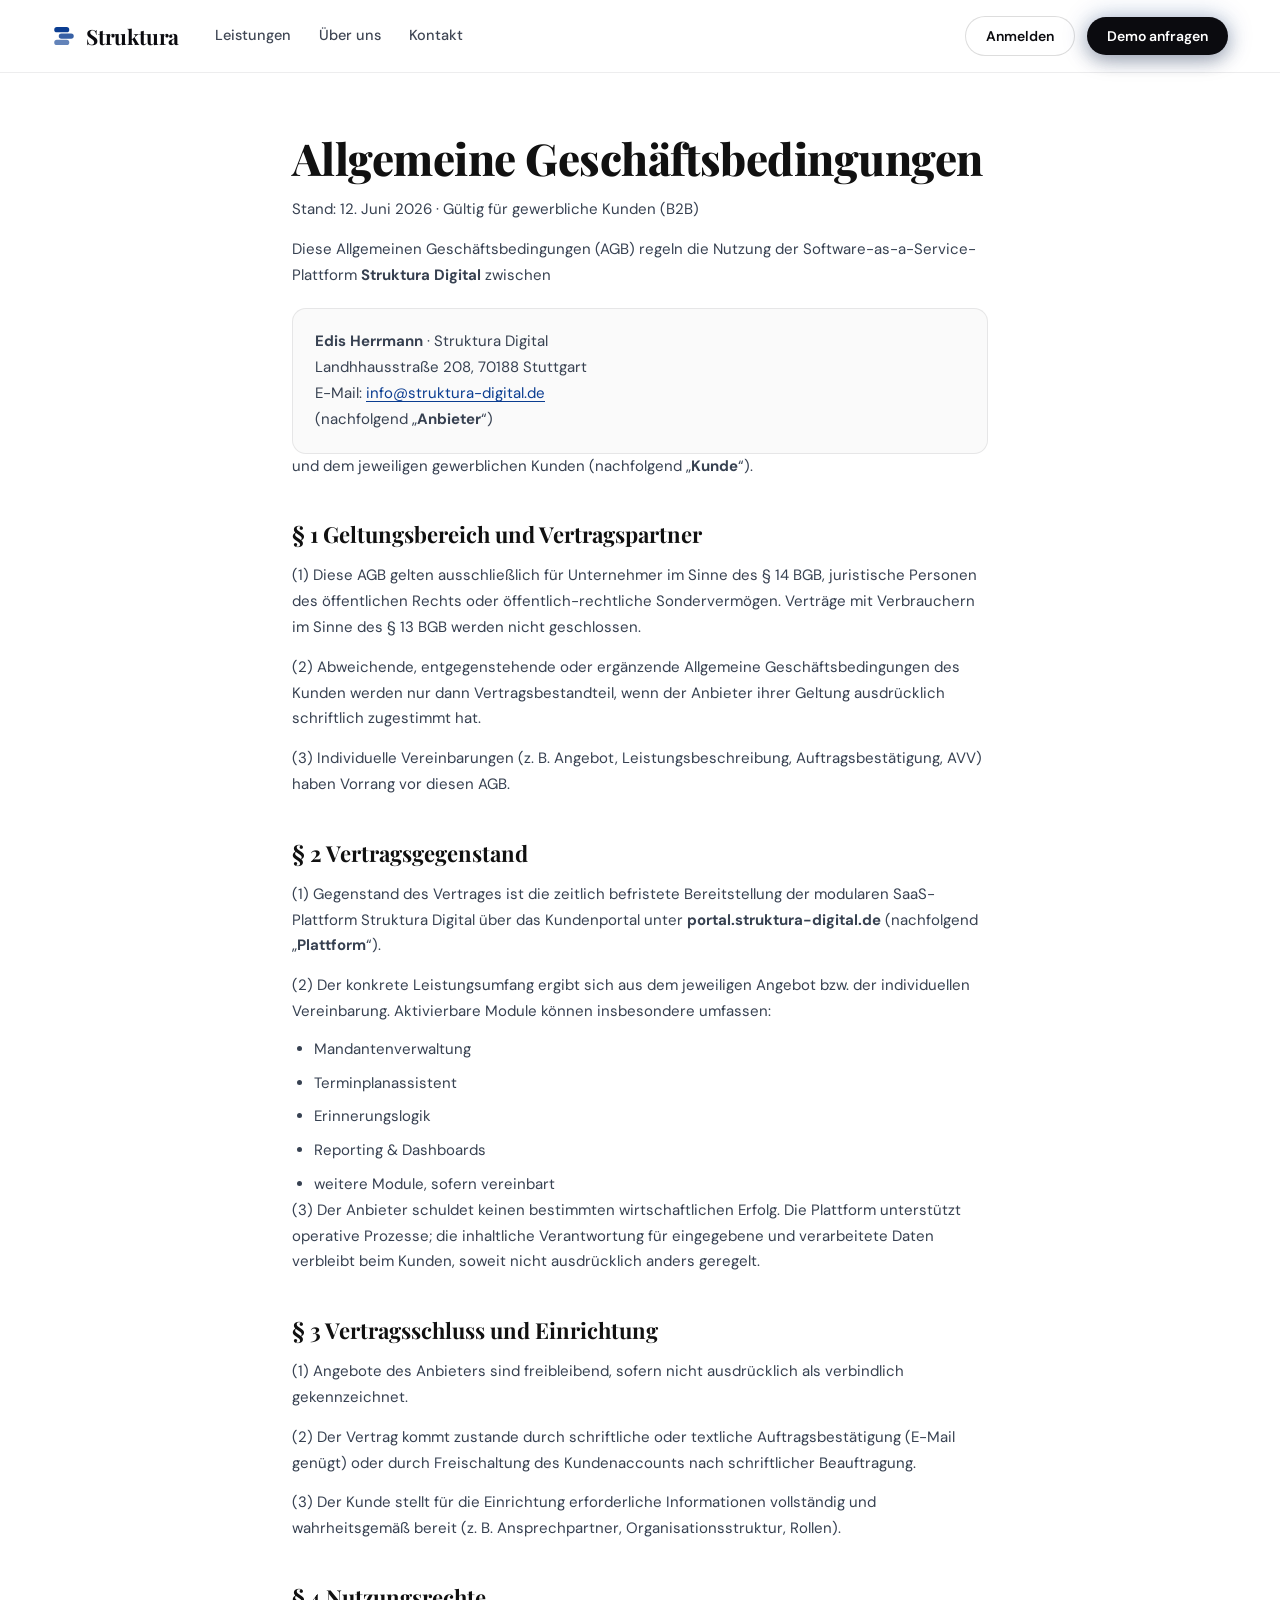
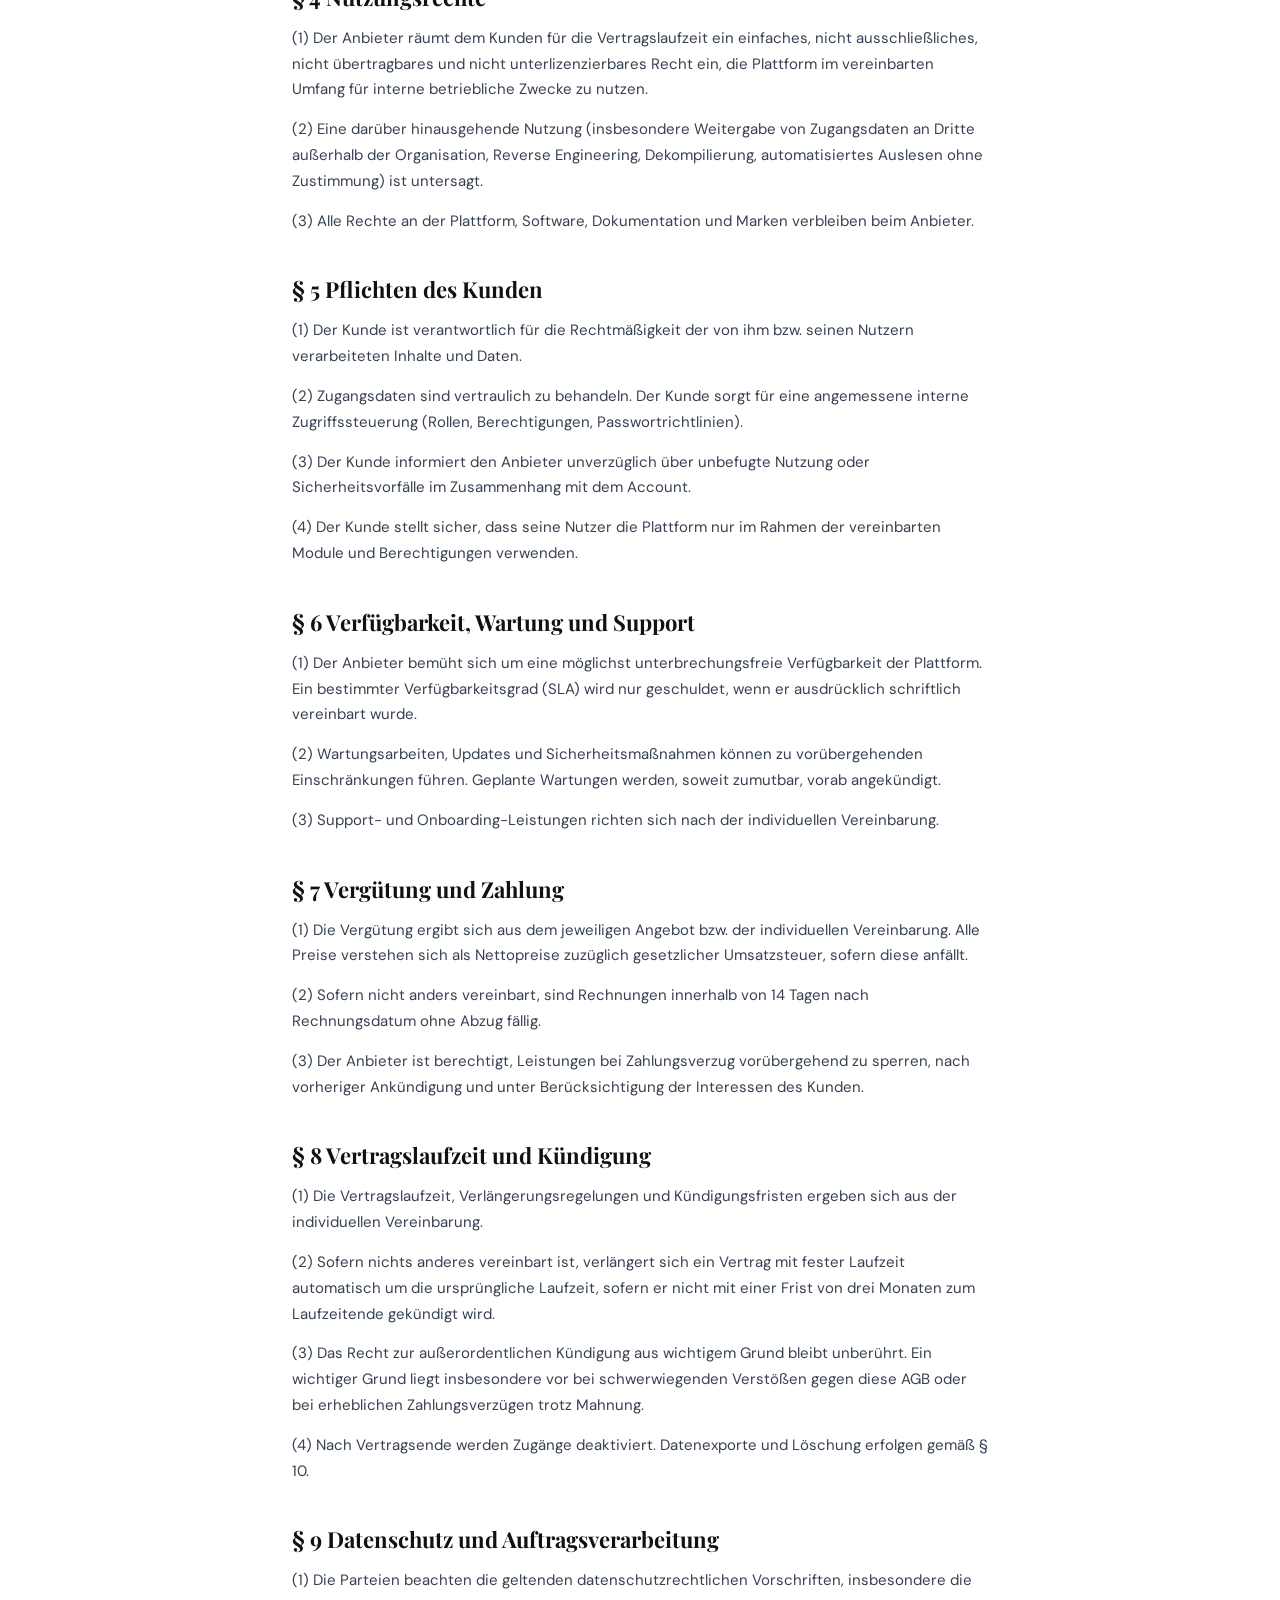
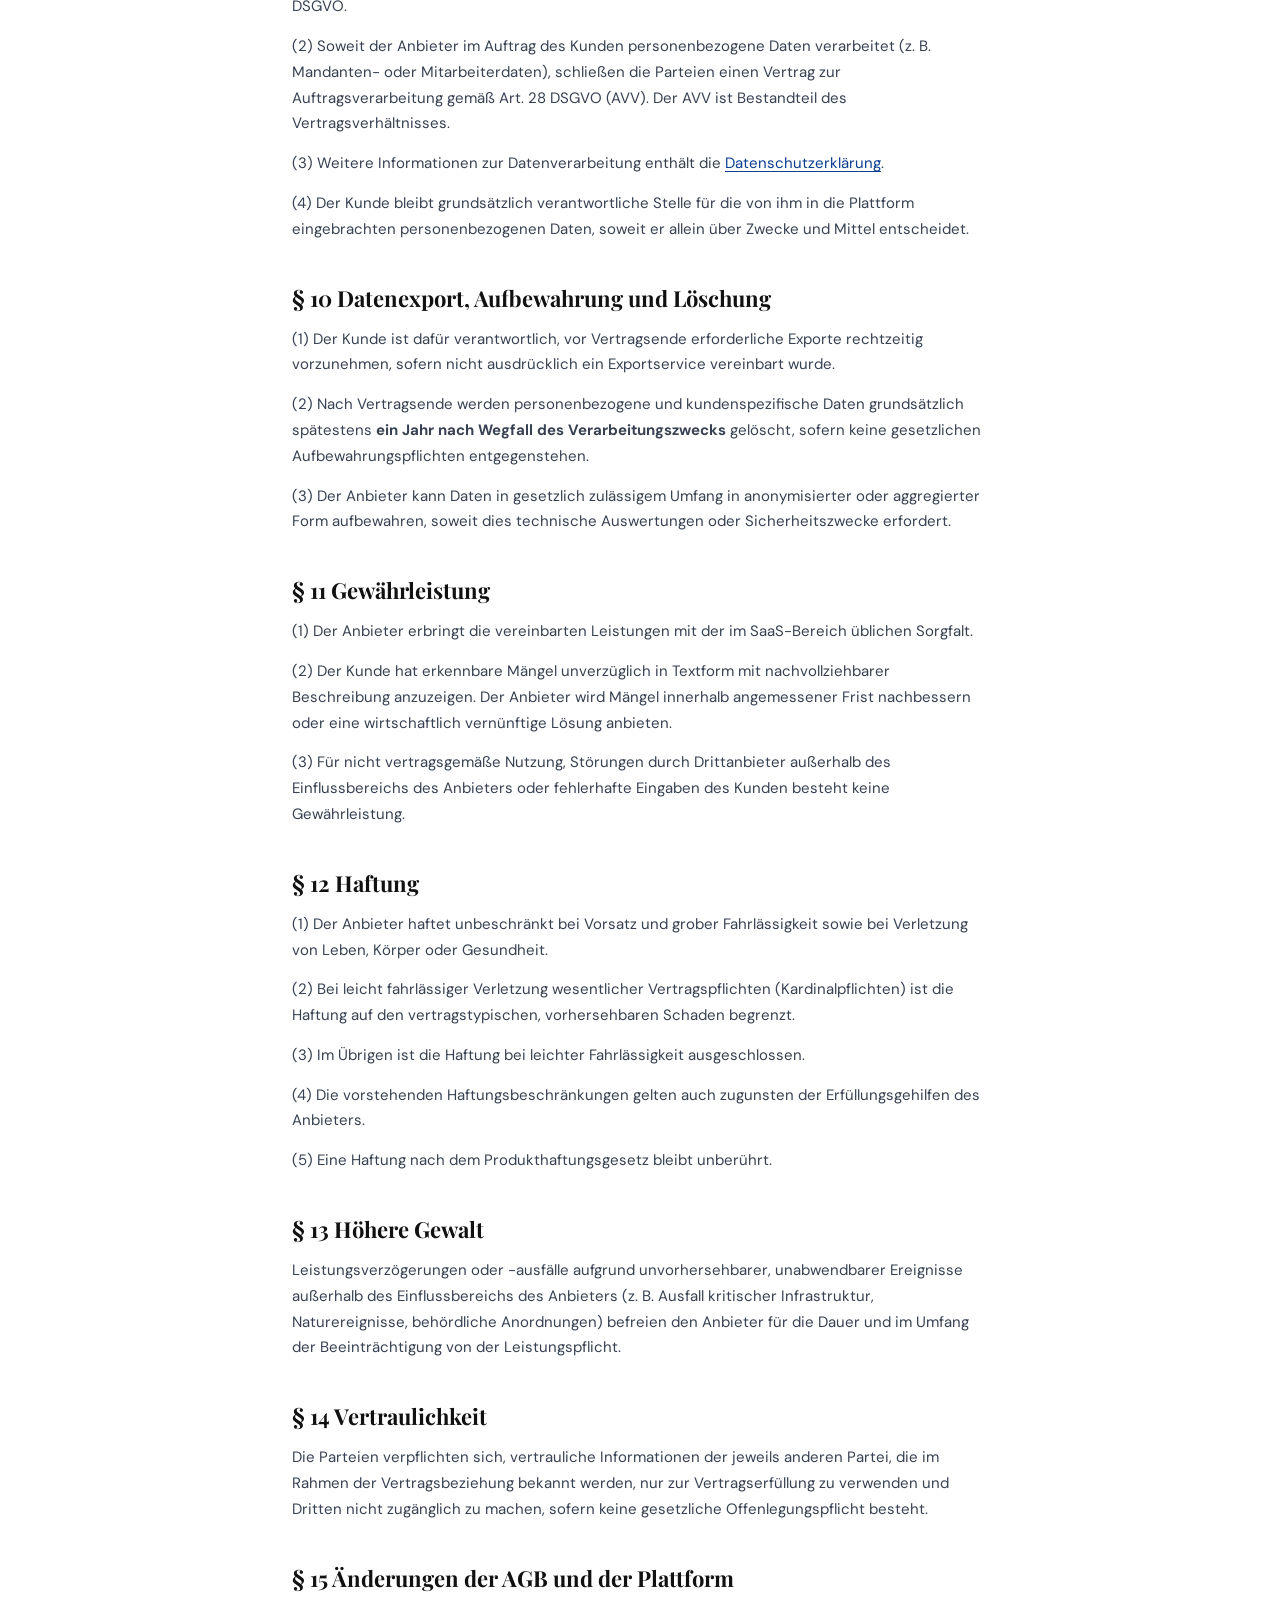
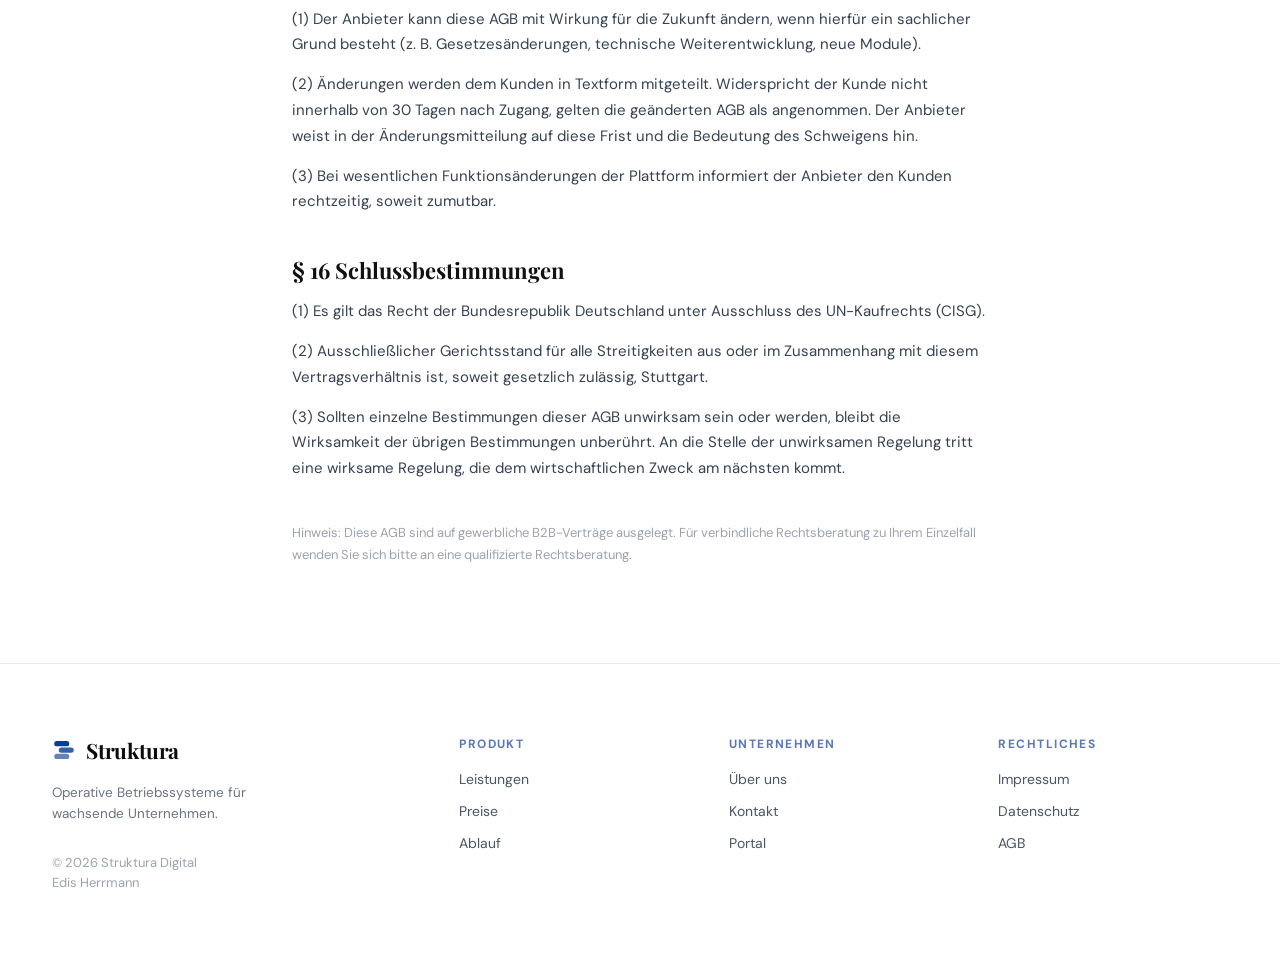
==== agb.html @ f6211096 "Initial commit: Struktura Flow marketing site. Static hero, content sections, legal pages (Impressum" ====
<!doctype html>
<html lang="de">
<head>
<meta charset="utf-8">
<meta name="viewport" content="width=device-width, initial-scale=1">
<title>AGB — Struktura Digital</title>
<meta name="description" content="Allgemeine Geschäftsbedingungen für die Nutzung der SaaS-Plattform Struktura Digital (B2B).">
<link rel="icon" href="data:image/svg+xml,%3Csvg xmlns='http://www.w3.org/2000/svg' viewBox='0 0 32 32'%3E%3Crect x='3' y='4' width='20' height='7' rx='3.5' fill='%230B3D91'/%3E%3Crect x='9' y='12.5' width='20' height='7' rx='3.5' fill='%230B3D91' opacity='.8'/%3E%3Crect x='3' y='21' width='20' height='7' rx='3.5' fill='%230B3D91' opacity='.6'/%3E%3C/svg%3E">
<link rel="preconnect" href="https://fonts.googleapis.com">
<link rel="preconnect" href="https://fonts.gstatic.com" crossorigin>
<link href="https://fonts.googleapis.com/css2?family=Playfair+Display:ital,wght@0,600;0,700;0,800;1,600;1,700;1,800&family=DM+Sans:wght@400;500;600;700&display=swap" rel="stylesheet">
<link rel="stylesheet" href="styles.css">
</head>
<body>

<header class="navbar scrolled" id="navbar">
  <div class="navbar-inner">
    <a class="brand" href="index.html">
      <svg class="brand-mark" viewBox="0 0 32 32" aria-hidden="true">
        <rect x="3" y="4" width="20" height="7" rx="3.5" fill="#0B3D91"/>
        <rect x="9" y="12.5" width="20" height="7" rx="3.5" fill="#0B3D91" opacity=".82"/>
        <rect x="3" y="21" width="20" height="7" rx="3.5" fill="#0B3D91" opacity=".64"/>
      </svg>
      <span class="brand-name">Struktura</span>
    </a>
    <nav class="nav-links" aria-label="Hauptnavigation">
      <a href="index.html#leistungen">Leistungen</a>
      <a href="index.html#vertrauen">Über uns</a>
      <a href="index.html#kontakt">Kontakt</a>
    </nav>
    <div class="nav-actions">
      <a class="btn btn-ghost" href="https://portal.struktura-digital.de/login">Anmelden</a>
      <a class="btn btn-dark" href="index.html#kontakt">Demo anfragen</a>
    </div>
  </div>
</header>

<main class="legal-main">
  <h1>Allgemeine Geschäftsbedingungen</h1>
  <p class="legal-updated">Stand: 12. Juni 2026 · Gültig für gewerbliche Kunden (B2B)</p>

  <p>Diese Allgemeinen Geschäftsbedingungen (AGB) regeln die Nutzung der Software-as-a-Service-Plattform <strong>Struktura Digital</strong> zwischen</p>
  <div class="legal-box">
    <p>
      <strong>Edis Herrmann</strong> · Struktura Digital<br>
      Landhhausstraße 208, 70188 Stuttgart<br>
      E-Mail: <a href="mailto:info@struktura-digital.de">info@struktura-digital.de</a><br>
      (nachfolgend „<strong>Anbieter</strong>“)
    </p>
  </div>
  <p>und dem jeweiligen gewerblichen Kunden (nachfolgend „<strong>Kunde</strong>“).</p>

  <h2>§ 1 Geltungsbereich und Vertragspartner</h2>
  <p>(1) Diese AGB gelten ausschließlich für Unternehmer im Sinne des § 14 BGB, juristische Personen des öffentlichen Rechts oder öffentlich-rechtliche Sondervermögen. Verträge mit Verbrauchern im Sinne des § 13 BGB werden nicht geschlossen.</p>
  <p>(2) Abweichende, entgegenstehende oder ergänzende Allgemeine Geschäftsbedingungen des Kunden werden nur dann Vertragsbestandteil, wenn der Anbieter ihrer Geltung ausdrücklich schriftlich zugestimmt hat.</p>
  <p>(3) Individuelle Vereinbarungen (z.&nbsp;B. Angebot, Leistungsbeschreibung, Auftragsbestätigung, AVV) haben Vorrang vor diesen AGB.</p>

  <h2>§ 2 Vertragsgegenstand</h2>
  <p>(1) Gegenstand des Vertrages ist die zeitlich befristete Bereitstellung der modularen SaaS-Plattform Struktura Digital über das Kundenportal unter <strong>portal.struktura-digital.de</strong> (nachfolgend „<strong>Plattform</strong>“).</p>
  <p>(2) Der konkrete Leistungsumfang ergibt sich aus dem jeweiligen Angebot bzw. der individuellen Vereinbarung. Aktivierbare Module können insbesondere umfassen:</p>
  <ul>
    <li>Mandantenverwaltung</li>
    <li>Terminplanassistent</li>
    <li>Erinnerungslogik</li>
    <li>Reporting &amp; Dashboards</li>
    <li>weitere Module, sofern vereinbart</li>
  </ul>
  <p>(3) Der Anbieter schuldet keinen bestimmten wirtschaftlichen Erfolg. Die Plattform unterstützt operative Prozesse; die inhaltliche Verantwortung für eingegebene und verarbeitete Daten verbleibt beim Kunden, soweit nicht ausdrücklich anders geregelt.</p>

  <h2>§ 3 Vertragsschluss und Einrichtung</h2>
  <p>(1) Angebote des Anbieters sind freibleibend, sofern nicht ausdrücklich als verbindlich gekennzeichnet.</p>
  <p>(2) Der Vertrag kommt zustande durch schriftliche oder textliche Auftragsbestätigung (E-Mail genügt) oder durch Freischaltung des Kundenaccounts nach schriftlicher Beauftragung.</p>
  <p>(3) Der Kunde stellt für die Einrichtung erforderliche Informationen vollständig und wahrheitsgemäß bereit (z.&nbsp;B. Ansprechpartner, Organisationsstruktur, Rollen).</p>

  <h2>§ 4 Nutzungsrechte</h2>
  <p>(1) Der Anbieter räumt dem Kunden für die Vertragslaufzeit ein einfaches, nicht ausschließliches, nicht übertragbares und nicht unterlizenzierbares Recht ein, die Plattform im vereinbarten Umfang für interne betriebliche Zwecke zu nutzen.</p>
  <p>(2) Eine darüber hinausgehende Nutzung (insbesondere Weitergabe von Zugangsdaten an Dritte außerhalb der Organisation, Reverse Engineering, Dekompilierung, automatisiertes Auslesen ohne Zustimmung) ist untersagt.</p>
  <p>(3) Alle Rechte an der Plattform, Software, Dokumentation und Marken verbleiben beim Anbieter.</p>

  <h2>§ 5 Pflichten des Kunden</h2>
  <p>(1) Der Kunde ist verantwortlich für die Rechtmäßigkeit der von ihm bzw. seinen Nutzern verarbeiteten Inhalte und Daten.</p>
  <p>(2) Zugangsdaten sind vertraulich zu behandeln. Der Kunde sorgt für eine angemessene interne Zugriffssteuerung (Rollen, Berechtigungen, Passwortrichtlinien).</p>
  <p>(3) Der Kunde informiert den Anbieter unverzüglich über unbefugte Nutzung oder Sicherheitsvorfälle im Zusammenhang mit dem Account.</p>
  <p>(4) Der Kunde stellt sicher, dass seine Nutzer die Plattform nur im Rahmen der vereinbarten Module und Berechtigungen verwenden.</p>

  <h2>§ 6 Verfügbarkeit, Wartung und Support</h2>
  <p>(1) Der Anbieter bemüht sich um eine möglichst unterbrechungsfreie Verfügbarkeit der Plattform. Ein bestimmter Verfügbarkeitsgrad (SLA) wird nur geschuldet, wenn er ausdrücklich schriftlich vereinbart wurde.</p>
  <p>(2) Wartungsarbeiten, Updates und Sicherheitsmaßnahmen können zu vorübergehenden Einschränkungen führen. Geplante Wartungen werden, soweit zumutbar, vorab angekündigt.</p>
  <p>(3) Support- und Onboarding-Leistungen richten sich nach der individuellen Vereinbarung.</p>

  <h2>§ 7 Vergütung und Zahlung</h2>
  <p>(1) Die Vergütung ergibt sich aus dem jeweiligen Angebot bzw. der individuellen Vereinbarung. Alle Preise verstehen sich als Nettopreise zuzüglich gesetzlicher Umsatzsteuer, sofern diese anfällt.</p>
  <p>(2) Sofern nicht anders vereinbart, sind Rechnungen innerhalb von 14 Tagen nach Rechnungsdatum ohne Abzug fällig.</p>
  <p>(3) Der Anbieter ist berechtigt, Leistungen bei Zahlungsverzug vorübergehend zu sperren, nach vorheriger Ankündigung und unter Berücksichtigung der Interessen des Kunden.</p>

  <h2>§ 8 Vertragslaufzeit und Kündigung</h2>
  <p>(1) Die Vertragslaufzeit, Verlängerungsregelungen und Kündigungsfristen ergeben sich aus der individuellen Vereinbarung.</p>
  <p>(2) Sofern nichts anderes vereinbart ist, verlängert sich ein Vertrag mit fester Laufzeit automatisch um die ursprüngliche Laufzeit, sofern er nicht mit einer Frist von drei Monaten zum Laufzeitende gekündigt wird.</p>
  <p>(3) Das Recht zur außerordentlichen Kündigung aus wichtigem Grund bleibt unberührt. Ein wichtiger Grund liegt insbesondere vor bei schwerwiegenden Verstößen gegen diese AGB oder bei erheblichen Zahlungsverzügen trotz Mahnung.</p>
  <p>(4) Nach Vertragsende werden Zugänge deaktiviert. Datenexporte und Löschung erfolgen gemäß § 10.</p>

  <h2>§ 9 Datenschutz und Auftragsverarbeitung</h2>
  <p>(1) Die Parteien beachten die geltenden datenschutzrechtlichen Vorschriften, insbesondere die DSGVO.</p>
  <p>(2) Soweit der Anbieter im Auftrag des Kunden personenbezogene Daten verarbeitet (z.&nbsp;B. Mandanten- oder Mitarbeiterdaten), schließen die Parteien einen Vertrag zur Auftragsverarbeitung gemäß Art. 28 DSGVO (AVV). Der AVV ist Bestandteil des Vertragsverhältnisses.</p>
  <p>(3) Weitere Informationen zur Datenverarbeitung enthält die <a href="datenschutz.html">Datenschutzerklärung</a>.</p>
  <p>(4) Der Kunde bleibt grundsätzlich verantwortliche Stelle für die von ihm in die Plattform eingebrachten personenbezogenen Daten, soweit er allein über Zwecke und Mittel entscheidet.</p>

  <h2>§ 10 Datenexport, Aufbewahrung und Löschung</h2>
  <p>(1) Der Kunde ist dafür verantwortlich, vor Vertragsende erforderliche Exporte rechtzeitig vorzunehmen, sofern nicht ausdrücklich ein Exportservice vereinbart wurde.</p>
  <p>(2) Nach Vertragsende werden personenbezogene und kundenspezifische Daten grundsätzlich spätestens <strong>ein Jahr nach Wegfall des Verarbeitungszwecks</strong> gelöscht, sofern keine gesetzlichen Aufbewahrungspflichten entgegenstehen.</p>
  <p>(3) Der Anbieter kann Daten in gesetzlich zulässigem Umfang in anonymisierter oder aggregierter Form aufbewahren, soweit dies technische Auswertungen oder Sicherheitszwecke erfordert.</p>

  <h2>§ 11 Gewährleistung</h2>
  <p>(1) Der Anbieter erbringt die vereinbarten Leistungen mit der im SaaS-Bereich üblichen Sorgfalt.</p>
  <p>(2) Der Kunde hat erkennbare Mängel unverzüglich in Textform mit nachvollziehbarer Beschreibung anzuzeigen. Der Anbieter wird Mängel innerhalb angemessener Frist nachbessern oder eine wirtschaftlich vernünftige Lösung anbieten.</p>
  <p>(3) Für nicht vertragsgemäße Nutzung, Störungen durch Drittanbieter außerhalb des Einflussbereichs des Anbieters oder fehlerhafte Eingaben des Kunden besteht keine Gewährleistung.</p>

  <h2>§ 12 Haftung</h2>
  <p>(1) Der Anbieter haftet unbeschränkt bei Vorsatz und grober Fahrlässigkeit sowie bei Verletzung von Leben, Körper oder Gesundheit.</p>
  <p>(2) Bei leicht fahrlässiger Verletzung wesentlicher Vertragspflichten (Kardinalpflichten) ist die Haftung auf den vertragstypischen, vorhersehbaren Schaden begrenzt.</p>
  <p>(3) Im Übrigen ist die Haftung bei leichter Fahrlässigkeit ausgeschlossen.</p>
  <p>(4) Die vorstehenden Haftungsbeschränkungen gelten auch zugunsten der Erfüllungsgehilfen des Anbieters.</p>
  <p>(5) Eine Haftung nach dem Produkthaftungsgesetz bleibt unberührt.</p>

  <h2>§ 13 Höhere Gewalt</h2>
  <p>Leistungsverzögerungen oder -ausfälle aufgrund unvorhersehbarer, unabwendbarer Ereignisse außerhalb des Einflussbereichs des Anbieters (z.&nbsp;B. Ausfall kritischer Infrastruktur, Naturereignisse, behördliche Anordnungen) befreien den Anbieter für die Dauer und im Umfang der Beeinträchtigung von der Leistungspflicht.</p>

  <h2>§ 14 Vertraulichkeit</h2>
  <p>Die Parteien verpflichten sich, vertrauliche Informationen der jeweils anderen Partei, die im Rahmen der Vertragsbeziehung bekannt werden, nur zur Vertragserfüllung zu verwenden und Dritten nicht zugänglich zu machen, sofern keine gesetzliche Offenlegungspflicht besteht.</p>

  <h2>§ 15 Änderungen der AGB und der Plattform</h2>
  <p>(1) Der Anbieter kann diese AGB mit Wirkung für die Zukunft ändern, wenn hierfür ein sachlicher Grund besteht (z.&nbsp;B. Gesetzesänderungen, technische Weiterentwicklung, neue Module).</p>
  <p>(2) Änderungen werden dem Kunden in Textform mitgeteilt. Widerspricht der Kunde nicht innerhalb von 30 Tagen nach Zugang, gelten die geänderten AGB als angenommen. Der Anbieter weist in der Änderungsmitteilung auf diese Frist und die Bedeutung des Schweigens hin.</p>
  <p>(3) Bei wesentlichen Funktionsänderungen der Plattform informiert der Anbieter den Kunden rechtzeitig, soweit zumutbar.</p>

  <h2>§ 16 Schlussbestimmungen</h2>
  <p>(1) Es gilt das Recht der Bundesrepublik Deutschland unter Ausschluss des UN-Kaufrechts (CISG).</p>
  <p>(2) Ausschließlicher Gerichtsstand für alle Streitigkeiten aus oder im Zusammenhang mit diesem Vertragsverhältnis ist, soweit gesetzlich zulässig, Stuttgart.</p>
  <p>(3) Sollten einzelne Bestimmungen dieser AGB unwirksam sein oder werden, bleibt die Wirksamkeit der übrigen Bestimmungen unberührt. An die Stelle der unwirksamen Regelung tritt eine wirksame Regelung, die dem wirtschaftlichen Zweck am nächsten kommt.</p>

  <p style="margin-top: 40px; font-size: 13px; color: #9CA3AF;">Hinweis: Diese AGB sind auf gewerbliche B2B-Verträge ausgelegt. Für verbindliche Rechtsberatung zu Ihrem Einzelfall wenden Sie sich bitte an eine qualifizierte Rechtsberatung.</p>
</main>

<footer class="footer">
  <div class="footer-inner">
    <div class="footer-brand">
      <a class="brand" href="index.html">
        <svg class="brand-mark" viewBox="0 0 32 32" aria-hidden="true">
          <rect x="3" y="4" width="20" height="7" rx="3.5" fill="#0B3D91"/>
          <rect x="9" y="12.5" width="20" height="7" rx="3.5" fill="#0B3D91" opacity=".82"/>
          <rect x="3" y="21" width="20" height="7" rx="3.5" fill="#0B3D91" opacity=".64"/>
        </svg>
        <span class="brand-name">Struktura</span>
      </a>
      <p class="footer-tag">Operative Betriebssysteme für wachsende Unternehmen.</p>
      <p class="footer-copy">© 2026 Struktura Digital<br>Edis Herrmann</p>
    </div>
    <div class="footer-col">
      <p class="footer-h">Produkt</p>
      <ul><li><a href="index.html#leistungen">Leistungen</a></li><li><a href="index.html#kontakt">Preise</a></li><li><a href="index.html#prozess">Ablauf</a></li></ul>
    </div>
    <div class="footer-col">
      <p class="footer-h">Unternehmen</p>
      <ul><li><a href="index.html#vertrauen">Über uns</a></li><li><a href="index.html#kontakt">Kontakt</a></li><li><a href="https://portal.struktura-digital.de/login">Portal</a></li></ul>
    </div>
    <div class="footer-col">
      <p class="footer-h">Rechtliches</p>
      <ul><li><a href="impressum.html">Impressum</a></li><li><a href="datenschutz.html">Datenschutz</a></li><li><a href="agb.html">AGB</a></li></ul>
    </div>
  </div>
</footer>

</body>
</html>
---- styles.css ----
/* ============================================================
   Struktura Digital — Hero "Flow" (huly.io invertiert, Light-Mode)
   Palette + Typo: Struktura Design System
   ============================================================ */

:root {
  --bg: #ffffff;
  --bg-soft: #fafafa;
  --ink: #0B0B0F;
  --ink-2: #1A1A2E;
  --blue: #0B3D91;
  --blue-bright: #2563EB;
  --orange: #E8590C;
  --text: #111111;
  --muted: #6B7280;
  --line: rgba(11, 11, 15, 0.08);
  --serif: "Playfair Display", Georgia, "Times New Roman", serif;
  --sans: "DM Sans", system-ui, -apple-system, "Segoe UI", sans-serif;
  --shadow-card: 0 10px 30px rgba(11, 16, 33, 0.06);
  --shadow-card-hover: 0 22px 50px rgba(11, 16, 33, 0.12);
}

* { box-sizing: border-box; margin: 0; padding: 0; }

html { scroll-behavior: smooth; }
html, body { overflow-x: clip; }

/* Navbar-Offset für Anker-Sprünge */
[id] { scroll-margin-top: 88px; }

body {
  background: var(--bg);
  color: var(--text);
  font-family: var(--sans);
  -webkit-font-smoothing: antialiased;
  text-rendering: optimizeLegibility;
}

a { text-decoration: none; color: inherit; }

::selection { background: rgba(11, 61, 145, 0.16); }

/* ============================================================
   NAVBAR
   ============================================================ */

.navbar {
  position: fixed;
  inset: 0 0 auto 0;
  z-index: 50;
  border-bottom: 1px solid transparent;
  transition: background-color .35s ease, border-color .35s ease, box-shadow .35s ease,
              -webkit-backdrop-filter .35s ease, backdrop-filter .35s ease;
}

.navbar.scrolled {
  background: rgba(255, 255, 255, 0.78);
  -webkit-backdrop-filter: blur(14px) saturate(1.5);
  backdrop-filter: blur(14px) saturate(1.5);
  border-bottom-color: rgba(11, 11, 15, 0.07);
  box-shadow: 0 1px 0 rgba(255, 255, 255, 0.4) inset;
}

.navbar-inner {
  max-width: 1240px;
  margin: 0 auto;
  height: 72px;
  padding: 0 32px;
  display: flex;
  align-items: center;
  gap: 36px;
}

.brand { display: inline-flex; align-items: center; gap: 10px; }
.brand-mark { width: 24px; height: 24px; }
.brand-name {
  font-family: var(--serif);
  font-weight: 700;
  font-size: 21px;
  letter-spacing: -0.01em;
  color: var(--ink);
}

.nav-links { display: flex; gap: 28px; flex: 1; }
.nav-links a {
  font-size: 14.5px;
  font-weight: 500;
  color: #3F4654;
  transition: color .2s ease;
}
.nav-links a:hover { color: var(--ink); }
.nav-links a {
  position: relative;
  padding-bottom: 3px;
}
.nav-links a::after {
  content: "";
  position: absolute;
  left: 0; bottom: 0;
  width: 100%;
  height: 1.5px;
  background: var(--blue);
  border-radius: 2px;
  transform: scaleX(0);
  transform-origin: left;
  transition: transform .25s ease;
}
.nav-links a.active { color: var(--ink); }
.nav-links a.active::after { transform: scaleX(1); }

.nav-actions { display: flex; align-items: center; gap: 12px; }

/* ---------- Buttons ---------- */

.btn {
  display: inline-flex;
  align-items: center;
  gap: 10px;
  border-radius: 999px;
  font-size: 14px;
  font-weight: 600;
  padding: 10px 20px;
  white-space: nowrap;
  transition: transform .2s ease, box-shadow .25s ease, background-color .2s ease;
}

.btn-ghost {
  color: var(--ink);
  border: 1px solid rgba(17, 17, 17, 0.14);
  background: rgba(255, 255, 255, 0.6);
}
.btn-ghost:hover { background: #F3F4F6; }

.btn-dark {
  background: var(--ink);
  color: #fff;
  box-shadow: 0 6px 18px rgba(11, 16, 33, 0.28), 0 0 26px rgba(11, 61, 145, 0.28);
}
.btn-dark:hover {
  transform: translateY(-1px);
  box-shadow: 0 10px 24px rgba(11, 16, 33, 0.34), 0 0 38px rgba(11, 61, 145, 0.4);
}

/* Primärer Hero-CTA: dunkler Pill mit Glow-Halo (huly invertiert) */
.btn-cta {
  position: relative;
  margin-top: 34px;
  padding: 17px 32px;
  font-size: 16px;
  color: #fff;
  background: linear-gradient(180deg, #181826, var(--ink));
  box-shadow:
    inset 0 1px 0 rgba(255, 255, 255, 0.16),
    0 10px 30px rgba(11, 16, 33, 0.35),
    0 0 60px rgba(11, 61, 145, 0.38);
}
.btn-cta svg { width: 16px; height: 16px; transition: transform .25s ease; }
.btn-cta:hover { transform: translateY(-2px); }
.btn-cta:hover svg { transform: translateX(3px); }
.btn-cta::after {
  content: "";
  position: absolute;
  inset: -20px;
  z-index: -1;
  border-radius: 999px;
  background: radial-gradient(55% 70% at 50% 65%, rgba(11, 61, 145, 0.45), rgba(232, 89, 12, 0.12) 60%, transparent 75%);
  filter: blur(18px);
  animation: cta-glow 5s ease-in-out infinite;
}

/* ============================================================
   HERO
   ============================================================ */

.hero {
  position: relative;
  overflow: hidden;
  background:
    radial-gradient(900px 420px at 62% -80px, rgba(11, 61, 145, 0.05), transparent 70%)
    var(--bg);
}

.hero-copy {
  position: relative;
  z-index: 4;
  max-width: 1240px;
  margin: 0 auto;
  padding: 176px 32px 0;
}

.hero-copy h1 {
  font-family: var(--serif);
  font-weight: 800;
  font-size: clamp(42px, 5.4vw, 76px);
  line-height: 1.05;
  letter-spacing: -0.012em;
  color: var(--text);
  animation: rise .9s cubic-bezier(.2, .7, .2, 1) both;
}
.hero-copy h1 em { font-style: italic; }

.hero-copy .lead {
  margin-top: 24px;
  max-width: 530px;
  font-size: 17px;
  line-height: 1.65;
  color: var(--muted);
  animation: rise .9s cubic-bezier(.2, .7, .2, 1) .12s both;
}

.hero-copy .btn-cta { animation: rise .9s cubic-bezier(.2, .7, .2, 1) .22s both; }

.hero-trust {
  display: flex;
  flex-wrap: wrap;
  gap: 10px 22px;
  margin-top: 28px;
  animation: rise .9s cubic-bezier(.2, .7, .2, 1) .34s both;
}
.hero-trust span {
  display: inline-flex;
  align-items: center;
  gap: 7px;
  font-size: 13px;
  font-weight: 500;
  color: #4B5563;
}
.hero-trust svg { width: 15px; height: 15px; color: var(--blue); }

/* ============================================================
   DER FLOW — dunkler Strahl auf Weiß
   ============================================================ */

.flow {
  position: absolute;
  top: 0;
  left: 12vw;            /* Strahl-Mitte bei ~62vw, rechts der Headline */
  right: -12vw;
  height: 880px;          /* Fallback; wird per JS bis zum Mockup gesetzt */
  z-index: 2;
  pointer-events: none;
  animation: flow-in 1.4s ease .1s both;
}

/* Das SVG ist eine einmal gerasterte Ebene. Wichtig: KEINE transform/scale-
   Animation darauf — Scale-Änderungen erzwingen Re-Rasterung der teuren Filter.
   Nur Opacity (reiner Compositor-Fade) ist erlaubt. */
.flow-svg {
  width: 100%;
  height: 100%;
  display: block;
  animation: flow-pulse-soft 4.2s ease-in-out infinite;
  will-change: opacity;
}

/* Strömungsschichten: eigene Compositor-Layer, nahtlos kachelnde Muster.
   Loop-Distanz = Kachelhöhe (340px bzw. 420px) → kein sichtbarer Sprung. */
.flow-stream {
  position: absolute;
  top: 0;
  left: 50%;
  width: 150px;
  height: 100%;
  transform: translateX(-50%);
  animation: flow-breathe 6.5s ease-in-out infinite;
  opacity: .85;
  -webkit-mask-image: radial-gradient(ellipse 60% 44% at 50% 42%, #000 55%, transparent 98%);
  mask-image: radial-gradient(ellipse 60% 44% at 50% 42%, #000 55%, transparent 98%);
}

.flow-stream i {
  position: absolute;
  left: 0;
  right: 0;
  bottom: 0;
  display: block;
  background-repeat: repeat-y;
  will-change: transform;
}

.fs-sheen {
  top: -340px;
  background-image: linear-gradient(180deg,
    rgba(168, 190, 255, 0) 0%,
    rgba(168, 190, 255, .12) 38%,
    rgba(255, 255, 255, .08) 50%,
    rgba(168, 190, 255, 0) 72%);
  background-size: 100% 340px;
  animation: fall-340 9s linear infinite;
}

.fs-streaks {
  top: -340px;
  background-image:
    linear-gradient(180deg, transparent 18%, rgba(173, 194, 255, .6) 30%, rgba(173, 194, 255, .6) 50%, transparent 62%),
    linear-gradient(180deg, transparent 55%, rgba(255, 255, 255, .55) 68%, rgba(255, 255, 255, .55) 82%, transparent 92%),
    linear-gradient(180deg, transparent 5%, rgba(126, 155, 239, .5) 18%, rgba(126, 155, 239, .5) 42%, transparent 55%),
    linear-gradient(180deg, transparent 40%, rgba(255, 255, 255, .4) 50%, rgba(255, 255, 255, .4) 58%, transparent 66%);
  background-size: 2.5px 340px, 2px 340px, 3px 340px, 2px 340px;
  background-position: 68px 0, 84px 120px, 56px 40px, 96px 220px;
  animation: fall-340 6.5s linear infinite;
}

.fs-dots {
  top: -420px;
  background-image:
    radial-gradient(circle at 70px 60px, rgba(207, 221, 255, .9) 0 1.6px, transparent 2.6px),
    radial-gradient(circle at 60px 175px, rgba(255, 255, 255, .8) 0 1.2px, transparent 2.2px),
    radial-gradient(circle at 84px 300px, rgba(191, 208, 255, .9) 0 1.8px, transparent 2.8px),
    radial-gradient(circle at 92px 110px, rgba(255, 255, 255, .7) 0 1px, transparent 2px),
    radial-gradient(circle at 56px 390px, rgba(207, 221, 255, .8) 0 1.4px, transparent 2.4px);
  background-size: 150px 420px;
  animation: fall-420 4.2s linear infinite;
}

/* ============================================================
   VERBORGENE UI-LAYER (Cursor-Reveal)
   ============================================================ */

.ghost-parallax {
  position: absolute;
  inset: -20px;
  z-index: 1;
  pointer-events: none;
  will-change: transform;
}

.ghost-layer { position: absolute; inset: 0; opacity: .04; }

/* Spotlight-Reveal: statisch maskierter Kreis, bewegt sich nur per transform.
   Innen läuft eine Vollkopie des Layers gegenläufig mit — nichts wird neu gerastert. */
.ghost-spot {
  position: absolute;
  top: 0;
  left: 0;
  width: 720px;
  height: 720px;
  opacity: 0;
  transition: opacity .45s ease;
  pointer-events: none;
  will-change: transform, opacity;
  -webkit-mask-image: radial-gradient(closest-side, rgba(0, 0, 0, 1) 0%, rgba(0, 0, 0, .85) 45%, rgba(0, 0, 0, 0) 100%);
  mask-image: radial-gradient(closest-side, rgba(0, 0, 0, 1) 0%, rgba(0, 0, 0, .85) 45%, rgba(0, 0, 0, 0) 100%);
  -webkit-mask-repeat: no-repeat;
  mask-repeat: no-repeat;
  -webkit-mask-size: 100% 100%;
  mask-size: 100% 100%;
}
.hero.cursor-on .ghost-spot { opacity: .52; }

.ghost-spot-inner { position: absolute; top: 0; left: 0; will-change: transform; }
.ghost-spot-inner .ghost-layer { opacity: 1; }

.ghost-grid {
  position: absolute;
  inset: 0;
  background-image: radial-gradient(circle, rgba(11, 11, 15, 0.55) 1.1px, transparent 1.6px);
  background-size: 26px 26px;
  opacity: .5;
}

/* ---------- Ghost-Karten ---------- */

.gcard {
  position: absolute;
  background: #fff;
  border: 1px solid rgba(11, 11, 15, 0.1);
  border-radius: 14px;
  box-shadow: 0 12px 32px rgba(11, 16, 33, 0.12);
  padding: 13px 14px;
  font-size: 12px;
  color: #374151;
}

.gc-eyebrow { font-size: 9.5px; font-weight: 600; letter-spacing: .08em; color: #9CA3AF; }
.gc-title { font-size: 13px; font-weight: 600; color: var(--text); margin-top: 4px; line-height: 1.35; }

.gc-badges { display: flex; gap: 6px; margin-top: 9px; }
.gpill {
  font-size: 10.5px;
  font-weight: 600;
  padding: 2.5px 9px;
  border-radius: 999px;
}
.gpill.amber { background: #FEF9C3; color: #B45309; }
.gpill.pink { background: #FCE7F3; color: #BE185D; }

.gc-meta { display: flex; align-items: center; gap: 8px; margin-top: 11px; font-size: 11px; color: var(--muted); }
.gc-ring { width: 22px; height: 22px; }
.gc-avatars { margin-left: auto; display: inline-flex; }
.gc-avatars i, .gc-avatar {
  width: 19px; height: 19px;
  border-radius: 50%;
  background: #DBEAFE;
  color: #1D4ED8;
  font-style: normal;
  font-size: 8px;
  font-weight: 700;
  display: inline-flex;
  align-items: center;
  justify-content: center;
  border: 1.5px solid #fff;
}
.gc-avatars i + i { margin-left: -6px; background: #E0E7FF; color: #4338CA; }

.gc-kanban { right: 5%; top: 112px; width: 252px; }

.gc-checklist { right: 9%; top: 402px; width: 220px; }
.ck { display: flex; align-items: center; gap: 8px; margin-top: 9px; font-size: 11.5px; color: #4B5563; }
.ck i {
  width: 13px; height: 13px;
  border-radius: 4px;
  border: 1.5px solid #C7CCD6;
  flex: none;
  position: relative;
}
.ck.done i { background: var(--blue); border-color: var(--blue); }
.ck.done i::after {
  content: "";
  position: absolute;
  left: 3px; top: 1px;
  width: 4px; height: 7px;
  border: solid #fff;
  border-width: 0 1.5px 1.5px 0;
  transform: rotate(45deg);
}
.ck s { color: #9CA3AF; }

.gpill-float {
  position: absolute;
  display: inline-flex;
  align-items: center;
  gap: 7px;
  padding: 8px 15px;
  border-radius: 999px;
  background: #FFF7ED;
  border: 1px solid #FDBA74;
  color: #B45309;
  font-size: 11.5px;
  font-weight: 600;
  box-shadow: 0 10px 26px rgba(180, 83, 9, 0.14);
}
.gpill-float svg { width: 13px; height: 13px; }
.gc-reminder { left: 46%; top: 148px; }

.gc-notify { left: 3.5%; top: 586px; width: 274px; display: flex; gap: 10px; }
.gc-avatar { width: 26px; height: 26px; font-size: 10px; flex: none; }
.gc-text { font-size: 11.5px; line-height: 1.45; color: #4B5563; }
.gc-text b { color: var(--text); }
.gc-time { font-size: 10.5px; color: #9CA3AF; margin-top: 3px; }

.gc-cal { right: 20%; top: 592px; width: 202px; }
.gc-cal-head { font-size: 11.5px; font-weight: 700; color: var(--text); margin-bottom: 8px; }
.gc-cal-grid { display: grid; grid-template-columns: repeat(7, 1fr); gap: 3px 0; }
.gc-cal-grid span {
  font-size: 8.5px;
  color: #6B7280;
  text-align: center;
  line-height: 17px;
  height: 17px;
  position: relative;
}
.gc-cal-grid span.h { color: #B6BCC8; font-weight: 600; }
.gc-cal-grid span.on {
  background: var(--blue);
  color: #fff;
  font-weight: 700;
  border-radius: 50%;
  width: 17px;
  justify-self: center;
}
.gc-cal-grid span.dot::after {
  content: "";
  position: absolute;
  left: 50%; bottom: -1px;
  width: 3px; height: 3px;
  border-radius: 50%;
  background: var(--orange);
  transform: translateX(-50%);
}

.gc-kpi { left: 21%; top: 330px; width: 232px; display: flex; gap: 10px; align-items: center; }
.gc-donut { width: 30px; height: 30px; flex: none; }

/* ============================================================
   MOCKUP — Struktura-Portal
   ============================================================ */

.mockup-wrap {
  position: relative;
  z-index: 3;
  width: min(1100px, 92vw);
  margin: 210px auto 0;
  animation: rise 1s cubic-bezier(.2, .7, .2, 1) .32s both;
}

/* Dunkler "Aufprall"-Halo des Flows hinter dem Mockup */
.impact-halo {
  position: absolute;
  left: 50%;
  top: -120px;
  transform: translateX(-50%);
  width: 126%;
  height: 340px;
  background: radial-gradient(46% 88% at 62% 32%,
    rgba(8, 10, 22, 0.74) 0%,
    rgba(14, 24, 58, 0.56) 36%,
    rgba(11, 61, 145, 0.32) 56%,
    rgba(11, 61, 145, 0) 78%);
  filter: blur(26px);
  animation: halo-pulse 4.2s ease-in-out infinite;
  pointer-events: none;
}

/* Chromatischer Saum an der Oberkante (huly-Regenbogen, invertiert) */
.impact-line {
  position: absolute;
  top: -7px;
  left: 5%;
  right: 5%;
  height: 3px;
  border-radius: 3px;
  background: linear-gradient(90deg,
    rgba(232, 89, 12, 0) 0%,
    rgba(232, 89, 12, 0.65) 18%,
    rgba(11, 61, 145, 0.85) 52%,
    rgba(125, 211, 252, 0.7) 82%,
    rgba(125, 211, 252, 0) 100%);
  filter: blur(2.5px);
  pointer-events: none;
}

.mockup {
  position: relative;
  z-index: 1;
  background: #fff;
  border: 1px solid rgba(11, 11, 15, 0.09);
  border-radius: 18px;
  overflow: hidden;
  box-shadow: 0 24px 70px rgba(10, 14, 30, 0.2), 0 2px 6px rgba(10, 14, 30, 0.06);
}

/* ---------- Browser-Chrome ---------- */
.mock-chrome {
  display: flex;
  align-items: center;
  gap: 7px;
  height: 40px;
  padding: 0 16px;
  border-bottom: 1px solid var(--line);
  background: #FCFCFD;
}
.mock-chrome .dot { width: 10px; height: 10px; border-radius: 50%; }
.dot.r { background: #FF5F57; } .dot.y { background: #FEBC2E; } .dot.g { background: #28C840; }
.mock-chrome .url {
  margin: 0 auto;
  font-size: 11px;
  color: var(--muted);
  background: #F3F4F6;
  border-radius: 8px;
  padding: 4px 16px;
}
.mc-avatars { display: inline-flex; }
.mc-avatars i {
  width: 19px; height: 19px;
  border-radius: 50%;
  font-style: normal;
  font-size: 7.5px;
  font-weight: 700;
  display: inline-flex;
  align-items: center;
  justify-content: center;
  border: 1.5px solid #fff;
  color: #fff;
}
.mc-avatars i:nth-child(1) { background: #0B3D91; }
.mc-avatars i:nth-child(2) { background: #2563EB; margin-left: -6px; }
.mc-avatars i:nth-child(3) { background: #7C90C7; margin-left: -6px; }

/* ---------- Body: Sidebar + Main ---------- */
.mock-body { display: flex; }

.mock-side {
  width: 50px;
  flex: none;
  border-right: 1px solid var(--line);
  background: #FBFBFC;
  display: flex;
  flex-direction: column;
  align-items: center;
  gap: 8px;
  padding: 12px 0;
}
.ms-logo {
  width: 24px; height: 24px;
  border-radius: 7px;
  background: linear-gradient(135deg, var(--blue), var(--ink));
  margin-bottom: 8px;
}
.ms-i {
  width: 30px; height: 30px;
  border-radius: 8px;
  display: flex;
  align-items: center;
  justify-content: center;
  position: relative;
}
.ms-i svg { width: 15px; height: 15px; fill: #B9BFCC; }
.ms-i svg .fill2 { fill: #D6DAE3; }
.ms-i.on { background: #EAF0FB; }
.ms-i.on svg { fill: var(--blue); }
.ms-i.bell::after {
  content: "";
  position: absolute;
  top: 5px; right: 5px;
  width: 6px; height: 6px;
  border-radius: 50%;
  background: #DC2626;
  border: 1.5px solid #FBFBFC;
}

.mock-main { flex: 1; padding: 14px 18px 20px; min-width: 0; }

/* ---------- Kopfzeile ---------- */
.mock-head {
  display: flex;
  align-items: center;
  justify-content: space-between;
  gap: 12px;
  margin-bottom: 12px;
}
.mh-left { display: flex; align-items: center; gap: 10px; }
.mh-title { font-family: var(--serif); font-size: 16px; font-weight: 700; color: var(--text); }
.mh-chip {
  font-size: 9.5px;
  font-weight: 600;
  color: var(--muted);
  border: 1px solid var(--line);
  border-radius: 999px;
  padding: 3px 10px;
}
.mh-right { display: flex; align-items: center; gap: 6px; }
.mh-year { font-size: 10px; color: var(--muted); margin-right: 4px; }
.yr {
  font-size: 10.5px;
  font-weight: 600;
  padding: 3px 11px;
  border-radius: 8px;
  border: 1px solid var(--line);
  color: #4B5563;
}
.yr.on { background: var(--blue); border-color: var(--blue); color: #fff; }

/* ---------- KPI-Strip ---------- */
.kpi-row {
  display: grid;
  grid-template-columns: 1.5fr 1.5fr 1fr 1fr 1fr 1fr;
  gap: 10px;
  margin-bottom: 12px;
}

.kcard {
  border: 1px solid var(--line);
  border-radius: 12px;
  padding: 9px 12px;
  background: #fff;
}
.ktitle { font-size: 10px; font-weight: 600; color: var(--muted); margin-bottom: 5px; }
.kbody { display: flex; align-items: center; gap: 12px; }
.donut { width: 56px; height: 56px; flex: none; }
.donut text {
  font-family: var(--serif);
  font-size: 15px;
  font-weight: 700;
  fill: var(--text);
  text-anchor: middle;
  dominant-baseline: central;
}
.kstats { display: flex; flex-direction: column; gap: 3px; font-size: 10.5px; }
.kstats .muted { color: var(--muted); }
.kstats .hot { color: #EA580C; font-weight: 700; font-size: 11.5px; }
.kstats .alert { color: #DC2626; font-weight: 700; font-size: 11.5px; }

.ktile {
  border-radius: 12px;
  border: 1px solid var(--line);
  display: flex;
  flex-direction: column;
  align-items: center;
  justify-content: center;
  gap: 3px;
  padding: 9px 6px;
  text-align: center;
}
.ktile b { font-family: var(--serif); font-size: 19px; font-weight: 700; line-height: 1; }
.ktile span { font-size: 9.5px; color: var(--muted); }
.t-gray { background: #F9FAFB; }
.t-gray b { color: var(--text); }
.t-amber { background: #FFFBEB; border-color: #FDE68A; }
.t-amber b { color: #B45309; }
.t-pink { background: #FDF2F8; border-color: #FBCFE8; }
.t-pink b { color: #BE185D; }
.t-blue { background: #EFF6FF; border-color: #BFDBFE; }
.t-blue b { color: #1D4ED8; }

/* ---------- Tabellen-Bar ---------- */
.mock-tablebar {
  display: flex;
  align-items: center;
  justify-content: space-between;
  margin-bottom: 8px;
}
.mock-tablebar .chip {
  font-size: 10.5px;
  font-weight: 600;
  color: #4B5563;
  background: #F3F4F6;
  border-radius: 999px;
  padding: 4px 12px;
}
.mock-tablebar .sum { font-size: 10.5px; color: var(--muted); }
.mock-tablebar .sum b { color: var(--text); }

/* ---------- Mandanten-Tabelle ---------- */
.mock-table {
  border: 1px solid var(--line);
  border-radius: 12px;
  overflow: hidden;
}
.trow {
  display: grid;
  grid-template-columns: 1.7fr .8fr .8fr 1fr 1.3fr .9fr 1.5fr .4fr;
  align-items: center;
  gap: 8px;
  padding: 9px 14px;
  font-size: 11.5px;
  border-top: 1px solid rgba(11, 11, 15, 0.05);
  background: #fff;
}
.trow.thead {
  border-top: none;
  background: #FCFCFD;
  font-size: 9.5px;
  font-weight: 600;
  letter-spacing: .04em;
  text-transform: uppercase;
  color: #9CA3AF;
  padding-top: 8px;
  padding-bottom: 8px;
}
.tint-green { background: #F0FBF3; }
.tint-amber { background: #FEF8EE; }
.tint-red { background: #FDF1F0; }

.tname { font-weight: 600; color: #1D4ED8; white-space: nowrap; overflow: hidden; text-overflow: ellipsis; }
.money { font-weight: 600; color: var(--text); white-space: nowrap; }
.tdate { color: #4B5563; white-space: nowrap; font-size: 11px; }
.tdate a { color: #2563EB; font-weight: 600; font-size: 10px; margin-left: 3px; }
.twho { color: var(--muted); }
.tnr { color: #9CA3AF; text-align: right; }

.pill {
  display: inline-flex;
  align-items: center;
  gap: 4px;
  font-style: normal;
  font-size: 9.5px;
  font-weight: 700;
  padding: 2.5px 9px;
  border-radius: 999px;
  white-space: nowrap;
}
.pill.ok { background: #DCFCE7; color: #15803D; }
.pill.warn { background: #FEF9C3; color: #B45309; }
.pill.direct { background: #EFF6FF; color: #1D4ED8; border: 1px solid #BFDBFE; }
.pill.alertp { background: #FEF3C7; color: #B45309; border: 1px solid #F59E0B; }
.pill.frist { background: #FEE2E2; color: #B91C1C; margin-left: 4px; }
.pill.frist svg { width: 9px; height: 9px; }

/* ============================================================
   FADE + FEATURE-STRIP
   ============================================================ */

.hero-fade {
  position: absolute;
  left: 0; right: 0; bottom: 0;
  height: 170px;
  z-index: 6;
  background: linear-gradient(180deg, rgba(255, 255, 255, 0) 0%, #fff 88%);
  pointer-events: none;
}

.strip {
  max-width: 1240px;
  margin: 0 auto;
  padding: 26px 32px 120px;
}
.strip-label { font-size: 14px; color: #9CA3AF; }
.strip-links {
  margin-top: 12px;
  font-size: 17px;
  font-weight: 700;
  color: var(--text);
  display: flex;
  flex-wrap: wrap;
  gap: 14px;
  align-items: center;
}
.strip-links span { color: #D1D5DB; font-weight: 400; }

/* ============================================================
   SEKTIONEN (Inhalt unter dem Hero)
   ============================================================ */

.sect { position: relative; }
.sect-inner {
  max-width: 1240px;
  margin: 0 auto;
  padding: 96px 32px;
}
.sect-tint { background: var(--bg-soft); }

/* dezenter Marken-Glow hinter dem Modul-Grid */
#leistungen { position: relative; }
#leistungen::before {
  content: "";
  position: absolute;
  left: 50%; top: 18%;
  width: 820px; height: 520px;
  transform: translateX(-50%);
  background: radial-gradient(50% 50% at 50% 50%, rgba(11, 61, 145, 0.06), transparent 72%);
  pointer-events: none;
}

.sect-head { text-align: center; max-width: 640px; margin: 0 auto; }
.sect-head .sect-lead { margin-left: auto; margin-right: auto; }

.overline {
  font-size: 12px;
  font-weight: 700;
  letter-spacing: .14em;
  text-transform: uppercase;
  color: #5A78B5;
}
.sect-h2 {
  font-family: var(--serif);
  font-weight: 800;
  font-size: clamp(28px, 3.6vw, 44px);
  line-height: 1.12;
  letter-spacing: -0.012em;
  color: var(--text);
  margin-top: 14px;
}
.sect-h2 em { font-style: italic; color: var(--blue); }
.sect-lead {
  margin-top: 18px;
  max-width: 560px;
  font-size: 17px;
  line-height: 1.65;
  color: var(--muted);
}

/* ---------- Reveal-on-Scroll (nutzt rise-Optik) ---------- */
.reveal {
  opacity: 0;
  transform: translateY(24px);
  transition: opacity .8s cubic-bezier(.2, .7, .2, 1), transform .8s cubic-bezier(.2, .7, .2, 1);
  transition-delay: var(--d, 0s);
  will-change: opacity, transform;
}
.reveal.in-view { opacity: 1; transform: none; }

/* Karten heben sich etwas weicher aus der Tiefe (Text bleibt ohne Scale scharf) */
.feat-card.reveal, .mod-card.reveal, .stat.reveal {
  transform: translateY(28px) scale(.985);
}
.feat-card.reveal.in-view, .mod-card.reveal.in-view, .stat.reveal.in-view {
  transform: none;
}

/* ---------- Karten-Grids ---------- */
.card-grid { display: grid; gap: 22px; margin-top: 56px; }
.card-grid-3 { grid-template-columns: repeat(3, 1fr); }
.card-grid-2 { grid-template-columns: repeat(2, 1fr); }

/* ---------- Herausforderungen: Feature-Cards ---------- */
.feat-card {
  background: #fff;
  border: 1px solid var(--line);
  border-radius: 16px;
  padding: 30px 28px;
  box-shadow: var(--shadow-card);
  transition: transform .3s ease, box-shadow .3s ease;
}
.feat-card:hover { transform: translateY(-4px); box-shadow: var(--shadow-card-hover); }
.feat-ico {
  display: inline-flex;
  width: 44px; height: 44px;
  align-items: center;
  justify-content: center;
  border-radius: 11px;
  background: #EAF0FB;
  color: var(--blue);
}
.feat-ico svg { width: 22px; height: 22px; }
.feat-card h3 { font-family: var(--serif); font-size: 21px; font-weight: 700; color: var(--text); margin-top: 20px; }
.feat-card p { margin-top: 12px; font-size: 14.5px; line-height: 1.6; color: var(--muted); }

/* ---------- Transformation (Scroll-Morph) ---------- */
.trans-section { position: relative; }
/* Tall stage = Scroll-Raum. Höhe wird per JS gesetzt (is-morph), damit ohne
   JS / bei reduced-motion eine normale, kurze Sektion bleibt. */
.trans-stage { padding: 96px 0; }
.trans-section.is-morph .trans-stage { height: 220vh; padding: 0; }

.trans-sticky { display: flex; align-items: center; }
.trans-section.is-morph .trans-sticky {
  position: sticky;
  top: 0;
  height: 100vh;
}

.trans-grid {
  display: grid;
  grid-template-columns: 1.05fr 1fr;
  gap: 64px;
  align-items: center;
  width: 100%;
}

.trans-visual {
  position: relative;
  display: flex;
  align-items: center;
  gap: 22px;
}
.morph-svg {
  flex: 1;
  width: 100%;
  height: auto;
  overflow: visible;
}

/* schlanke Fortschritts-Linie links vom Visual */
.trans-progress {
  position: relative;
  align-self: stretch;
  width: 2px;
  border-radius: 2px;
  background: rgba(11, 61, 145, 0.16);
  min-height: 220px;
}
.tp-dot {
  position: absolute;
  left: -3px;
  top: 0;
  width: 8px; height: 8px;
  border-radius: 50%;
  background: var(--blue);
  box-shadow: 0 0 0 4px rgba(11, 61, 145, 0.14);
  transition: top .1s linear;
}

/* Vorher/Nachher überlagern sich, JS crossfadet via Opacity */
.trans-text { display: grid; }
.tt-state { grid-area: 1 / 1; }
.tt-state .sect-h2 { margin-top: 14px; }
.tt-check { margin-top: 22px; font-size: 16px; font-weight: 600; color: var(--blue); }

/* ---------- Module ---------- */
.mod-card {
  position: relative;
  display: flex;
  flex-direction: column;
  min-height: 240px;
  overflow: hidden;
  background: #fff;
  border: 1px solid var(--line);
  border-radius: 16px;
  padding: 30px 28px;
  box-shadow: var(--shadow-card);
  transition: transform .35s ease, box-shadow .35s ease;
}
.mod-card::before {
  content: "";
  position: absolute;
  inset: 0;
  background: linear-gradient(135deg, #EAF0FB, #F5F1E8);
  opacity: 0;
  transition: opacity .3s ease;
}
.mod-card:hover { transform: translateY(-6px); box-shadow: var(--shadow-card-hover); }
.mod-card:hover::before { opacity: 1; }
.mod-top, .mod-bottom { position: relative; z-index: 1; }
.mod-bottom { margin-top: auto; padding-top: 18px; }
.mod-card h3 { font-family: var(--serif); font-size: 22px; font-weight: 700; color: var(--text); }
.mod-card p { margin-top: 12px; font-size: 14.5px; line-height: 1.6; color: var(--muted); }
.mod-tags { display: flex; flex-wrap: wrap; gap: 8px; }
.mod-tags span {
  font-size: 11.5px;
  font-weight: 600;
  color: var(--blue);
  background: #EAF0FB;
  border-radius: 999px;
  padding: 5px 12px;
}
.mod-more {
  display: inline-flex;
  align-items: center;
  gap: 7px;
  margin-top: 18px;
  font-size: 13px;
  font-weight: 600;
  color: var(--blue);
}
.mod-more svg { width: 14px; height: 14px; transition: transform .25s ease; }
.mod-card:hover .mod-more svg { transform: translateX(4px); }

/* ---------- Modul-Mini-Visuals (Portal wiederverwendet) ---------- */
.mod-visual {
  position: relative;
  z-index: 1;
  height: 116px;
  margin-bottom: 22px;
  border-radius: 12px;
  border: 1px solid var(--line);
  background: #FCFCFD;
  overflow: hidden;
  padding: 12px 14px;
  display: flex;
  align-items: center;
}

/* Mandanten-Tabelle */
.mv-table { width: 100%; display: flex; flex-direction: column; gap: 7px; }
.mvt-row {
  display: flex;
  align-items: center;
  justify-content: space-between;
  gap: 8px;
  background: #fff;
  border: 1px solid var(--line);
  border-radius: 8px;
  padding: 6px 10px;
}
.mvt-name { font-size: 11.5px; font-weight: 600; color: #1D4ED8; white-space: nowrap; overflow: hidden; text-overflow: ellipsis; }

/* Terminplaner-Kalender */
.mv-cal { width: 100%; display: grid; grid-template-columns: repeat(5, 1fr); gap: 4px 0; }
.mv-cal span {
  font-size: 10px;
  color: #6B7280;
  text-align: center;
  line-height: 18px;
  height: 18px;
  position: relative;
  justify-self: center;
  width: 18px;
}
.mv-cal span.h { color: #B6BCC8; font-weight: 600; font-size: 9px; }
.mv-cal span.on { background: var(--blue); color: #fff; font-weight: 700; border-radius: 50%; }
.mv-cal span.dot::after {
  content: "";
  position: absolute;
  left: 50%; bottom: 1px;
  width: 3px; height: 3px;
  border-radius: 50%;
  background: var(--orange);
  transform: translateX(-50%);
}

/* Erinnerungs-Pills */
.mv-reminders { width: 100%; display: flex; flex-direction: column; gap: 8px; }
.mvr-pill {
  display: inline-flex;
  align-items: center;
  gap: 8px;
  font-size: 11.5px;
  font-weight: 600;
  padding: 8px 12px;
  border-radius: 9px;
}
.mvr-pill svg { width: 13px; height: 13px; flex: none; }
.mvr-pill.warn { background: #FFF7ED; border: 1px solid #FDBA74; color: #B45309; }
.mvr-pill.alert { background: #FEE2E2; border: 1px solid #FCA5A5; color: #B91C1C; }

/* Reporting */
.mv-report { width: 100%; display: flex; align-items: center; gap: 18px; }
.mv-donut { width: 64px; height: 64px; flex: none; }
.mv-donut text { font-family: var(--serif); font-size: 13px; font-weight: 700; fill: var(--text); text-anchor: middle; dominant-baseline: central; }
.mv-bars { flex: 1; display: flex; align-items: flex-end; gap: 8px; height: 56px; }
.mv-bars i { flex: 1; height: var(--h); background: linear-gradient(180deg, #2563EB, #0B3D91); border-radius: 4px 4px 2px 2px; opacity: .85; }

/* ---------- Vertrauen (dunkle Tinten-Sektion) ---------- */
.sect-dark {
  position: relative;
  overflow: hidden;
  background:
    radial-gradient(120% 90% at 50% -10%, #131C3D 0%, transparent 60%),
    linear-gradient(180deg, #0B0B0F 0%, #10142A 55%, #0B3D91 240%);
  color: #fff;
}
.sect-dark .sect-inner { padding-top: 104px; padding-bottom: 104px; }

/* chromatischer Marken-Saum an der Oberkante (wie impact-line im Hero) */
.sect-dark::before {
  content: "";
  position: absolute;
  top: 0; left: 8%; right: 8%;
  height: 2px;
  border-radius: 2px;
  background: linear-gradient(90deg,
    rgba(232, 89, 12, 0) 0%,
    rgba(232, 89, 12, 0.6) 16%,
    rgba(11, 61, 145, 0.9) 50%,
    rgba(125, 211, 252, 0.7) 84%,
    rgba(125, 211, 252, 0) 100%);
  filter: blur(1px);
  pointer-events: none;
  z-index: 2;
}

/* dezenter Flow-Streifen als roter Faden, nur transform-Animation */
.dark-flow {
  position: absolute;
  top: 0; left: 50%;
  width: 220px; height: 100%;
  transform: translateX(-50%);
  pointer-events: none;
  opacity: .5;
  -webkit-mask-image: radial-gradient(ellipse 60% 60% at 50% 50%, #000 40%, transparent 90%);
  mask-image: radial-gradient(ellipse 60% 60% at 50% 50%, #000 40%, transparent 90%);
}
.df-streaks {
  position: absolute;
  top: -340px; left: 0; right: 0; bottom: 0;
  display: block;
  background-repeat: repeat-y;
  background-image:
    linear-gradient(180deg, transparent 18%, rgba(173, 194, 255, .5) 30%, rgba(173, 194, 255, .5) 50%, transparent 62%),
    linear-gradient(180deg, transparent 55%, rgba(255, 255, 255, .45) 68%, rgba(255, 255, 255, .45) 82%, transparent 92%),
    linear-gradient(180deg, transparent 5%, rgba(126, 155, 239, .4) 18%, rgba(126, 155, 239, .4) 42%, transparent 55%);
  background-size: 2.5px 340px, 2px 340px, 3px 340px;
  background-position: 88px 0, 120px 120px, 56px 40px;
  animation: fall-340 7s linear infinite;
  will-change: transform;
}

.stat-row {
  display: grid;
  grid-template-columns: repeat(3, 1fr);
  gap: 36px;
  position: relative;
  z-index: 1;
}
.stat { text-align: center; }
.stat-num { font-family: var(--serif); font-size: clamp(36px, 4.4vw, 56px); font-weight: 800; line-height: 1; color: #fff; font-variant-numeric: tabular-nums; }
.stat-num b { font-weight: 800; }
.stat-num .then, .stat-num .suf { font-style: normal; }
.stat-num .then { opacity: 0; transition: opacity .5s ease .2s; }
.stat.counted .then { opacity: 1; }
.stat-label { display: block; margin-top: 14px; font-size: 16px; font-weight: 600; color: #C7D4F2; }
.stat-sub { display: block; margin-top: 5px; font-size: 13px; color: #8FA3CC; }

.dark-divider {
  width: 120px; height: 1px;
  margin: 56px auto;
  background: rgba(255, 255, 255, 0.22);
  position: relative; z-index: 1;
}
.quote { max-width: 760px; margin: 0 auto; text-align: center; position: relative; z-index: 1; }
.quote blockquote {
  font-family: var(--serif);
  font-style: italic;
  font-size: clamp(22px, 2.8vw, 30px);
  line-height: 1.4;
  color: #fff;
}
.quote figcaption { margin-top: 22px; font-size: 13px; font-weight: 600; color: #9DB0D6; }

/* ---------- Prozess ---------- */
.proc-grid {
  position: relative;
  display: grid;
  grid-template-columns: repeat(3, 1fr);
  gap: 32px;
  margin-top: 64px;
}
.proc-track {
  position: absolute;
  top: 24px;
  left: 16.67%;
  right: 16.67%;
  height: 0;
  border-top: 1.5px dashed #8BB3F3;
}
.proc-step { position: relative; text-align: center; display: flex; flex-direction: column; align-items: center; }
.proc-num {
  position: relative;
  z-index: 1;
  display: inline-flex;
  width: 48px; height: 48px;
  align-items: center;
  justify-content: center;
  border-radius: 50%;
  border: 1.5px solid var(--blue);
  background: #fff;
  font-family: var(--serif);
  font-size: 18px;
  font-weight: 700;
  color: var(--blue);
}
.proc-step h3 { font-family: var(--serif); font-size: 21px; font-weight: 700; color: var(--text); margin-top: 20px; }
.proc-step p { margin-top: 12px; max-width: 300px; font-size: 14.5px; line-height: 1.6; color: var(--muted); }
.proc-outcome {
  margin-top: 18px;
  font-size: 12px;
  font-weight: 600;
  color: var(--blue);
  background: #EAF0FB;
  border-radius: 999px;
  padding: 5px 14px;
}
.proc-footnote {
  margin-top: 48px;
  text-align: center;
  font-size: 15px;
  font-style: italic;
  color: var(--muted);
  max-width: 480px;
  margin-left: auto;
  margin-right: auto;
  line-height: 1.55;
}

/* ---------- FAQ ---------- */
.faq-inner { max-width: 820px; }
.faq-list { margin-top: 48px; display: flex; flex-direction: column; gap: 14px; }
.faq-item {
  background: #fff;
  border: 1px solid var(--line);
  border-radius: 14px;
  box-shadow: var(--shadow-card);
  overflow: hidden;
  transition: box-shadow .25s ease;
}
.faq-item[open] { box-shadow: var(--shadow-card-hover); }
.faq-item summary {
  display: flex;
  align-items: center;
  justify-content: space-between;
  gap: 16px;
  padding: 20px 24px;
  cursor: pointer;
  list-style: none;
  font-family: var(--serif);
  font-size: 17px;
  font-weight: 700;
  color: var(--text);
}
.faq-item summary::-webkit-details-marker { display: none; }
.faq-item summary::after {
  content: "";
  flex: none;
  width: 18px; height: 18px;
  background: var(--blue);
  -webkit-mask: url("data:image/svg+xml,%3Csvg xmlns='http://www.w3.org/2000/svg' viewBox='0 0 16 16'%3E%3Cpath d='M8 3v10M3 8h10' stroke='%23000' stroke-width='1.8' stroke-linecap='round'/%3E%3C/svg%3E") center/contain no-repeat;
  mask: url("data:image/svg+xml,%3Csvg xmlns='http://www.w3.org/2000/svg' viewBox='0 0 16 16'%3E%3Cpath d='M8 3v10M3 8h10' stroke='%23000' stroke-width='1.8' stroke-linecap='round'/%3E%3C/svg%3E") center/contain no-repeat;
  transition: transform .3s ease;
}
.faq-item[open] summary::after { transform: rotate(135deg); }
.faq-item p {
  padding: 0 24px 22px;
  font-size: 15px;
  line-height: 1.65;
  color: var(--muted);
  max-width: 680px;
}

/* ---------- CTA ---------- */
.cta-sect { background: var(--bg); }
.cta-inner { text-align: center; max-width: 720px; }
.cta-inner .sect-lead { margin-left: auto; margin-right: auto; }
.cta-divider { width: 80px; height: 1px; margin: 48px auto; background: rgba(11, 11, 15, 0.12); }
.cta-or { font-size: 13px; color: var(--muted); }
.cta-mail {
  display: inline-block;
  margin-top: 6px;
  font-size: 17px;
  font-weight: 600;
  color: var(--blue);
  transition: color .2s ease;
}
.cta-mail:hover { color: var(--blue-bright); }

/* ============================================================
   FOOTER
   ============================================================ */

.footer { border-top: 1px solid var(--line); background: #fff; }
.footer-inner {
  max-width: 1240px;
  margin: 0 auto;
  padding: 72px 32px;
  display: grid;
  grid-template-columns: 1.6fr 1fr 1fr 1fr;
  gap: 40px;
}
.footer-tag { margin-top: 16px; max-width: 240px; font-size: 13.5px; line-height: 1.55; color: var(--muted); }
.footer-copy { margin-top: 28px; font-size: 13px; line-height: 1.6; color: #9CA3AF; }
.footer-h {
  font-size: 12px;
  font-weight: 700;
  letter-spacing: .12em;
  text-transform: uppercase;
  color: #5A78B5;
}
.footer-col ul { list-style: none; margin-top: 16px; display: flex; flex-direction: column; gap: 11px; }
.footer-col a { font-size: 14px; color: #4B5563; transition: color .2s ease; }
.footer-col a:hover { color: var(--blue); }

/* ============================================================
   KEYFRAMES
   ============================================================ */

@keyframes rise {
  from { opacity: 0; transform: translateY(26px); }
  to { opacity: 1; transform: translateY(0); }
}

@keyframes flow-in {
  from { opacity: 0; }
  to { opacity: 1; }
}

/* "Atmen": Intensität des gesamten Strahls oszilliert (Compositor-only) */
@keyframes flow-pulse-soft {
  0%, 100% { opacity: .86; }
  50% { opacity: 1; }
}

/* Sanftes Aufweiten der Strömung (nur auf den günstigen Stream-Layern) */
@keyframes flow-breathe {
  0%, 100% { transform: translateX(-50%) scaleX(1); }
  50% { transform: translateX(-50%) scaleX(1.05); }
}

@keyframes fall-340 {
  to { transform: translateY(340px); }
}

@keyframes fall-420 {
  to { transform: translateY(420px); }
}

@keyframes halo-pulse {
  0%, 100% { opacity: .7; }
  50% { opacity: 1; }
}

@keyframes cta-glow {
  0%, 100% { opacity: .55; transform: scale(1); }
  50% { opacity: .9; transform: scale(1.07); }
}

/* ============================================================
   RESPONSIVE
   ============================================================ */

@media (max-width: 1240px) {
  .gc-cal { right: 13%; }
}

@media (max-width: 1100px) {
  .gc-kpi, .gc-reminder { display: none; }
  .nav-links { gap: 20px; }
  .trow { grid-template-columns: 1.7fr .8fr .8fr 1fr 1.2fr 1.5fr .4fr; }
  .twho { display: none; }
  .trow.thead span:nth-child(6) { display: none; }
}

@media (max-width: 860px) {
  .nav-links, .btn-ghost { display: none; }
  .navbar-inner { padding: 0 20px; }

  .hero-copy { padding: 132px 20px 0; }
  .hero-copy h1 { font-size: clamp(30px, 8vw, 44px); letter-spacing: -0.018em; }
  .mockup-wrap { margin-top: 120px; }

  .flow { left: 0; right: 0; opacity: .85; }
  .impact-halo {
    background: radial-gradient(46% 88% at 50% 32%,
      rgba(8, 10, 22, 0.7) 0%,
      rgba(14, 24, 58, 0.5) 36%,
      rgba(11, 61, 145, 0.28) 56%,
      rgba(11, 61, 145, 0) 78%);
  }

  /* Reveal ist ein reiner Pointer-Effekt — auf Touch komplett aus */
  .ghost-parallax { display: none; }

  .mock-chrome .url {
    white-space: nowrap;
    overflow: hidden;
    text-overflow: ellipsis;
    max-width: 52%;
  }
  .mh-chip, .mh-year { display: none; }
  .kcard { min-width: 0; }
  .kbody { gap: 8px; }
  .donut { width: 44px; height: 44px; }
  .kstats { font-size: 9.5px; }

  .kpi-row { grid-template-columns: 1fr 1fr; }
  .trow { grid-template-columns: 1.6fr .9fr 1fr 1.4fr; font-size: 10.5px; padding: 8px 10px; }
  .trow span:nth-child(3), .trow span:nth-child(5), .trow span:nth-child(8) { display: none; }

  .strip { padding: 20px 20px 90px; }
  .strip-links { font-size: 15px; gap: 10px; }
}

/* ---------- Sektionen: Tablet & Mobile ---------- */
@media (max-width: 980px) {
  .trans-grid { grid-template-columns: 1fr; gap: 40px; }
  .card-grid-3 { grid-template-columns: 1fr; }
  .stat-row { gap: 28px; }
  .footer-inner { grid-template-columns: 1fr 1fr; }
  .footer-brand { grid-column: 1 / -1; }
}

@media (max-width: 760px) {
  .sect-inner { padding: 68px 20px; }
  .sect-dark .sect-inner { padding-top: 76px; padding-bottom: 76px; }
  .card-grid { margin-top: 40px; }
  .card-grid-2 { grid-template-columns: 1fr; }
  .stat-row { grid-template-columns: 1fr; gap: 36px; }
  .proc-grid { grid-template-columns: 1fr; gap: 44px; }
  .proc-track { display: none; }
  .footer-inner { grid-template-columns: 1fr 1fr; padding: 56px 20px; gap: 32px; }
  .trans-progress { display: none; }
  .morph-svg { max-width: 420px; margin: 0 auto; }
  .dark-flow { display: none; }
}

/* ============================================================
   LEGAL PAGES (Impressum, Datenschutz)
   ============================================================ */

.legal-main {
  max-width: 760px;
  margin: 0 auto;
  padding: 128px 32px 96px;
}
.legal-main h1 {
  font-family: var(--serif);
  font-weight: 800;
  font-size: clamp(32px, 4vw, 44px);
  letter-spacing: -0.012em;
  color: var(--text);
}
.legal-updated {
  margin-top: 10px;
  font-size: 13px;
  color: #9CA3AF;
}
.legal-main h2 {
  font-family: var(--serif);
  font-weight: 700;
  font-size: 22px;
  color: var(--text);
  margin-top: 40px;
  margin-bottom: 14px;
}
.legal-main h3 {
  font-size: 16px;
  font-weight: 700;
  color: var(--text);
  margin-top: 24px;
  margin-bottom: 10px;
}
.legal-main p,
.legal-main li {
  font-size: 15px;
  line-height: 1.72;
  color: #374151;
}
.legal-main p + p { margin-top: 14px; }
.legal-main ul,
.legal-main ol {
  margin-top: 12px;
  padding-left: 22px;
  display: flex;
  flex-direction: column;
  gap: 8px;
}
.legal-main a {
  color: var(--blue);
  text-decoration: underline;
  text-underline-offset: 3px;
}
.legal-main a:hover { color: var(--blue-bright); }
.legal-box {
  margin-top: 20px;
  padding: 20px 22px;
  border: 1px solid var(--line);
  border-radius: 14px;
  background: var(--bg-soft);
}
.legal-box p { margin: 0; }
.legal-box p + p { margin-top: 8px; }

@media (max-width: 760px) {
  .legal-main { padding: 112px 20px 72px; }
}

/* ============================================================
   REDUCED MOTION
   ============================================================ */

@media (prefers-reduced-motion: reduce) {
  .flow-svg, .fs-sheen, .fs-streaks, .fs-dots, .df-streaks,
  .impact-halo, .btn-cta::after,
  .hero-copy h1, .hero-copy .lead, .hero-copy .btn-cta,
  .mockup-wrap, .flow {
    animation: none !important;
  }
  .reveal { opacity: 1 !important; transform: none !important; transition: none !important; }
}
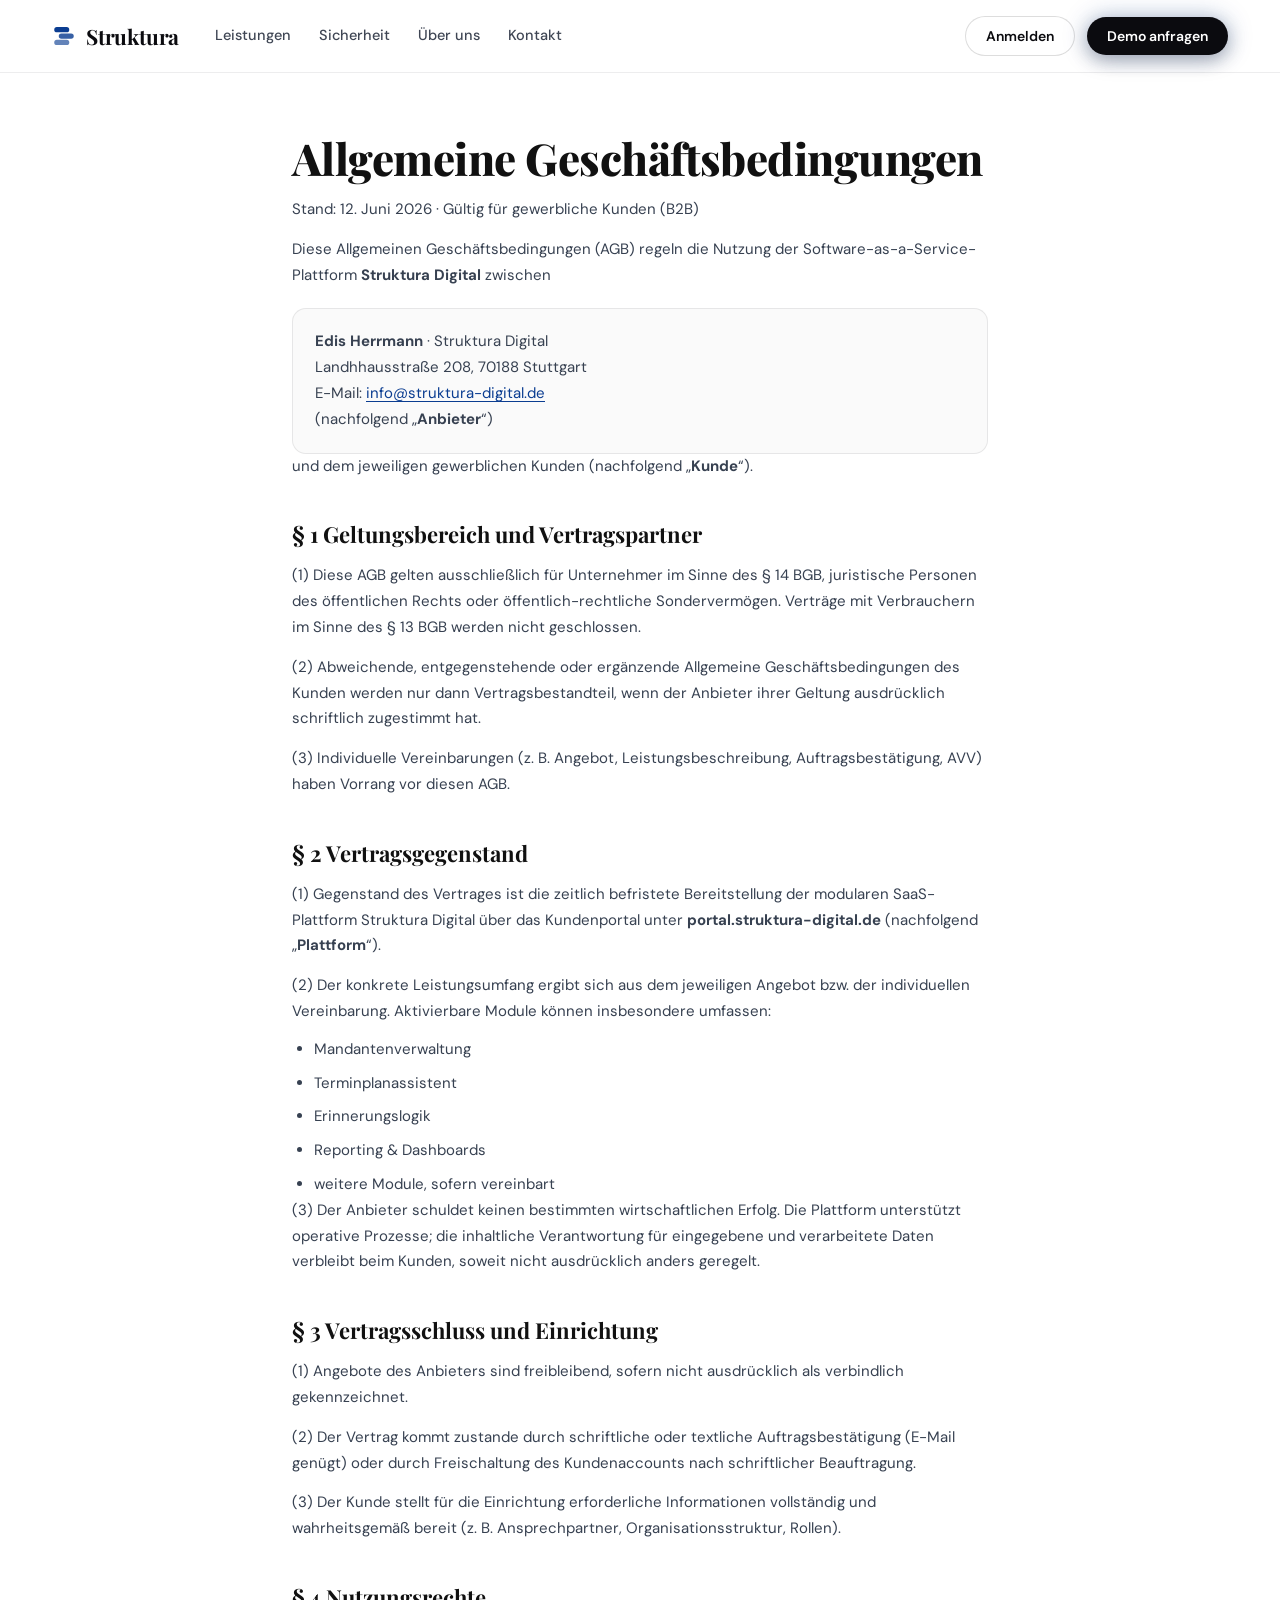
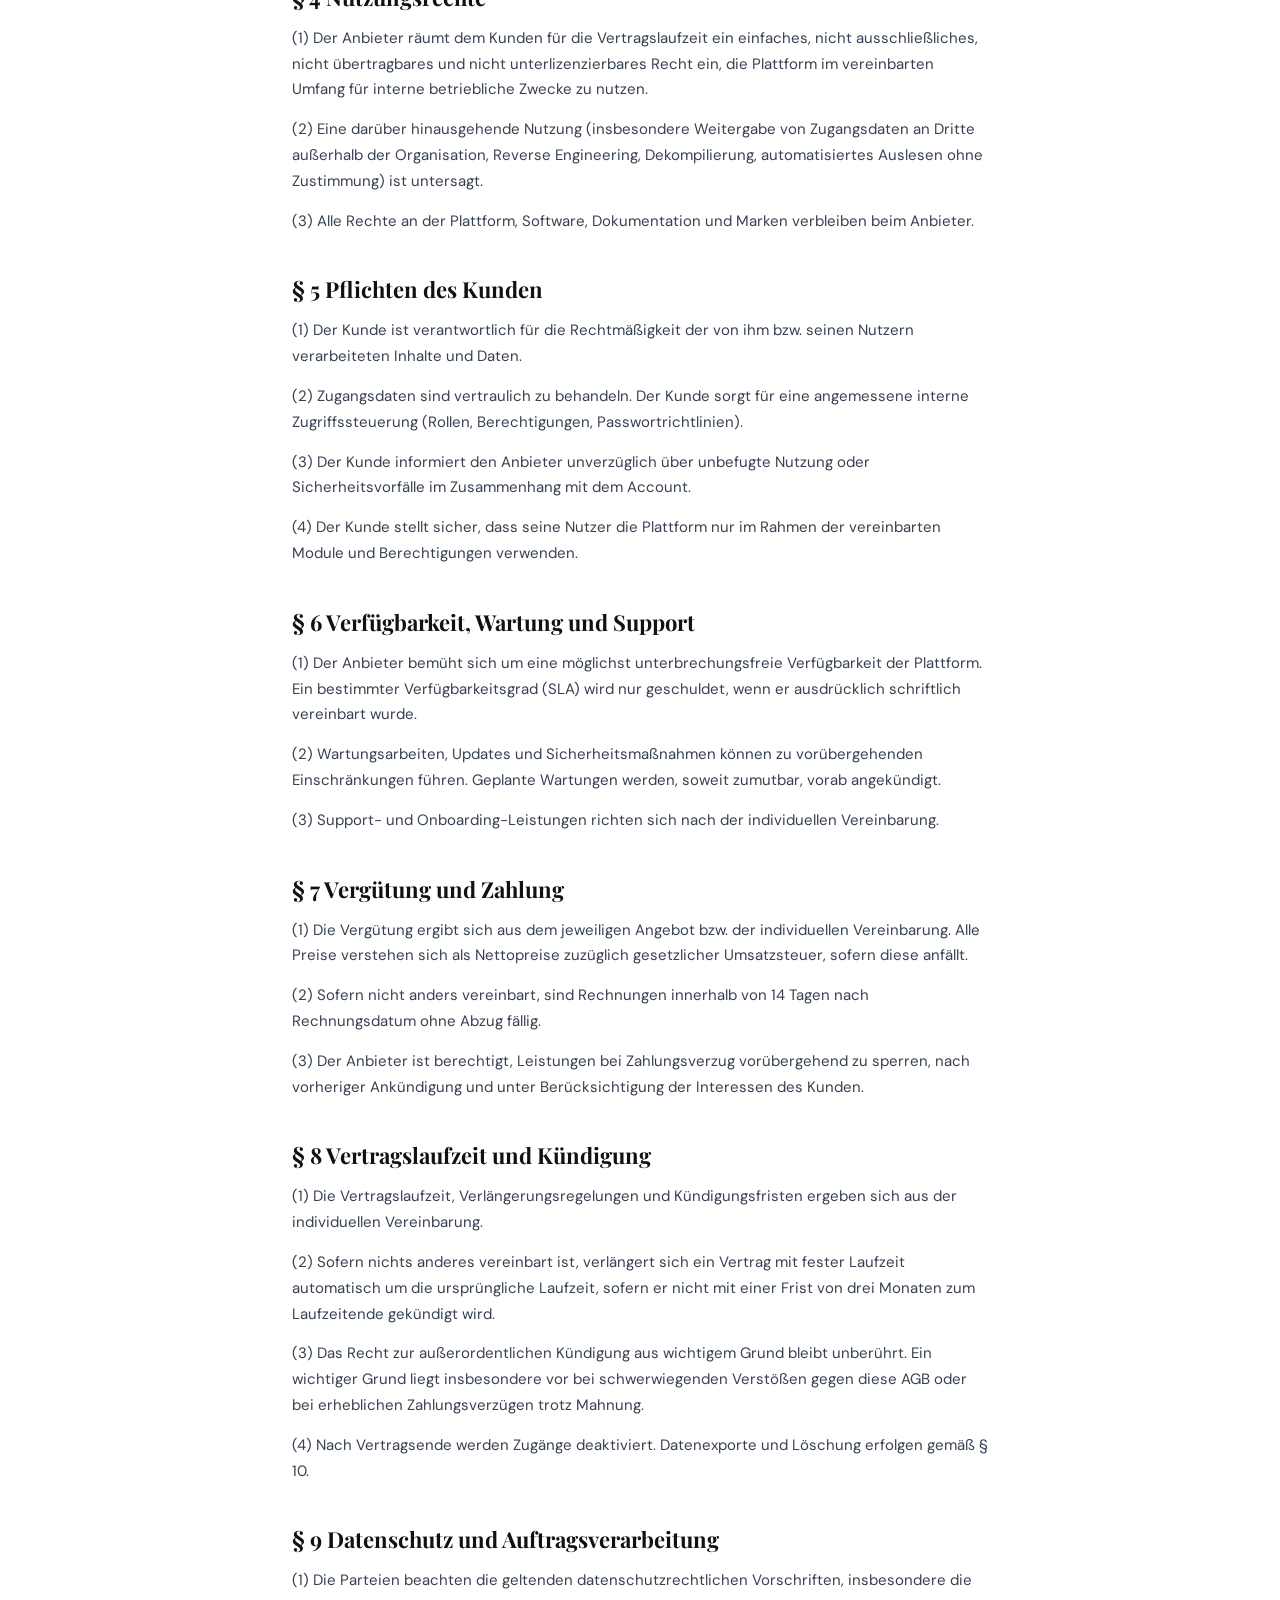
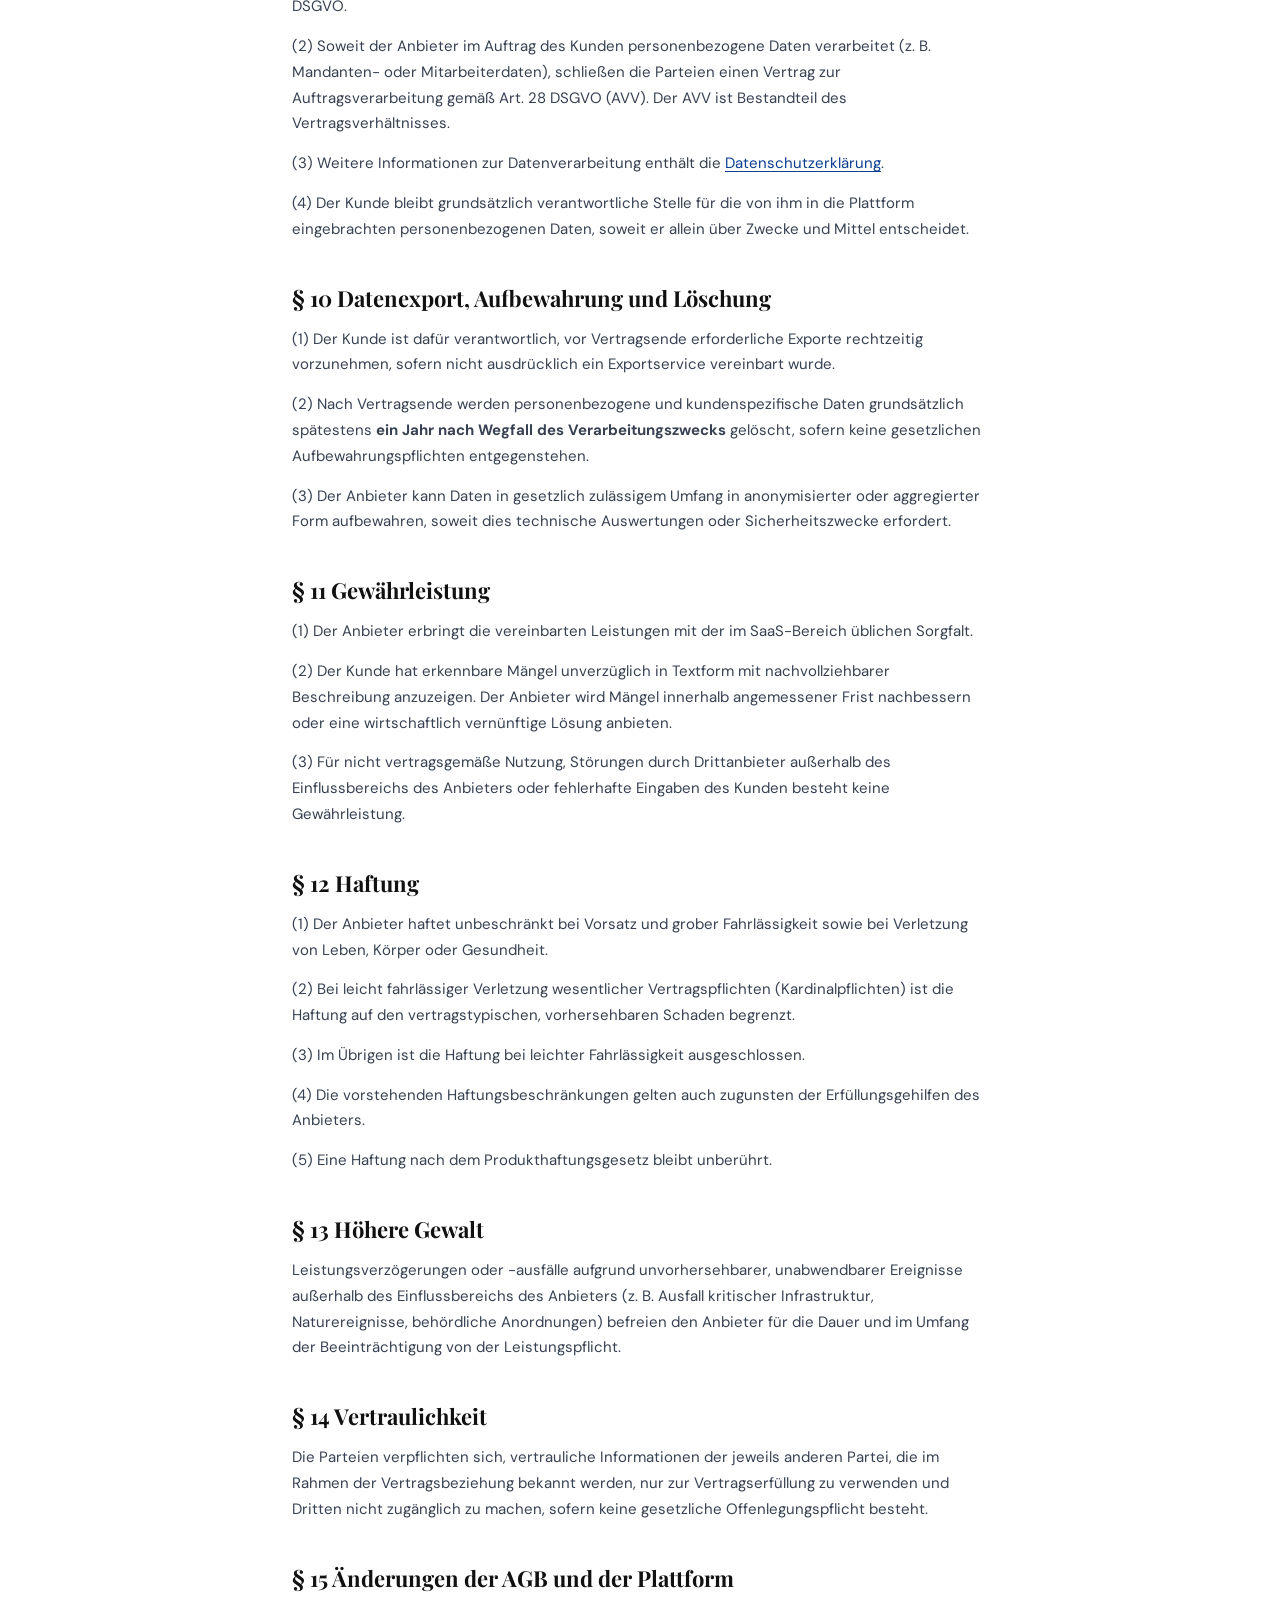
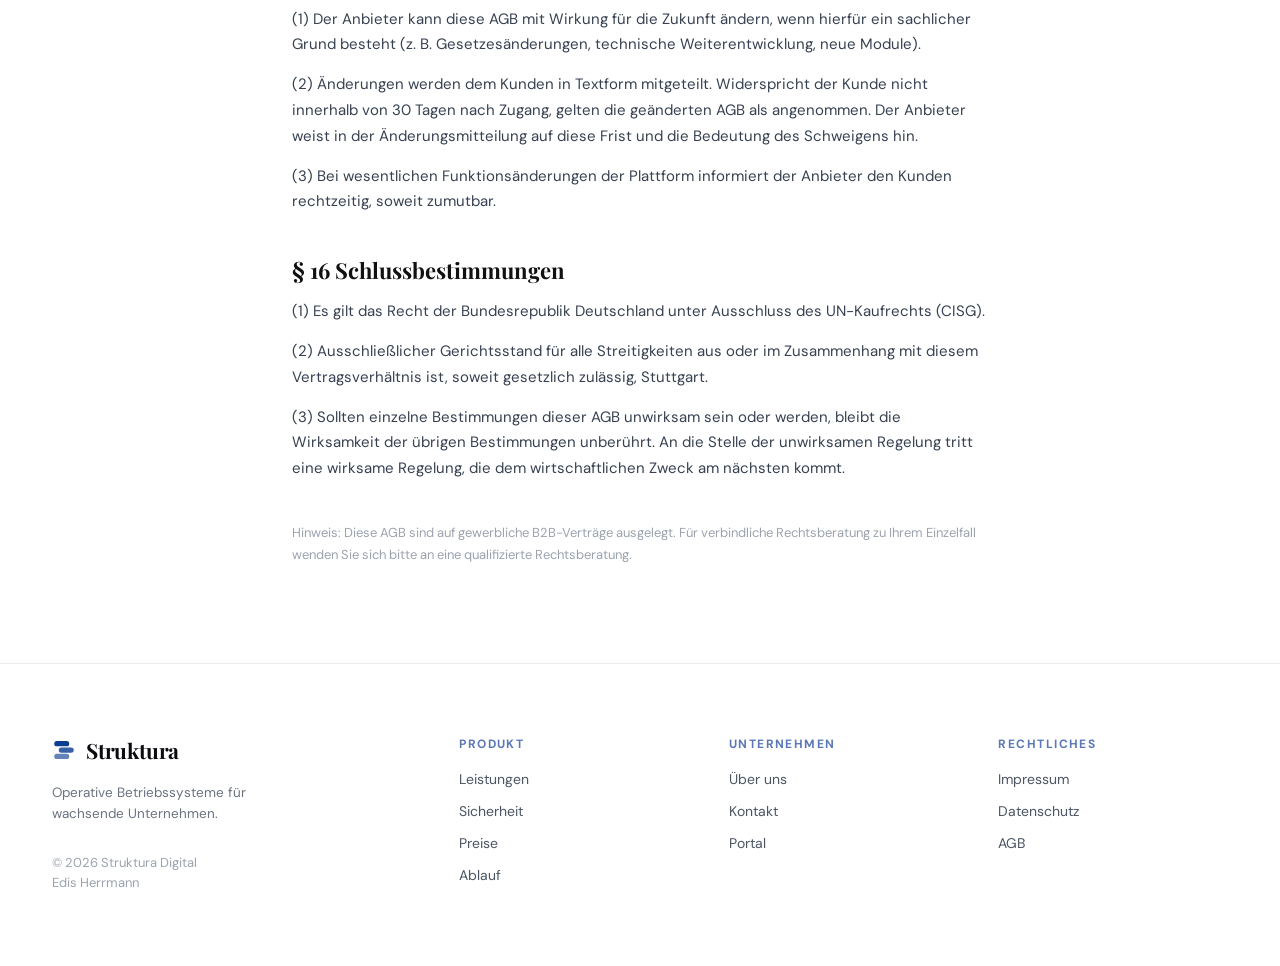
==== commit 0a2ee978: "sicherheit und trust abschnitt hinzugefuegt" ====
--- a/agb.html
+++ b/agb.html
@@ -25,6 +25,7 @@
     </a>
     <nav class="nav-links" aria-label="Hauptnavigation">
       <a href="index.html#leistungen">Leistungen</a>
+      <a href="sicherheit.html">Sicherheit</a>
       <a href="index.html#vertrauen">Über uns</a>
       <a href="index.html#kontakt">Kontakt</a>
     </nav>
@@ -157,7 +158,7 @@
     </div>
     <div class="footer-col">
       <p class="footer-h">Produkt</p>
-      <ul><li><a href="index.html#leistungen">Leistungen</a></li><li><a href="index.html#kontakt">Preise</a></li><li><a href="index.html#prozess">Ablauf</a></li></ul>
+      <ul><li><a href="index.html#leistungen">Leistungen</a></li><li><a href="sicherheit.html">Sicherheit</a></li><li><a href="index.html#kontakt">Preise</a></li><li><a href="index.html#prozess">Ablauf</a></li></ul>
     </div>
     <div class="footer-col">
       <p class="footer-h">Unternehmen</p>
--- a/styles.css
+++ b/styles.css
@@ -871,10 +871,10 @@
 .reveal.in-view { opacity: 1; transform: none; }
 
 /* Karten heben sich etwas weicher aus der Tiefe (Text bleibt ohne Scale scharf) */
-.feat-card.reveal, .mod-card.reveal, .stat.reveal {
+.feat-card.reveal, .mod-card.reveal, .sb-card.reveal, .stat.reveal {
   transform: translateY(28px) scale(.985);
 }
-.feat-card.reveal.in-view, .mod-card.reveal.in-view, .stat.reveal.in-view {
+.feat-card.reveal.in-view, .mod-card.reveal.in-view, .sb-card.reveal.in-view, .stat.reveal.in-view {
   transform: none;
 }
 
@@ -1091,6 +1091,167 @@
 .mv-bars { flex: 1; display: flex; align-items: flex-end; gap: 8px; height: 56px; }
 .mv-bars i { flex: 1; height: var(--h); background: linear-gradient(180deg, #2563EB, #0B3D91); border-radius: 4px 4px 2px 2px; opacity: .85; }
 
+/* ---------- Sicherheit & Datenschutz (Bento-Grid) ---------- */
+.sec-grid {
+  display: grid;
+  grid-template-columns: repeat(12, 1fr);
+  gap: 22px;
+  margin-top: 56px;
+}
+.sb-span-7 { grid-column: span 7; }
+.sb-span-5 { grid-column: span 5; }
+.sb-span-4 { grid-column: span 4; }
+
+.sb-card {
+  background: #fff;
+  border: 1px solid var(--line);
+  border-radius: 16px;
+  padding: 26px 26px 28px;
+  box-shadow: var(--shadow-card);
+  transition: transform .3s ease, box-shadow .3s ease;
+}
+.sb-card:hover { transform: translateY(-4px); box-shadow: var(--shadow-card-hover); }
+.sb-card h3 { font-family: var(--serif); font-size: 20px; font-weight: 700; color: var(--text); }
+.sb-card p { margin-top: 10px; font-size: 14px; line-height: 1.6; color: var(--muted); }
+
+/* Mini-Visuals im Stil der Modul-Karten */
+.sb-visual {
+  height: 92px;
+  margin-bottom: 20px;
+  border-radius: 12px;
+  border: 1px solid var(--line);
+  background: #FCFCFD;
+  padding: 12px 14px;
+  display: flex;
+  align-items: center;
+  overflow: hidden;
+}
+.sbv-rows { width: 100%; display: flex; flex-direction: column; gap: 8px; }
+.sbv-row {
+  display: flex;
+  align-items: center;
+  gap: 8px;
+  background: #fff;
+  border: 1px solid var(--line);
+  border-radius: 8px;
+  padding: 6px 10px;
+  font-size: 11.5px;
+  font-weight: 600;
+  color: #3F4654;
+  white-space: nowrap;
+}
+.sbv-row svg { width: 13px; height: 13px; color: var(--blue); flex: none; }
+.sbv-row .pill { margin-left: auto; }
+.sbv-dot {
+  width: 7px; height: 7px;
+  border-radius: 50%;
+  background: #16A34A;
+  flex: none;
+}
+.sbv-roles {
+  width: 100%;
+  display: flex;
+  align-items: center;
+  justify-content: space-between;
+  gap: 10px;
+}
+.sbv-avatars { display: flex; }
+.sbv-avatars i {
+  width: 28px; height: 28px;
+  border-radius: 50%;
+  background: #EAF0FB;
+  color: var(--blue);
+  font-size: 9.5px;
+  font-weight: 700;
+  font-style: normal;
+  display: inline-flex;
+  align-items: center;
+  justify-content: center;
+  border: 2px solid #fff;
+}
+.sbv-avatars i + i { margin-left: -8px; }
+
+/* Badge-Zeile (kompakte Trust-Pills) */
+.sec-badges {
+  margin-top: 34px;
+  display: flex;
+  flex-wrap: wrap;
+  justify-content: center;
+  gap: 12px;
+}
+.sec-badges span {
+  display: inline-flex;
+  align-items: center;
+  gap: 8px;
+  font-size: 13px;
+  font-weight: 600;
+  color: var(--blue);
+  background: #EAF0FB;
+  border-radius: 999px;
+  padding: 9px 18px;
+}
+.sec-badges svg { width: 15px; height: 15px; flex: none; }
+
+/* Abschlusszeile: Live-Hinweis links, Detail-Link rechts */
+.sec-foot {
+  margin-top: 44px;
+  padding-top: 28px;
+  border-top: 1px solid var(--line);
+  display: flex;
+  align-items: center;
+  justify-content: space-between;
+  gap: 18px;
+  flex-wrap: wrap;
+}
+.sec-live {
+  display: flex;
+  align-items: center;
+  gap: 11px;
+  font-size: 14.5px;
+  font-weight: 600;
+  color: var(--text);
+}
+.sec-live-dot {
+  flex: none;
+  width: 8px; height: 8px;
+  border-radius: 50%;
+  background: #16A34A;
+  animation: live-pulse 2.6s ease-in-out infinite;
+}
+@keyframes live-pulse {
+  0%, 100% { box-shadow: 0 0 0 3px rgba(22, 163, 74, 0.14); }
+  50% { box-shadow: 0 0 0 7px rgba(22, 163, 74, 0.1); }
+}
+.sec-more {
+  display: inline-flex;
+  align-items: center;
+  gap: 7px;
+  font-size: 13.5px;
+  font-weight: 600;
+  color: var(--blue);
+  transition: color .2s ease;
+}
+.sec-more svg { width: 14px; height: 14px; transition: transform .25s ease; }
+.sec-more:hover { color: var(--blue-bright); }
+.sec-more:hover svg { transform: translateX(4px); }
+
+/* Links in FAQ-Antworten (z. B. auf die Sicherheitsseite) */
+.faq-item p a { color: var(--blue); font-weight: 600; }
+.faq-item p a:hover { color: var(--blue-bright); }
+
+@media (max-width: 980px) {
+  .sec-grid { gap: 18px; }
+  .sb-span-7, .sb-span-5 { grid-column: span 12; }
+}
+
+@media (max-width: 760px) {
+  .sec-grid { margin-top: 40px; gap: 16px; }
+  .sb-span-4 { grid-column: span 12; }
+  .sec-badges { margin-top: 26px; gap: 9px; }
+  .sec-badges span { font-size: 12px; padding: 8px 14px; }
+  .sec-foot { margin-top: 36px; }
+}
+
 /* ---------- Vertrauen (dunkle Tinten-Sektion) ---------- */
 .sect-dark {
   position: relative;
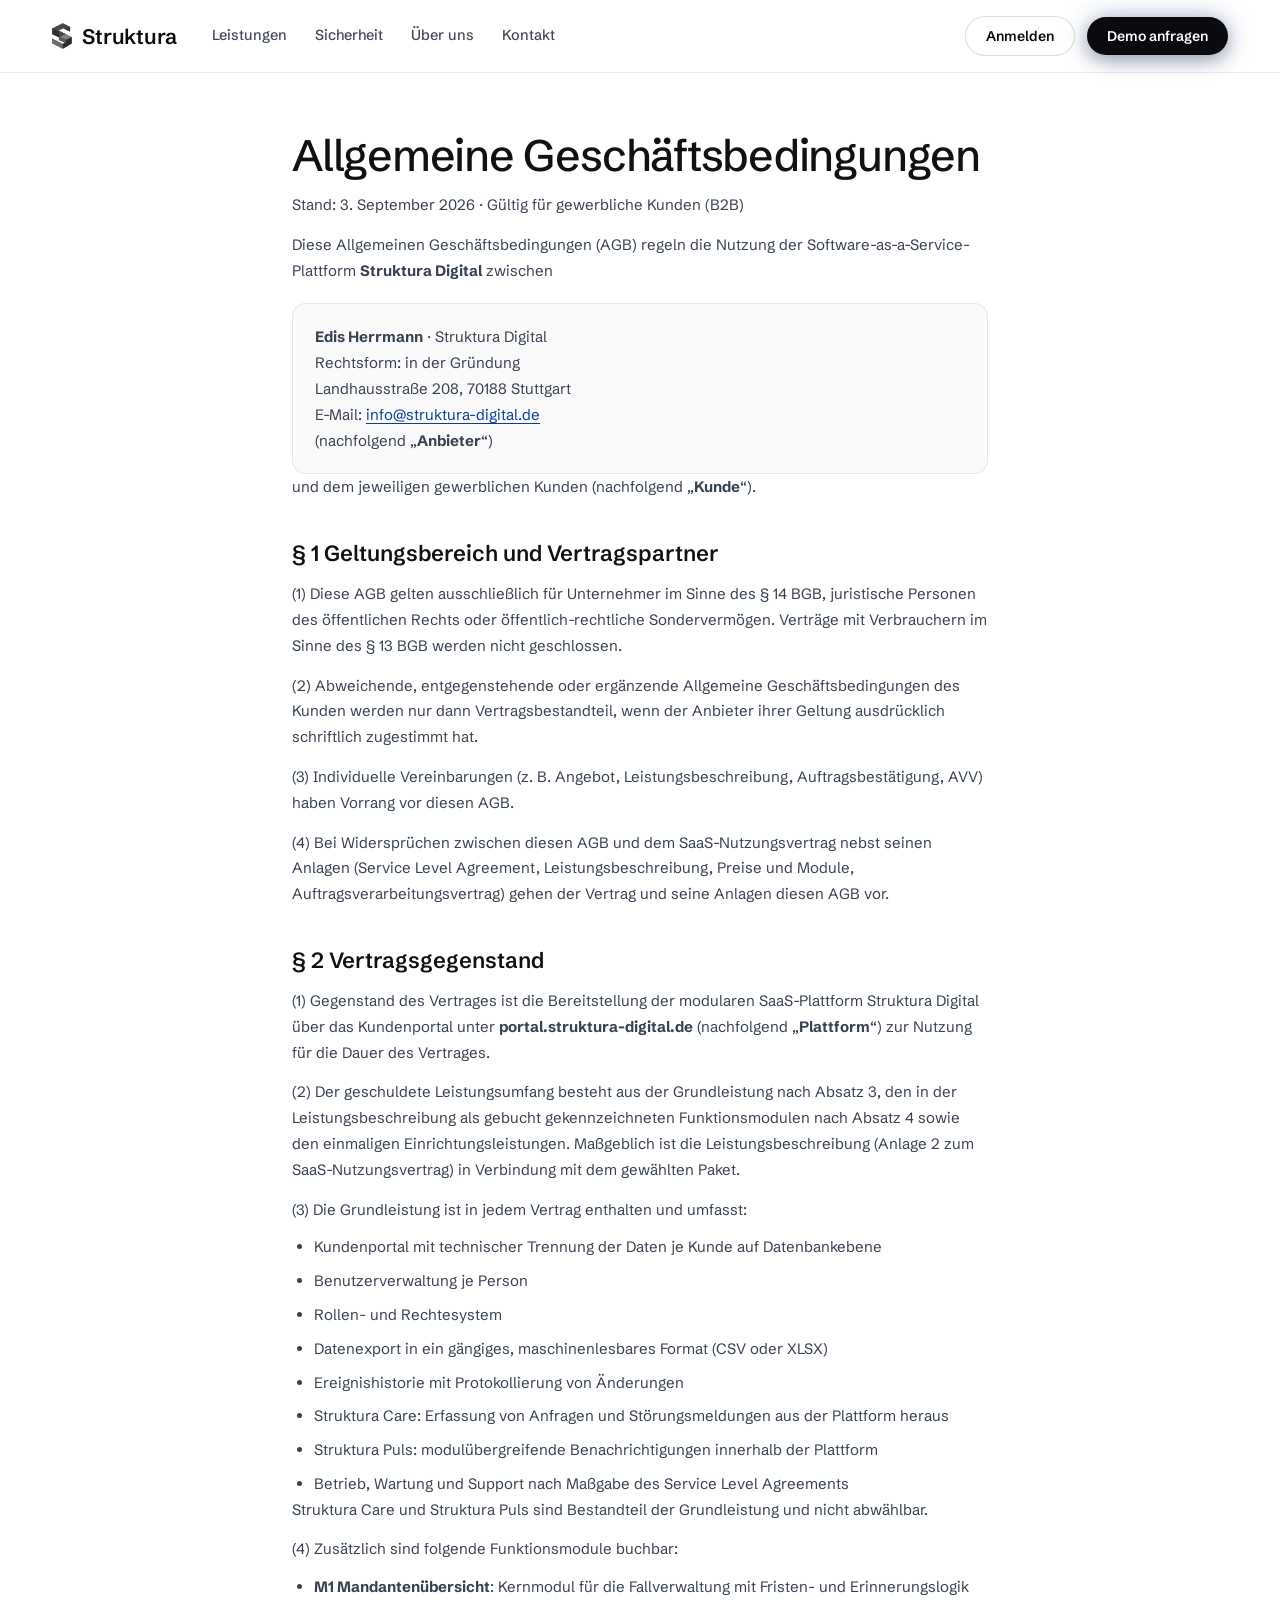
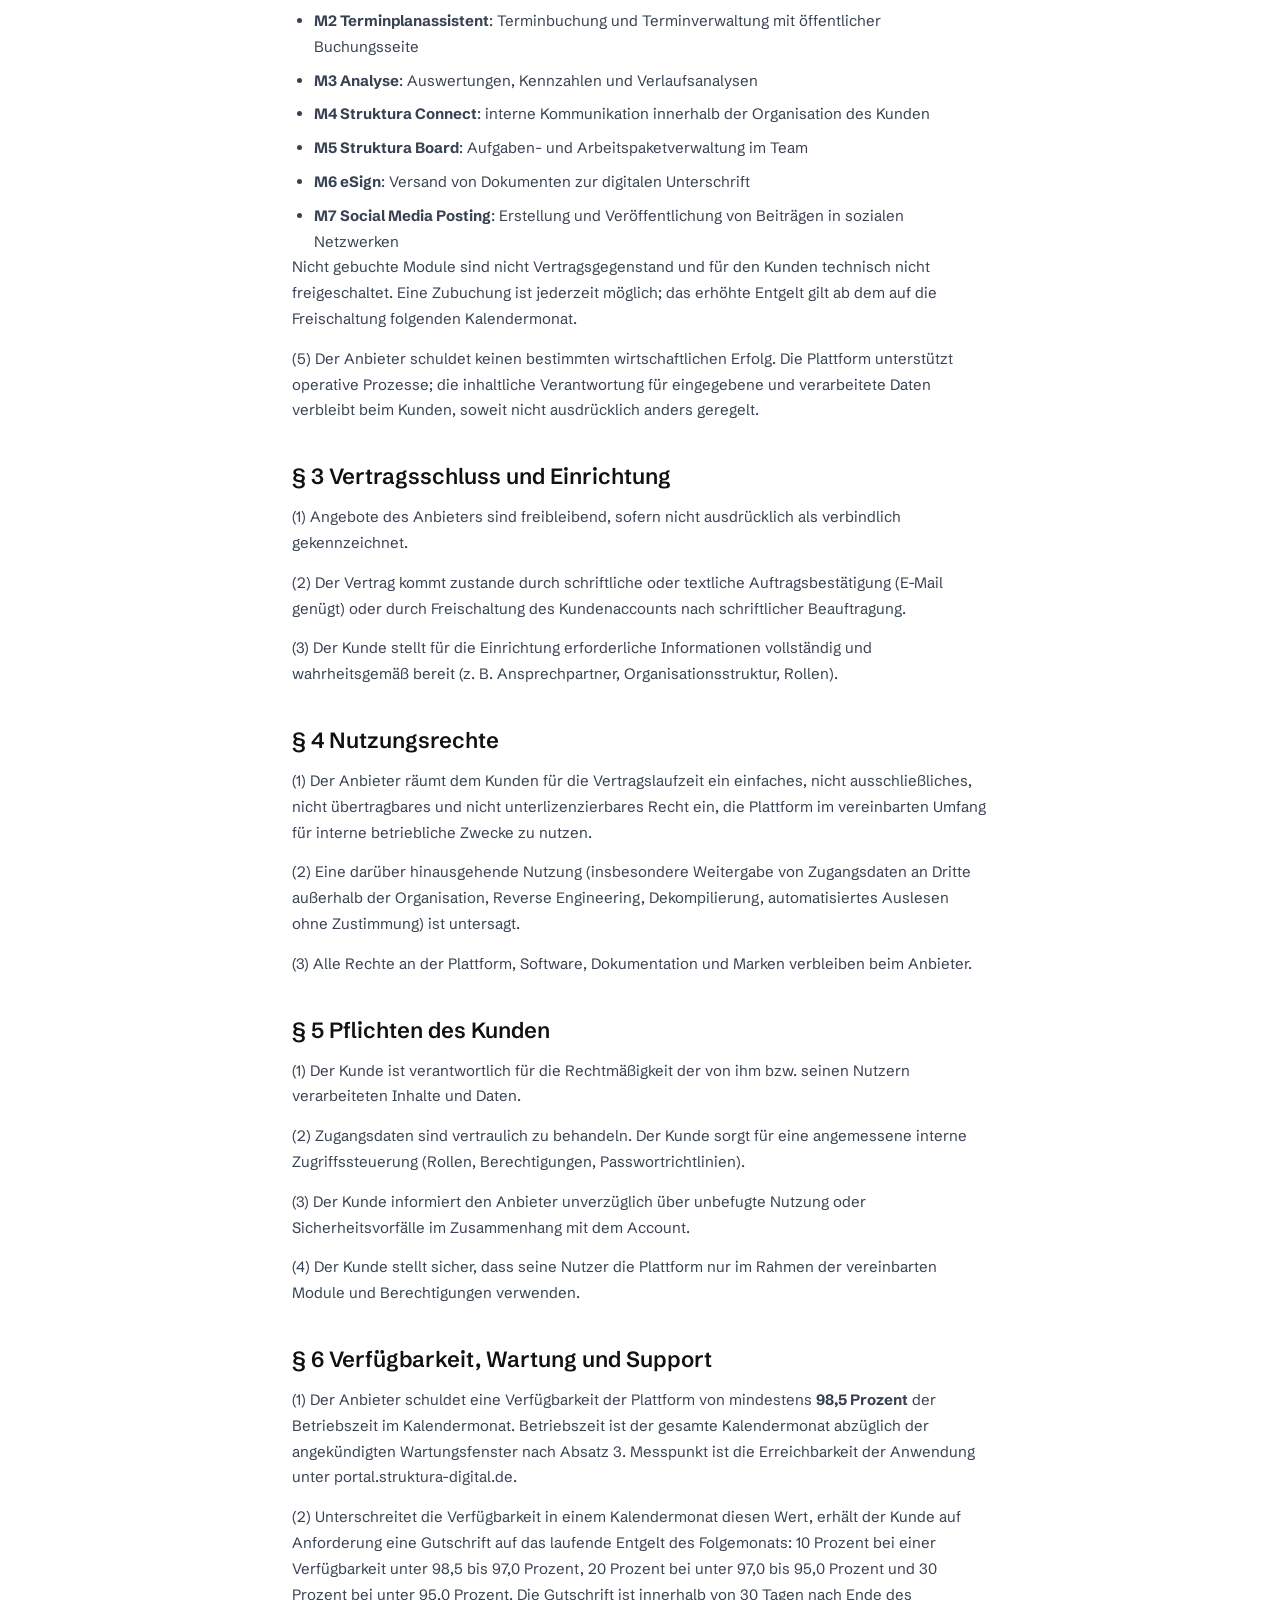
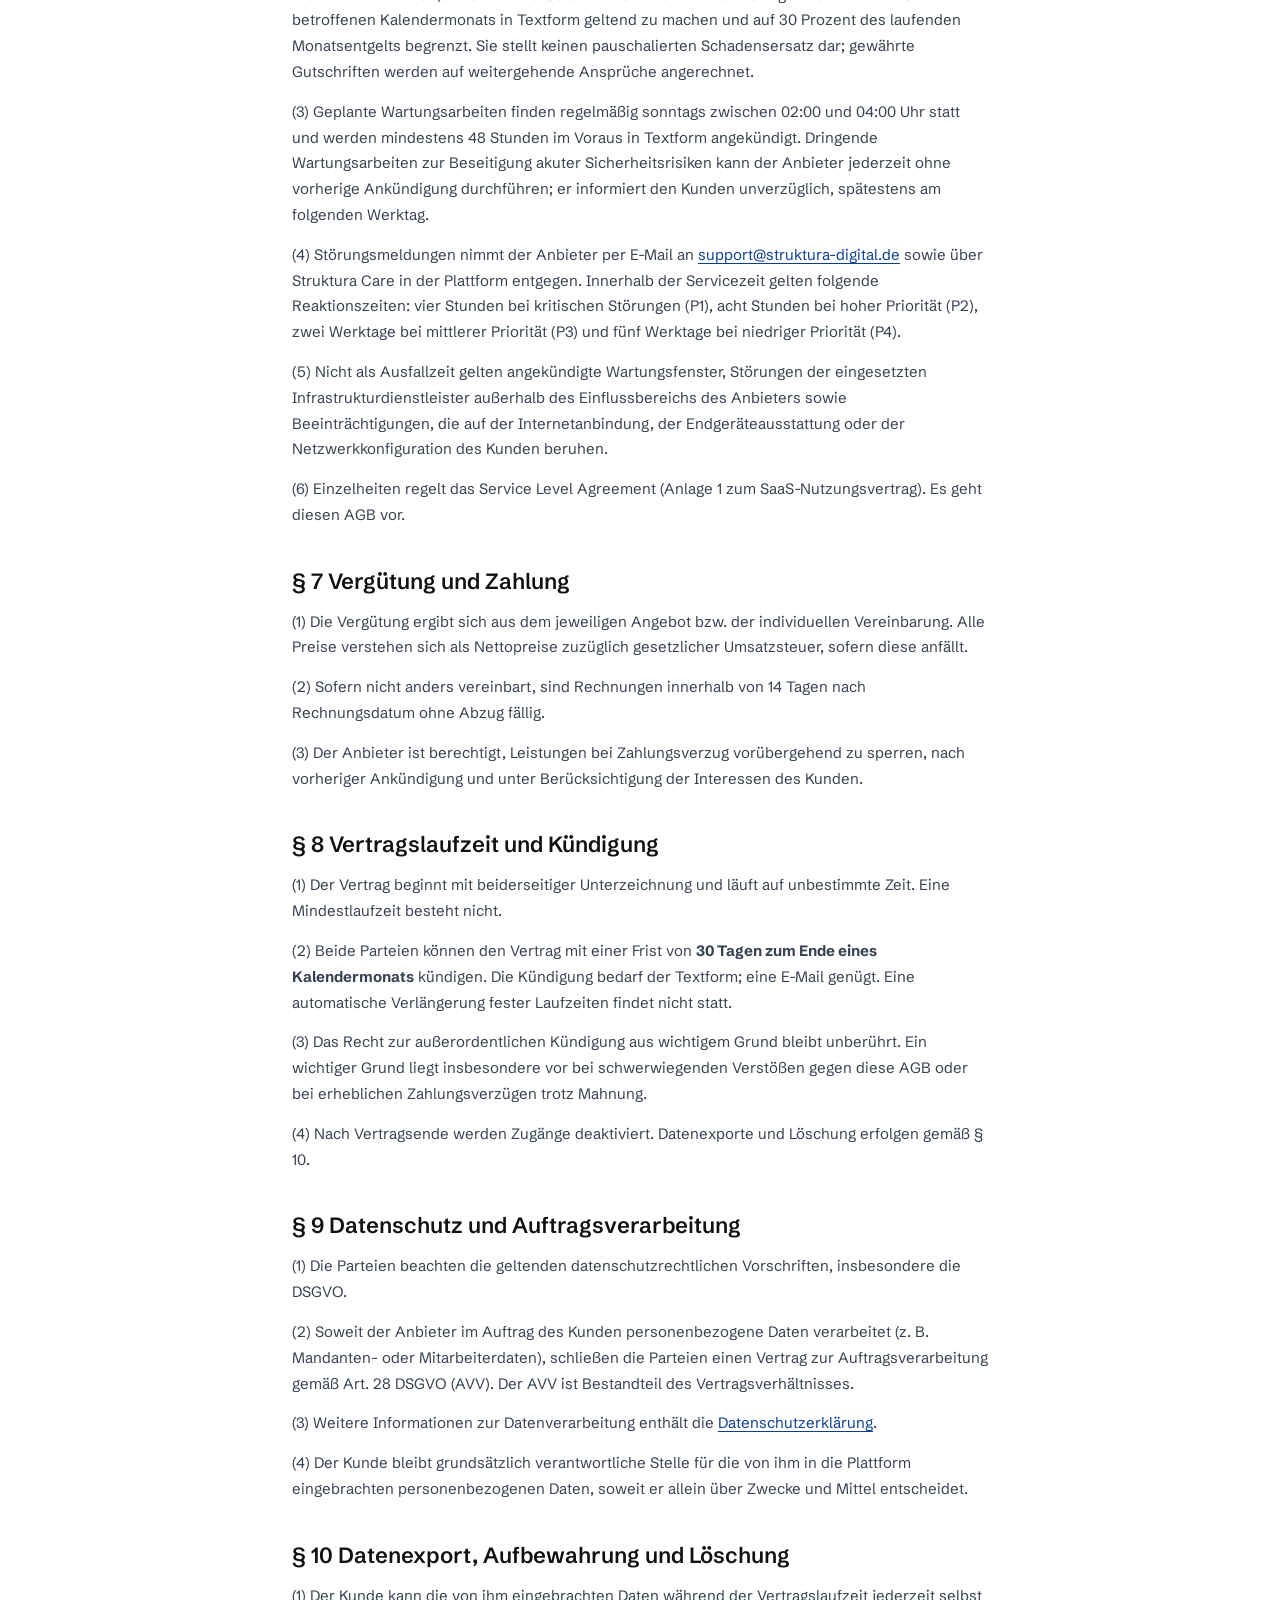
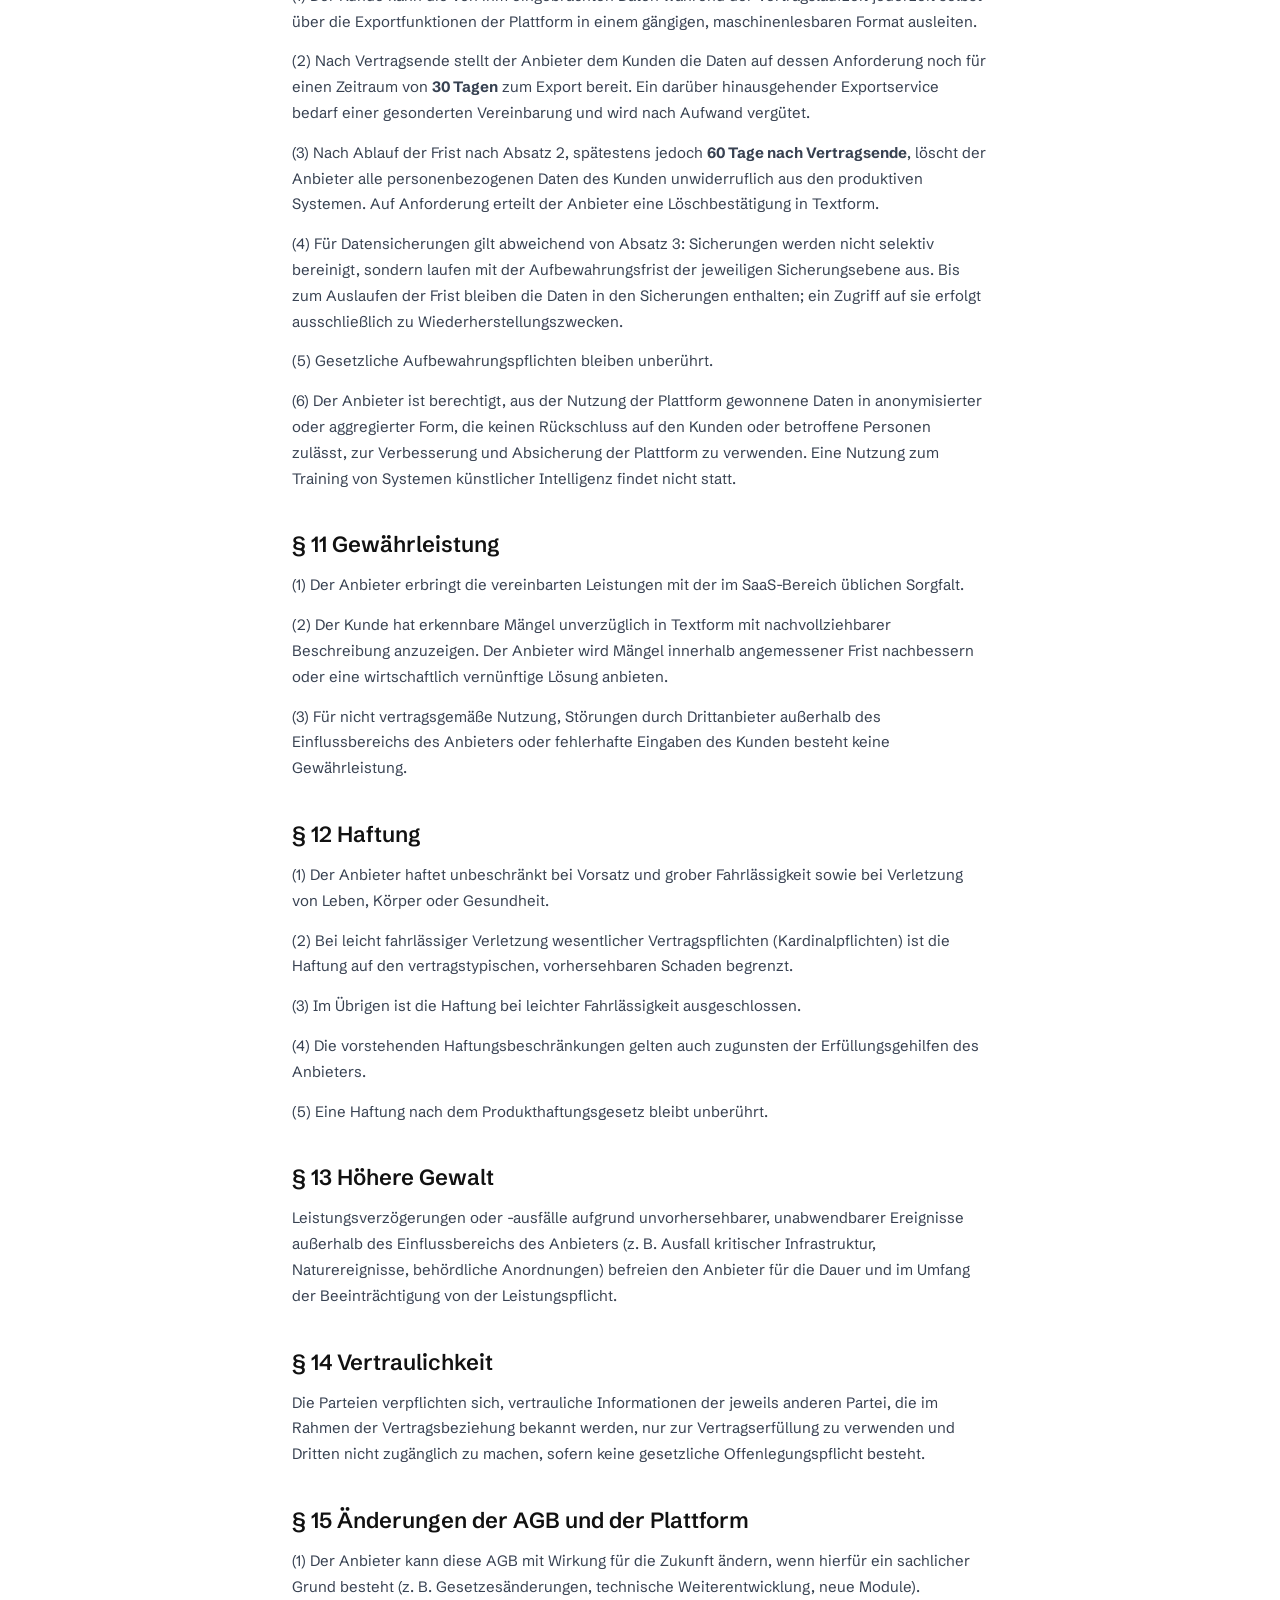
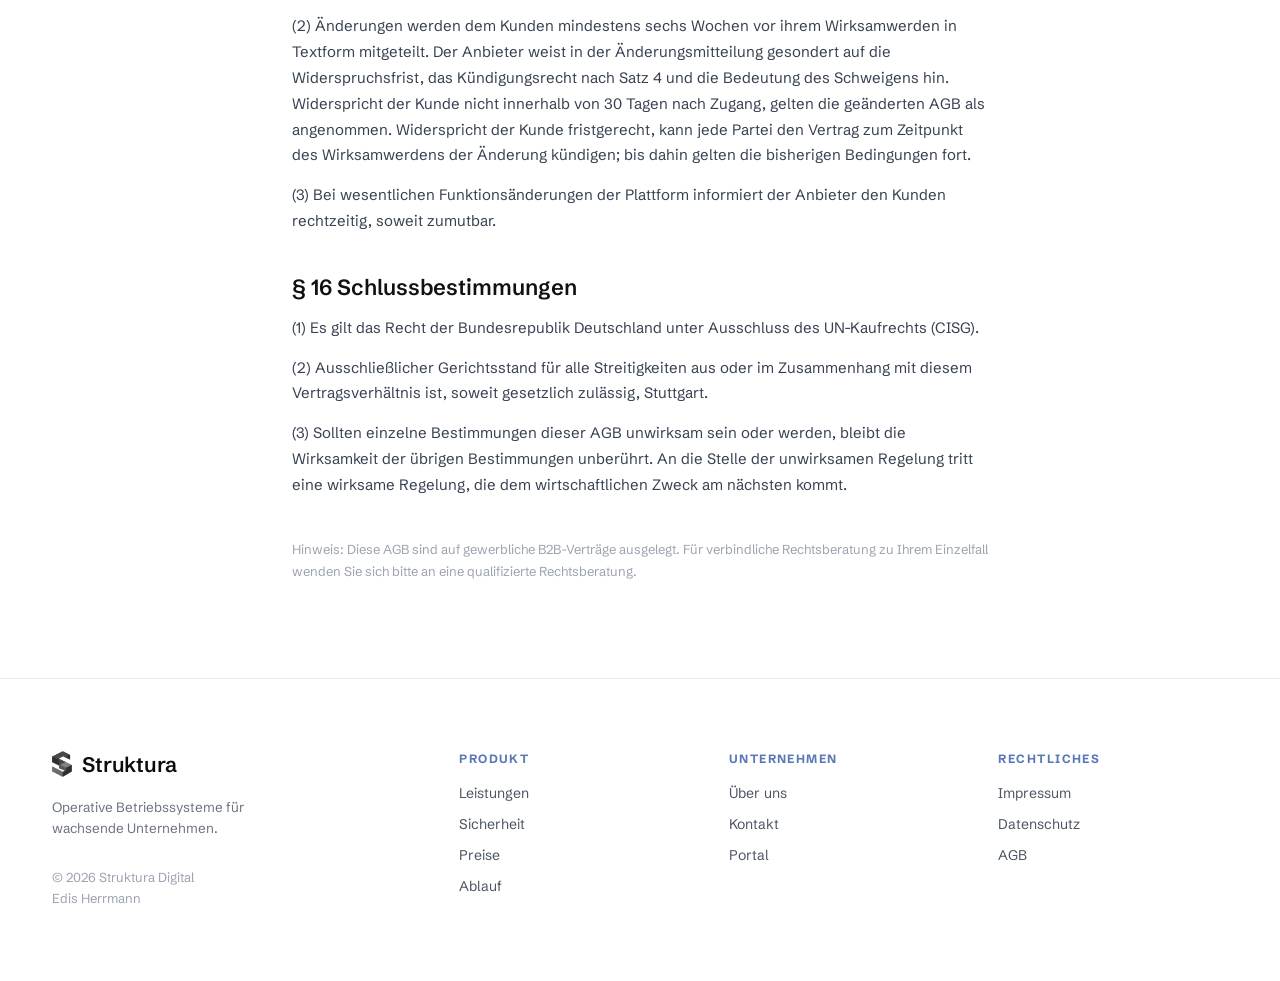
==== commit d3051b8b: "Echtes Logo, neue Typografie, Modulseiten und AGB-Angleichung Logo und Marke: - Echtes Struktura-Log" ====
--- a/agb.html
+++ b/agb.html
@@ -3,12 +3,14 @@
 <head>
 <meta charset="utf-8">
 <meta name="viewport" content="width=device-width, initial-scale=1">
-<title>AGB — Struktura Digital</title>
+<title>AGB · Struktura Digital</title>
 <meta name="description" content="Allgemeine Geschäftsbedingungen für die Nutzung der SaaS-Plattform Struktura Digital (B2B).">
-<link rel="icon" href="data:image/svg+xml,%3Csvg xmlns='http://www.w3.org/2000/svg' viewBox='0 0 32 32'%3E%3Crect x='3' y='4' width='20' height='7' rx='3.5' fill='%230B3D91'/%3E%3Crect x='9' y='12.5' width='20' height='7' rx='3.5' fill='%230B3D91' opacity='.8'/%3E%3Crect x='3' y='21' width='20' height='7' rx='3.5' fill='%230B3D91' opacity='.6'/%3E%3C/svg%3E">
+<link rel="icon" type="image/png" sizes="32x32" href="assets/favicon-32.png">
+<link rel="icon" type="image/png" sizes="512x512" href="assets/favicon-512.png">
+<link rel="apple-touch-icon" sizes="180x180" href="assets/favicon-180.png">
 <link rel="preconnect" href="https://fonts.googleapis.com">
 <link rel="preconnect" href="https://fonts.gstatic.com" crossorigin>
-<link href="https://fonts.googleapis.com/css2?family=Playfair+Display:ital,wght@0,600;0,700;0,800;1,600;1,700;1,800&family=DM+Sans:wght@400;500;600;700&display=swap" rel="stylesheet">
+<link href="https://fonts.googleapis.com/css2?family=Schibsted+Grotesk:wght@400..700&display=swap" rel="stylesheet">
 <link rel="stylesheet" href="styles.css">
 </head>
 <body>
@@ -16,11 +18,7 @@
 <header class="navbar scrolled" id="navbar">
   <div class="navbar-inner">
     <a class="brand" href="index.html">
-      <svg class="brand-mark" viewBox="0 0 32 32" aria-hidden="true">
-        <rect x="3" y="4" width="20" height="7" rx="3.5" fill="#0B3D91"/>
-        <rect x="9" y="12.5" width="20" height="7" rx="3.5" fill="#0B3D91" opacity=".82"/>
-        <rect x="3" y="21" width="20" height="7" rx="3.5" fill="#0B3D91" opacity=".64"/>
-      </svg>
+      <img class="brand-mark" src="assets/struktura-mark.png" alt="" width="20" height="26">
       <span class="brand-name">Struktura</span>
     </a>
     <nav class="nav-links" aria-label="Hauptnavigation">
@@ -38,13 +36,14 @@
 
 <main class="legal-main">
   <h1>Allgemeine Geschäftsbedingungen</h1>
-  <p class="legal-updated">Stand: 12. Juni 2026 · Gültig für gewerbliche Kunden (B2B)</p>
+  <p class="legal-updated">Stand: 3. September 2026 · Gültig für gewerbliche Kunden (B2B)</p>
 
   <p>Diese Allgemeinen Geschäftsbedingungen (AGB) regeln die Nutzung der Software-as-a-Service-Plattform <strong>Struktura Digital</strong> zwischen</p>
   <div class="legal-box">
     <p>
       <strong>Edis Herrmann</strong> · Struktura Digital<br>
-      Landhhausstraße 208, 70188 Stuttgart<br>
+      Rechtsform: in der Gründung<br>
+      Landhausstraße 208, 70188 Stuttgart<br>
       E-Mail: <a href="mailto:info@struktura-digital.de">info@struktura-digital.de</a><br>
       (nachfolgend „<strong>Anbieter</strong>“)
     </p>
@@ -55,18 +54,35 @@
   <p>(1) Diese AGB gelten ausschließlich für Unternehmer im Sinne des § 14 BGB, juristische Personen des öffentlichen Rechts oder öffentlich-rechtliche Sondervermögen. Verträge mit Verbrauchern im Sinne des § 13 BGB werden nicht geschlossen.</p>
   <p>(2) Abweichende, entgegenstehende oder ergänzende Allgemeine Geschäftsbedingungen des Kunden werden nur dann Vertragsbestandteil, wenn der Anbieter ihrer Geltung ausdrücklich schriftlich zugestimmt hat.</p>
   <p>(3) Individuelle Vereinbarungen (z.&nbsp;B. Angebot, Leistungsbeschreibung, Auftragsbestätigung, AVV) haben Vorrang vor diesen AGB.</p>
+  <p>(4) Bei Widersprüchen zwischen diesen AGB und dem SaaS-Nutzungsvertrag nebst seinen Anlagen (Service Level Agreement, Leistungsbeschreibung, Preise und Module, Auftragsverarbeitungsvertrag) gehen der Vertrag und seine Anlagen diesen AGB vor.</p>
 
   <h2>§ 2 Vertragsgegenstand</h2>
-  <p>(1) Gegenstand des Vertrages ist die zeitlich befristete Bereitstellung der modularen SaaS-Plattform Struktura Digital über das Kundenportal unter <strong>portal.struktura-digital.de</strong> (nachfolgend „<strong>Plattform</strong>“).</p>
-  <p>(2) Der konkrete Leistungsumfang ergibt sich aus dem jeweiligen Angebot bzw. der individuellen Vereinbarung. Aktivierbare Module können insbesondere umfassen:</p>
+  <p>(1) Gegenstand des Vertrages ist die Bereitstellung der modularen SaaS-Plattform Struktura Digital über das Kundenportal unter <strong>portal.struktura-digital.de</strong> (nachfolgend „<strong>Plattform</strong>“) zur Nutzung für die Dauer des Vertrages.</p>
+  <p>(2) Der geschuldete Leistungsumfang besteht aus der Grundleistung nach Absatz 3, den in der Leistungsbeschreibung als gebucht gekennzeichneten Funktionsmodulen nach Absatz 4 sowie den einmaligen Einrichtungsleistungen. Maßgeblich ist die Leistungsbeschreibung (Anlage 2 zum SaaS-Nutzungsvertrag) in Verbindung mit dem gewählten Paket.</p>
+  <p>(3) Die Grundleistung ist in jedem Vertrag enthalten und umfasst:</p>
   <ul>
-    <li>Mandantenverwaltung</li>
-    <li>Terminplanassistent</li>
-    <li>Erinnerungslogik</li>
-    <li>Reporting &amp; Dashboards</li>
-    <li>weitere Module, sofern vereinbart</li>
+    <li>Kundenportal mit technischer Trennung der Daten je Kunde auf Datenbankebene</li>
+    <li>Benutzerverwaltung je Person</li>
+    <li>Rollen- und Rechtesystem</li>
+    <li>Datenexport in ein gängiges, maschinenlesbares Format (CSV oder XLSX)</li>
+    <li>Ereignishistorie mit Protokollierung von Änderungen</li>
+    <li>Struktura Care: Erfassung von Anfragen und Störungsmeldungen aus der Plattform heraus</li>
+    <li>Struktura Puls: modulübergreifende Benachrichtigungen innerhalb der Plattform</li>
+    <li>Betrieb, Wartung und Support nach Maßgabe des Service Level Agreements</li>
   </ul>
-  <p>(3) Der Anbieter schuldet keinen bestimmten wirtschaftlichen Erfolg. Die Plattform unterstützt operative Prozesse; die inhaltliche Verantwortung für eingegebene und verarbeitete Daten verbleibt beim Kunden, soweit nicht ausdrücklich anders geregelt.</p>
+  <p>Struktura Care und Struktura Puls sind Bestandteil der Grundleistung und nicht abwählbar.</p>
+  <p>(4) Zusätzlich sind folgende Funktionsmodule buchbar:</p>
+  <ul>
+    <li><strong>M1 Mandantenübersicht</strong>: Kernmodul für die Fallverwaltung mit Fristen- und Erinnerungslogik</li>
+    <li><strong>M2 Terminplanassistent</strong>: Terminbuchung und Terminverwaltung mit öffentlicher Buchungsseite</li>
+    <li><strong>M3 Analyse</strong>: Auswertungen, Kennzahlen und Verlaufsanalysen</li>
+    <li><strong>M4 Struktura Connect</strong>: interne Kommunikation innerhalb der Organisation des Kunden</li>
+    <li><strong>M5 Struktura Board</strong>: Aufgaben- und Arbeitspaketverwaltung im Team</li>
+    <li><strong>M6 eSign</strong>: Versand von Dokumenten zur digitalen Unterschrift</li>
+    <li><strong>M7 Social Media Posting</strong>: Erstellung und Veröffentlichung von Beiträgen in sozialen Netzwerken</li>
+  </ul>
+  <p>Nicht gebuchte Module sind nicht Vertragsgegenstand und für den Kunden technisch nicht freigeschaltet. Eine Zubuchung ist jederzeit möglich; das erhöhte Entgelt gilt ab dem auf die Freischaltung folgenden Kalendermonat.</p>
+  <p>(5) Der Anbieter schuldet keinen bestimmten wirtschaftlichen Erfolg. Die Plattform unterstützt operative Prozesse; die inhaltliche Verantwortung für eingegebene und verarbeitete Daten verbleibt beim Kunden, soweit nicht ausdrücklich anders geregelt.</p>
 
   <h2>§ 3 Vertragsschluss und Einrichtung</h2>
   <p>(1) Angebote des Anbieters sind freibleibend, sofern nicht ausdrücklich als verbindlich gekennzeichnet.</p>
@@ -85,9 +101,12 @@
   <p>(4) Der Kunde stellt sicher, dass seine Nutzer die Plattform nur im Rahmen der vereinbarten Module und Berechtigungen verwenden.</p>
 
   <h2>§ 6 Verfügbarkeit, Wartung und Support</h2>
-  <p>(1) Der Anbieter bemüht sich um eine möglichst unterbrechungsfreie Verfügbarkeit der Plattform. Ein bestimmter Verfügbarkeitsgrad (SLA) wird nur geschuldet, wenn er ausdrücklich schriftlich vereinbart wurde.</p>
-  <p>(2) Wartungsarbeiten, Updates und Sicherheitsmaßnahmen können zu vorübergehenden Einschränkungen führen. Geplante Wartungen werden, soweit zumutbar, vorab angekündigt.</p>
-  <p>(3) Support- und Onboarding-Leistungen richten sich nach der individuellen Vereinbarung.</p>
+  <p>(1) Der Anbieter schuldet eine Verfügbarkeit der Plattform von mindestens <strong>98,5 Prozent</strong> der Betriebszeit im Kalendermonat. Betriebszeit ist der gesamte Kalendermonat abzüglich der angekündigten Wartungsfenster nach Absatz 3. Messpunkt ist die Erreichbarkeit der Anwendung unter portal.struktura-digital.de.</p>
+  <p>(2) Unterschreitet die Verfügbarkeit in einem Kalendermonat diesen Wert, erhält der Kunde auf Anforderung eine Gutschrift auf das laufende Entgelt des Folgemonats: 10 Prozent bei einer Verfügbarkeit unter 98,5 bis 97,0 Prozent, 20 Prozent bei unter 97,0 bis 95,0 Prozent und 30 Prozent bei unter 95,0 Prozent. Die Gutschrift ist innerhalb von 30 Tagen nach Ende des betroffenen Kalendermonats in Textform geltend zu machen und auf 30 Prozent des laufenden Monatsentgelts begrenzt. Sie stellt keinen pauschalierten Schadensersatz dar; gewährte Gutschriften werden auf weitergehende Ansprüche angerechnet.</p>
+  <p>(3) Geplante Wartungsarbeiten finden regelmäßig sonntags zwischen 02:00 und 04:00 Uhr statt und werden mindestens 48 Stunden im Voraus in Textform angekündigt. Dringende Wartungsarbeiten zur Beseitigung akuter Sicherheitsrisiken kann der Anbieter jederzeit ohne vorherige Ankündigung durchführen; er informiert den Kunden unverzüglich, spätestens am folgenden Werktag.</p>
+  <p>(4) Störungsmeldungen nimmt der Anbieter per E-Mail an <a href="mailto:support@struktura-digital.de">support@struktura-digital.de</a> sowie über Struktura Care in der Plattform entgegen. Innerhalb der Servicezeit gelten folgende Reaktionszeiten: vier Stunden bei kritischen Störungen (P1), acht Stunden bei hoher Priorität (P2), zwei Werktage bei mittlerer Priorität (P3) und fünf Werktage bei niedriger Priorität (P4).</p>
+  <p>(5) Nicht als Ausfallzeit gelten angekündigte Wartungsfenster, Störungen der eingesetzten Infrastrukturdienstleister außerhalb des Einflussbereichs des Anbieters sowie Beeinträchtigungen, die auf der Internetanbindung, der Endgeräteausstattung oder der Netzwerkkonfiguration des Kunden beruhen.</p>
+  <p>(6) Einzelheiten regelt das Service Level Agreement (Anlage 1 zum SaaS-Nutzungsvertrag). Es geht diesen AGB vor.</p>
 
   <h2>§ 7 Vergütung und Zahlung</h2>
   <p>(1) Die Vergütung ergibt sich aus dem jeweiligen Angebot bzw. der individuellen Vereinbarung. Alle Preise verstehen sich als Nettopreise zuzüglich gesetzlicher Umsatzsteuer, sofern diese anfällt.</p>
@@ -95,8 +114,8 @@
   <p>(3) Der Anbieter ist berechtigt, Leistungen bei Zahlungsverzug vorübergehend zu sperren, nach vorheriger Ankündigung und unter Berücksichtigung der Interessen des Kunden.</p>
 
   <h2>§ 8 Vertragslaufzeit und Kündigung</h2>
-  <p>(1) Die Vertragslaufzeit, Verlängerungsregelungen und Kündigungsfristen ergeben sich aus der individuellen Vereinbarung.</p>
-  <p>(2) Sofern nichts anderes vereinbart ist, verlängert sich ein Vertrag mit fester Laufzeit automatisch um die ursprüngliche Laufzeit, sofern er nicht mit einer Frist von drei Monaten zum Laufzeitende gekündigt wird.</p>
+  <p>(1) Der Vertrag beginnt mit beiderseitiger Unterzeichnung und läuft auf unbestimmte Zeit. Eine Mindestlaufzeit besteht nicht.</p>
+  <p>(2) Beide Parteien können den Vertrag mit einer Frist von <strong>30 Tagen zum Ende eines Kalendermonats</strong> kündigen. Die Kündigung bedarf der Textform; eine E-Mail genügt. Eine automatische Verlängerung fester Laufzeiten findet nicht statt.</p>
   <p>(3) Das Recht zur außerordentlichen Kündigung aus wichtigem Grund bleibt unberührt. Ein wichtiger Grund liegt insbesondere vor bei schwerwiegenden Verstößen gegen diese AGB oder bei erheblichen Zahlungsverzügen trotz Mahnung.</p>
   <p>(4) Nach Vertragsende werden Zugänge deaktiviert. Datenexporte und Löschung erfolgen gemäß § 10.</p>
 
@@ -107,9 +126,12 @@
   <p>(4) Der Kunde bleibt grundsätzlich verantwortliche Stelle für die von ihm in die Plattform eingebrachten personenbezogenen Daten, soweit er allein über Zwecke und Mittel entscheidet.</p>
 
   <h2>§ 10 Datenexport, Aufbewahrung und Löschung</h2>
-  <p>(1) Der Kunde ist dafür verantwortlich, vor Vertragsende erforderliche Exporte rechtzeitig vorzunehmen, sofern nicht ausdrücklich ein Exportservice vereinbart wurde.</p>
-  <p>(2) Nach Vertragsende werden personenbezogene und kundenspezifische Daten grundsätzlich spätestens <strong>ein Jahr nach Wegfall des Verarbeitungszwecks</strong> gelöscht, sofern keine gesetzlichen Aufbewahrungspflichten entgegenstehen.</p>
-  <p>(3) Der Anbieter kann Daten in gesetzlich zulässigem Umfang in anonymisierter oder aggregierter Form aufbewahren, soweit dies technische Auswertungen oder Sicherheitszwecke erfordert.</p>
+  <p>(1) Der Kunde kann die von ihm eingebrachten Daten während der Vertragslaufzeit jederzeit selbst über die Exportfunktionen der Plattform in einem gängigen, maschinenlesbaren Format ausleiten.</p>
+  <p>(2) Nach Vertragsende stellt der Anbieter dem Kunden die Daten auf dessen Anforderung noch für einen Zeitraum von <strong>30 Tagen</strong> zum Export bereit. Ein darüber hinausgehender Exportservice bedarf einer gesonderten Vereinbarung und wird nach Aufwand vergütet.</p>
+  <p>(3) Nach Ablauf der Frist nach Absatz 2, spätestens jedoch <strong>60 Tage nach Vertragsende</strong>, löscht der Anbieter alle personenbezogenen Daten des Kunden unwiderruflich aus den produktiven Systemen. Auf Anforderung erteilt der Anbieter eine Löschbestätigung in Textform.</p>
+  <p>(4) Für Datensicherungen gilt abweichend von Absatz 3: Sicherungen werden nicht selektiv bereinigt, sondern laufen mit der Aufbewahrungsfrist der jeweiligen Sicherungsebene aus. Bis zum Auslaufen der Frist bleiben die Daten in den Sicherungen enthalten; ein Zugriff auf sie erfolgt ausschließlich zu Wiederherstellungszwecken.</p>
+  <p>(5) Gesetzliche Aufbewahrungspflichten bleiben unberührt.</p>
+  <p>(6) Der Anbieter ist berechtigt, aus der Nutzung der Plattform gewonnene Daten in anonymisierter oder aggregierter Form, die keinen Rückschluss auf den Kunden oder betroffene Personen zulässt, zur Verbesserung und Absicherung der Plattform zu verwenden. Eine Nutzung zum Training von Systemen künstlicher Intelligenz findet nicht statt.</p>
 
   <h2>§ 11 Gewährleistung</h2>
   <p>(1) Der Anbieter erbringt die vereinbarten Leistungen mit der im SaaS-Bereich üblichen Sorgfalt.</p>
@@ -131,7 +153,7 @@
 
   <h2>§ 15 Änderungen der AGB und der Plattform</h2>
   <p>(1) Der Anbieter kann diese AGB mit Wirkung für die Zukunft ändern, wenn hierfür ein sachlicher Grund besteht (z.&nbsp;B. Gesetzesänderungen, technische Weiterentwicklung, neue Module).</p>
-  <p>(2) Änderungen werden dem Kunden in Textform mitgeteilt. Widerspricht der Kunde nicht innerhalb von 30 Tagen nach Zugang, gelten die geänderten AGB als angenommen. Der Anbieter weist in der Änderungsmitteilung auf diese Frist und die Bedeutung des Schweigens hin.</p>
+  <p>(2) Änderungen werden dem Kunden mindestens sechs Wochen vor ihrem Wirksamwerden in Textform mitgeteilt. Der Anbieter weist in der Änderungsmitteilung gesondert auf die Widerspruchsfrist, das Kündigungsrecht nach Satz 4 und die Bedeutung des Schweigens hin. Widerspricht der Kunde nicht innerhalb von 30 Tagen nach Zugang, gelten die geänderten AGB als angenommen. Widerspricht der Kunde fristgerecht, kann jede Partei den Vertrag zum Zeitpunkt des Wirksamwerdens der Änderung kündigen; bis dahin gelten die bisherigen Bedingungen fort.</p>
   <p>(3) Bei wesentlichen Funktionsänderungen der Plattform informiert der Anbieter den Kunden rechtzeitig, soweit zumutbar.</p>
 
   <h2>§ 16 Schlussbestimmungen</h2>
@@ -146,11 +168,7 @@
   <div class="footer-inner">
     <div class="footer-brand">
       <a class="brand" href="index.html">
-        <svg class="brand-mark" viewBox="0 0 32 32" aria-hidden="true">
-          <rect x="3" y="4" width="20" height="7" rx="3.5" fill="#0B3D91"/>
-          <rect x="9" y="12.5" width="20" height="7" rx="3.5" fill="#0B3D91" opacity=".82"/>
-          <rect x="3" y="21" width="20" height="7" rx="3.5" fill="#0B3D91" opacity=".64"/>
-        </svg>
+        <img class="brand-mark" src="assets/struktura-mark.png" alt="" width="20" height="26">
         <span class="brand-name">Struktura</span>
       </a>
       <p class="footer-tag">Operative Betriebssysteme für wachsende Unternehmen.</p>
--- a/styles.css
+++ b/styles.css
@@ -14,8 +14,7 @@
   --text: #111111;
   --muted: #6B7280;
   --line: rgba(11, 11, 15, 0.08);
-  --serif: "Playfair Display", Georgia, "Times New Roman", serif;
-  --sans: "DM Sans", system-ui, -apple-system, "Segoe UI", sans-serif;
+  --sans: "Schibsted Grotesk", system-ui, -apple-system, "Segoe UI", sans-serif;
   --shadow-card: 0 10px 30px rgba(11, 16, 33, 0.06);
   --shadow-card-hover: 0 22px 50px rgba(11, 16, 33, 0.12);
 }
@@ -72,10 +71,10 @@
 }
 
 .brand { display: inline-flex; align-items: center; gap: 10px; }
-.brand-mark { width: 24px; height: 24px; }
+.brand-mark { height: 26px; width: auto; display: block; }
 .brand-name {
-  font-family: var(--serif);
-  font-weight: 700;
+  font-family: var(--sans);
+  font-weight: 600;
   font-size: 21px;
   letter-spacing: -0.01em;
   color: var(--ink);
@@ -189,15 +188,15 @@
 }
 
 .hero-copy h1 {
-  font-family: var(--serif);
-  font-weight: 800;
+  font-family: var(--sans);
+  font-weight: 500;
   font-size: clamp(42px, 5.4vw, 76px);
   line-height: 1.05;
-  letter-spacing: -0.012em;
+  letter-spacing: -0.032em;
   color: var(--text);
   animation: rise .9s cubic-bezier(.2, .7, .2, 1) both;
 }
-.hero-copy h1 em { font-style: italic; }
+.hero-copy h1 em { font-style: normal; }
 
 .hero-copy .lead {
   margin-top: 24px;
@@ -630,7 +629,7 @@
   margin-bottom: 12px;
 }
 .mh-left { display: flex; align-items: center; gap: 10px; }
-.mh-title { font-family: var(--serif); font-size: 16px; font-weight: 700; color: var(--text); }
+.mh-title { font-family: var(--sans); font-size: 16px; font-weight: 600; color: var(--text); }
 .mh-chip {
   font-size: 9.5px;
   font-weight: 600;
@@ -669,7 +668,7 @@
 .kbody { display: flex; align-items: center; gap: 12px; }
 .donut { width: 56px; height: 56px; flex: none; }
 .donut text {
-  font-family: var(--serif);
+  font-family: var(--sans);
   font-size: 15px;
   font-weight: 700;
   fill: var(--text);
@@ -692,7 +691,7 @@
   padding: 9px 6px;
   text-align: center;
 }
-.ktile b { font-family: var(--serif); font-size: 19px; font-weight: 700; line-height: 1; }
+.ktile b { font-family: var(--sans); font-size: 19px; font-weight: 600; line-height: 1; }
 .ktile span { font-size: 9.5px; color: var(--muted); }
 .t-gray { background: #F9FAFB; }
 .t-gray b { color: var(--text); }
@@ -843,15 +842,15 @@
   color: #5A78B5;
 }
 .sect-h2 {
-  font-family: var(--serif);
-  font-weight: 800;
+  font-family: var(--sans);
+  font-weight: 500;
   font-size: clamp(28px, 3.6vw, 44px);
   line-height: 1.12;
-  letter-spacing: -0.012em;
+  letter-spacing: -0.028em;
   color: var(--text);
   margin-top: 14px;
 }
-.sect-h2 em { font-style: italic; color: var(--blue); }
+.sect-h2 em { font-style: normal; color: var(--blue); }
 .sect-lead {
   margin-top: 18px;
   max-width: 560px;
@@ -903,7 +902,7 @@
   color: var(--blue);
 }
 .feat-ico svg { width: 22px; height: 22px; }
-.feat-card h3 { font-family: var(--serif); font-size: 21px; font-weight: 700; color: var(--text); margin-top: 20px; }
+.feat-card h3 { font-family: var(--sans); font-size: 21px; font-weight: 600; color: var(--text); margin-top: 20px; }
 .feat-card p { margin-top: 12px; font-size: 14.5px; line-height: 1.6; color: var(--muted); }
 
 /* ---------- Transformation (Scroll-Morph) ---------- */
@@ -993,7 +992,7 @@
 .mod-card:hover::before { opacity: 1; }
 .mod-top, .mod-bottom { position: relative; z-index: 1; }
 .mod-bottom { margin-top: auto; padding-top: 18px; }
-.mod-card h3 { font-family: var(--serif); font-size: 22px; font-weight: 700; color: var(--text); }
+.mod-card h3 { font-family: var(--sans); font-size: 22px; font-weight: 600; color: var(--text); }
 .mod-card p { margin-top: 12px; font-size: 14.5px; line-height: 1.6; color: var(--muted); }
 .mod-tags { display: flex; flex-wrap: wrap; gap: 8px; }
 .mod-tags span {
@@ -1084,10 +1083,60 @@
 .mvr-pill.warn { background: #FFF7ED; border: 1px solid #FDBA74; color: #B45309; }
 .mvr-pill.alert { background: #FEE2E2; border: 1px solid #FCA5A5; color: #B91C1C; }
 
+/* Connect: Chat */
+.mv-chat { width: 100%; display: flex; flex-direction: column; gap: 6px; }
+.mvch {
+  max-width: 80%;
+  font-size: 10.5px;
+  font-weight: 500;
+  line-height: 1.3;
+  padding: 6px 9px;
+  border-radius: 9px;
+}
+.mvch.in  { align-self: flex-start; background: #fff; border: 1px solid var(--line); color: #4B5563; border-bottom-left-radius: 3px; }
+.mvch.out { align-self: flex-end; background: var(--blue); color: #fff; border-bottom-right-radius: 3px; }
+
+/* Aufgaben: Board */
+.mv-board { width: 100%; display: grid; grid-template-columns: repeat(3, 1fr); gap: 8px; }
+.mvb-col { display: flex; flex-direction: column; gap: 5px; }
+.mvb-h { font-size: 8.5px; font-weight: 700; letter-spacing: .07em; text-transform: uppercase; color: #B6BCC8; }
+.mvb-card { height: 14px; border-radius: 4px; background: #fff; border: 1px solid var(--line); }
+.mvb-card.on { background: #EAF0FB; border-color: #C7D7F2; }
+
+/* Social Media: Entwurf */
+.mv-social { width: 100%; display: flex; align-items: center; gap: 12px; }
+.mvs-thumb {
+  width: 56px; height: 56px; flex: none; border-radius: 9px;
+  background: linear-gradient(135deg, #2563EB, #0B3D91);
+  position: relative; overflow: hidden;
+}
+.mvs-thumb::after {
+  content: "";
+  position: absolute; inset: 0;
+  background: radial-gradient(60% 60% at 30% 25%, rgba(255,255,255,.45), transparent 70%);
+}
+.mvs-body { flex: 1; display: flex; flex-direction: column; gap: 6px; align-items: flex-start; }
+.mvs-body i { height: 7px; border-radius: 3px; background: #E9EBEF; align-self: stretch; }
+.mvs-body i.short { width: 58%; align-self: flex-start; }
+.mvs-badge {
+  margin-top: 2px;
+  font-size: 9px; font-weight: 700; letter-spacing: .06em; text-transform: uppercase;
+  color: var(--blue); background: #EAF0FB; border-radius: 999px; padding: 3px 8px;
+}
+
+/* E-Sign */
+.mv-sign { width: 100%; display: flex; flex-direction: column; gap: 10px; }
+.mvsg-lines { display: flex; flex-direction: column; gap: 5px; }
+.mvsg-lines i { height: 6px; border-radius: 3px; background: #E9EBEF; }
+.mvsg-lines i.short { width: 72%; }
+.mvsg-row { display: flex; align-items: flex-end; justify-content: space-between; gap: 10px; border-top: 1px dashed #D6DAE2; padding-top: 6px; }
+.mvsg-sig { width: 88px; height: 26px; color: var(--blue); flex: none; }
+.mvsg-date { font-size: 9.5px; font-weight: 600; color: #B6BCC8; padding-bottom: 2px; }
+
 /* Reporting */
 .mv-report { width: 100%; display: flex; align-items: center; gap: 18px; }
 .mv-donut { width: 64px; height: 64px; flex: none; }
-.mv-donut text { font-family: var(--serif); font-size: 13px; font-weight: 700; fill: var(--text); text-anchor: middle; dominant-baseline: central; }
+.mv-donut text { font-family: var(--sans); font-size: 13px; font-weight: 600; fill: var(--text); text-anchor: middle; dominant-baseline: central; }
 .mv-bars { flex: 1; display: flex; align-items: flex-end; gap: 8px; height: 56px; }
 .mv-bars i { flex: 1; height: var(--h); background: linear-gradient(180deg, #2563EB, #0B3D91); border-radius: 4px 4px 2px 2px; opacity: .85; }
 
@@ -1111,7 +1160,7 @@
   transition: transform .3s ease, box-shadow .3s ease;
 }
 .sb-card:hover { transform: translateY(-4px); box-shadow: var(--shadow-card-hover); }
-.sb-card h3 { font-family: var(--serif); font-size: 20px; font-weight: 700; color: var(--text); }
+.sb-card h3 { font-family: var(--sans); font-size: 20px; font-weight: 600; color: var(--text); }
 .sb-card p { margin-top: 10px; font-size: 14px; line-height: 1.6; color: var(--muted); }
 
 /* Mini-Visuals im Stil der Modul-Karten */
@@ -1315,8 +1364,8 @@
   z-index: 1;
 }
 .stat { text-align: center; }
-.stat-num { font-family: var(--serif); font-size: clamp(36px, 4.4vw, 56px); font-weight: 800; line-height: 1; color: #fff; font-variant-numeric: tabular-nums; }
-.stat-num b { font-weight: 800; }
+.stat-num { font-family: var(--sans); font-size: clamp(36px, 4.4vw, 56px); font-weight: 600; letter-spacing: -0.028em; line-height: 1; color: #fff; font-variant-numeric: tabular-nums; }
+.stat-num b { font-weight: 600; }
 .stat-num .then, .stat-num .suf { font-style: normal; }
 .stat-num .then { opacity: 0; transition: opacity .5s ease .2s; }
 .stat.counted .then { opacity: 1; }
@@ -1331,8 +1380,9 @@
 }
 .quote { max-width: 760px; margin: 0 auto; text-align: center; position: relative; z-index: 1; }
 .quote blockquote {
-  font-family: var(--serif);
-  font-style: italic;
+  font-family: var(--sans);
+  font-style: normal;
+  letter-spacing: -0.022em;
   font-size: clamp(22px, 2.8vw, 30px);
   line-height: 1.4;
   color: #fff;
@@ -1366,12 +1416,12 @@
   border-radius: 50%;
   border: 1.5px solid var(--blue);
   background: #fff;
-  font-family: var(--serif);
+  font-family: var(--sans);
   font-size: 18px;
   font-weight: 700;
   color: var(--blue);
 }
-.proc-step h3 { font-family: var(--serif); font-size: 21px; font-weight: 700; color: var(--text); margin-top: 20px; }
+.proc-step h3 { font-family: var(--sans); font-size: 21px; font-weight: 600; color: var(--text); margin-top: 20px; }
 .proc-step p { margin-top: 12px; max-width: 300px; font-size: 14.5px; line-height: 1.6; color: var(--muted); }
 .proc-outcome {
   margin-top: 18px;
@@ -1414,9 +1464,9 @@
   padding: 20px 24px;
   cursor: pointer;
   list-style: none;
-  font-family: var(--serif);
+  font-family: var(--sans);
   font-size: 17px;
-  font-weight: 700;
+  font-weight: 600;
   color: var(--text);
 }
 .faq-item summary::-webkit-details-marker { display: none; }
@@ -1613,10 +1663,10 @@
   padding: 128px 32px 96px;
 }
 .legal-main h1 {
-  font-family: var(--serif);
-  font-weight: 800;
+  font-family: var(--sans);
+  font-weight: 500;
   font-size: clamp(32px, 4vw, 44px);
-  letter-spacing: -0.012em;
+  letter-spacing: -0.028em;
   color: var(--text);
 }
 .legal-updated {
@@ -1625,8 +1675,8 @@
   color: #9CA3AF;
 }
 .legal-main h2 {
-  font-family: var(--serif);
-  font-weight: 700;
+  font-family: var(--sans);
+  font-weight: 600;
   font-size: 22px;
   color: var(--text);
   margin-top: 40px;
@@ -1687,3 +1737,67 @@
   }
   .reveal { opacity: 1 !important; transform: none !important; transition: none !important; }
 }
+
+
+/* ============================================================
+   MODULSEITEN (Detailseite je Leistung)
+   ============================================================ */
+
+.mod-hero {
+  max-width: 1240px;
+  margin: 0 auto;
+  padding: 152px 32px 0;
+}
+.mod-hero h1 {
+  margin-top: 14px;
+  font-family: var(--sans);
+  font-weight: 500;
+  font-size: clamp(34px, 4.6vw, 54px);
+  line-height: 1.08;
+  letter-spacing: -0.03em;
+  color: var(--text);
+}
+.mod-hero .sect-lead { max-width: 620px; }
+.mod-hero .mod-tags { margin-top: 28px; }
+
+.mod-back {
+  display: inline-flex;
+  align-items: center;
+  gap: 7px;
+  margin-bottom: 28px;
+  font-size: 13px;
+  font-weight: 600;
+  color: var(--muted);
+  transition: color .2s ease;
+}
+.mod-back:hover { color: var(--blue); }
+.mod-back svg { width: 14px; height: 14px; }
+
+.spec-list { border-top: 1px solid var(--line); max-width: 900px; }
+.spec-row {
+  display: grid;
+  grid-template-columns: 250px 1fr;
+  gap: 28px;
+  padding: 22px 0;
+  border-bottom: 1px solid var(--line);
+}
+.spec-row dt { font-size: 15px; font-weight: 600; color: var(--text); }
+.spec-row dd { margin: 0; font-size: 14.5px; line-height: 1.65; color: var(--muted); }
+
+.mod-note {
+  margin-top: 36px;
+  max-width: 720px;
+  border-left: 2px solid var(--blue);
+  padding: 6px 0 6px 20px;
+  font-size: 14px;
+  line-height: 1.65;
+  color: var(--muted);
+}
+.mod-note strong { color: var(--text); font-weight: 600; }
+
+a.mod-more { cursor: pointer; }
+
+@media (max-width: 760px) {
+  .mod-hero { padding: 116px 20px 0; }
+  .spec-row { grid-template-columns: 1fr; gap: 6px; }
+}
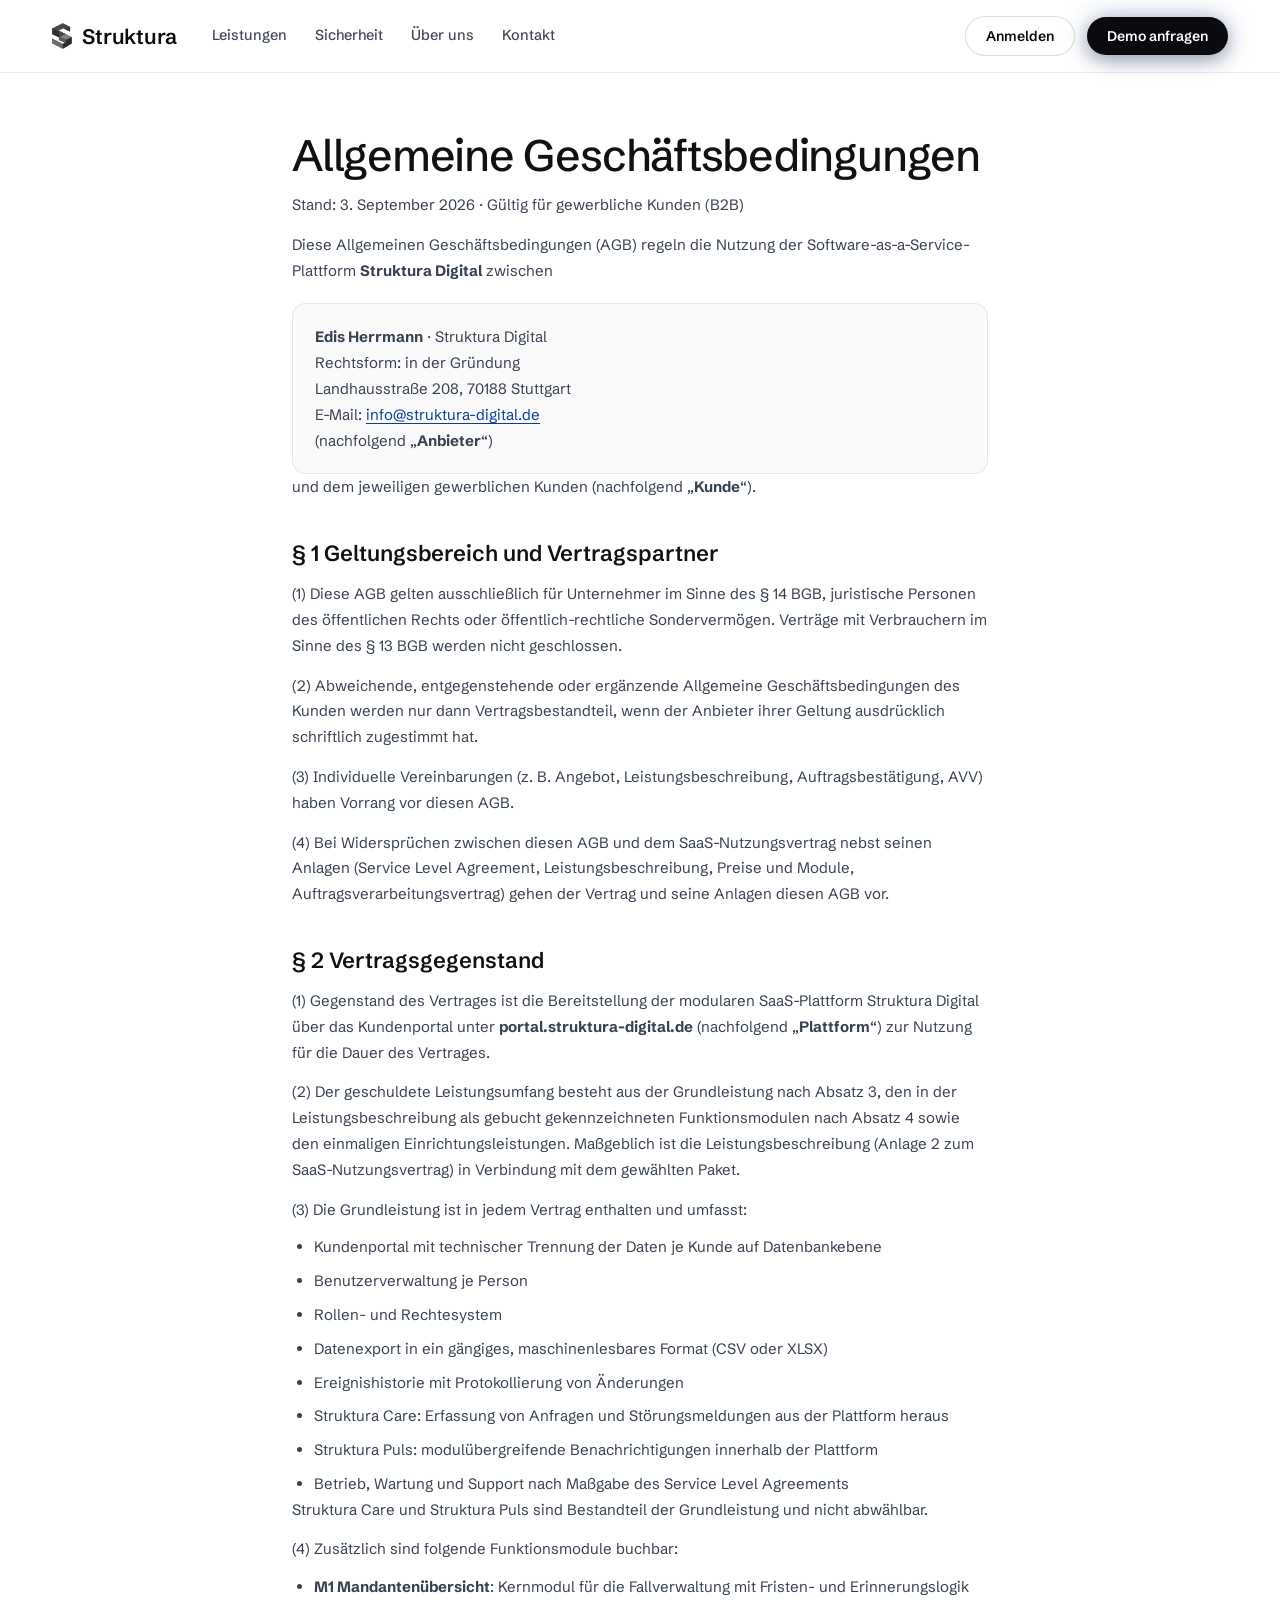
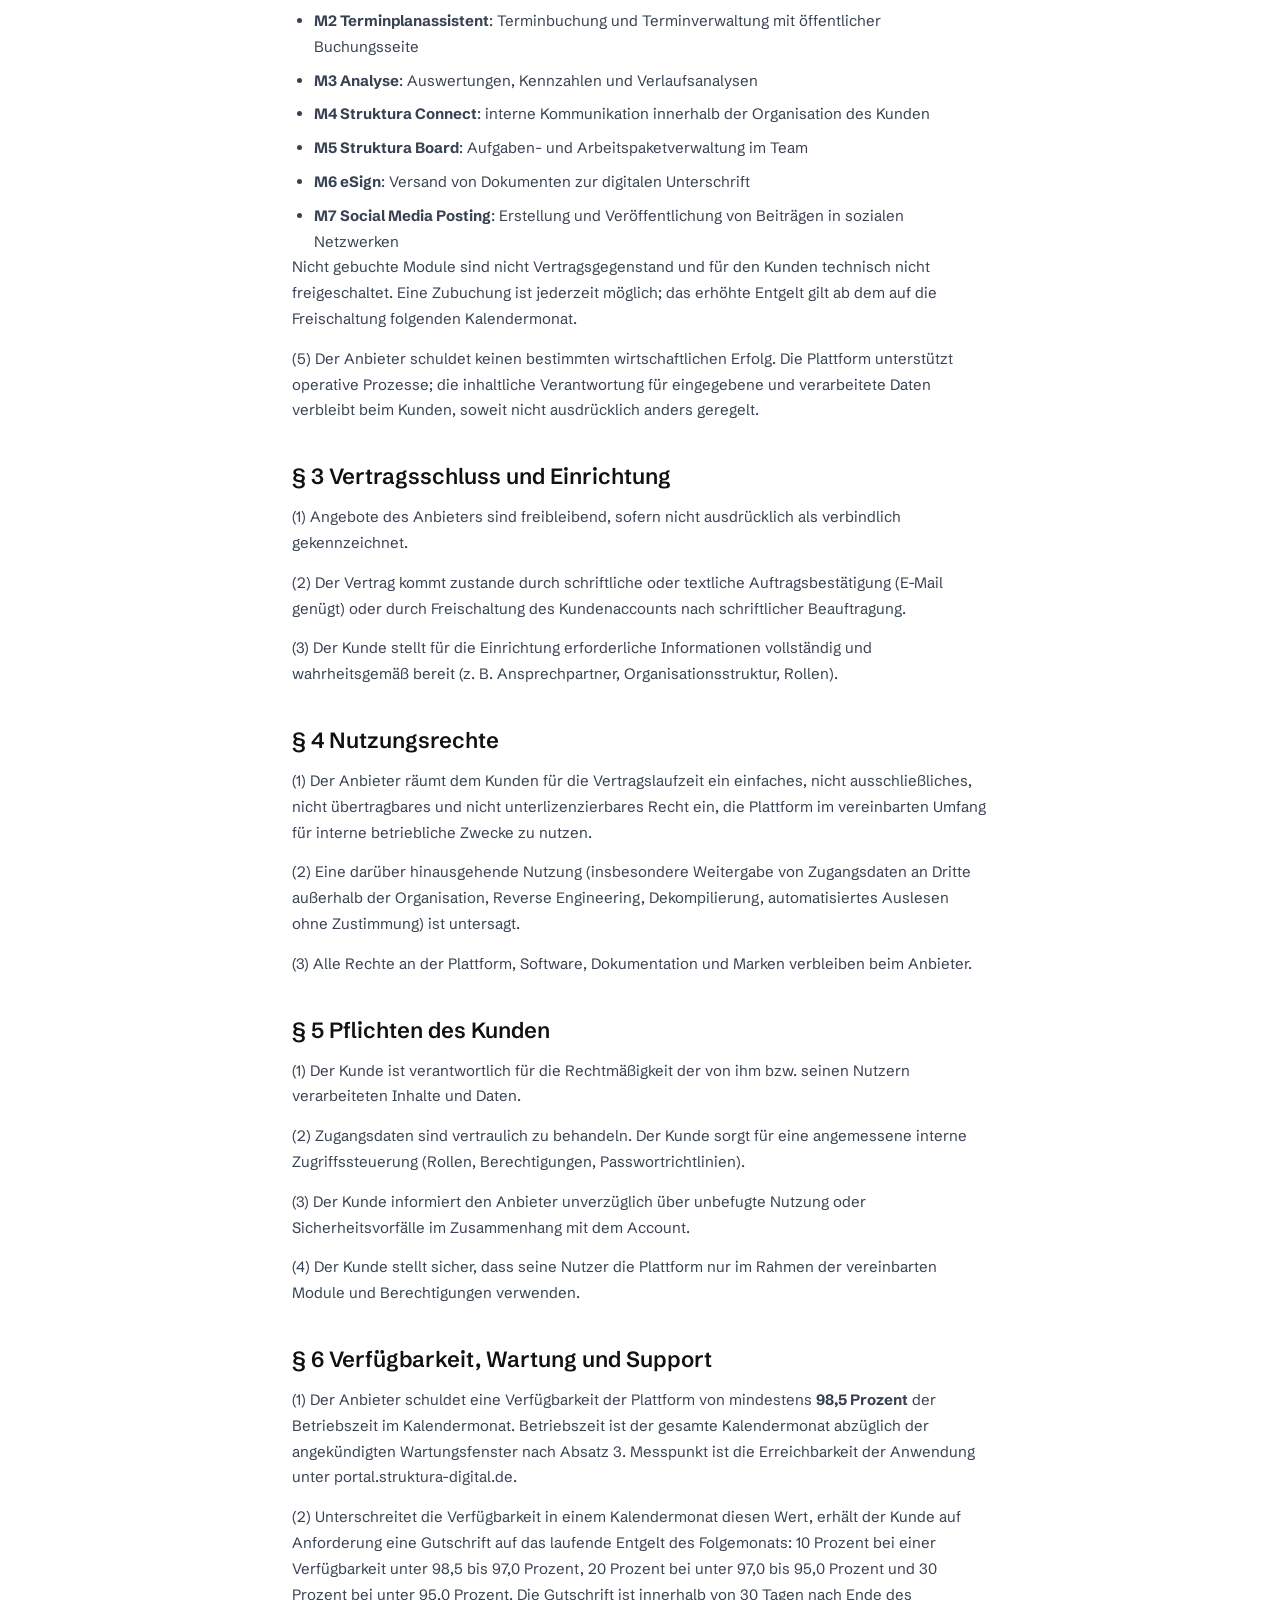
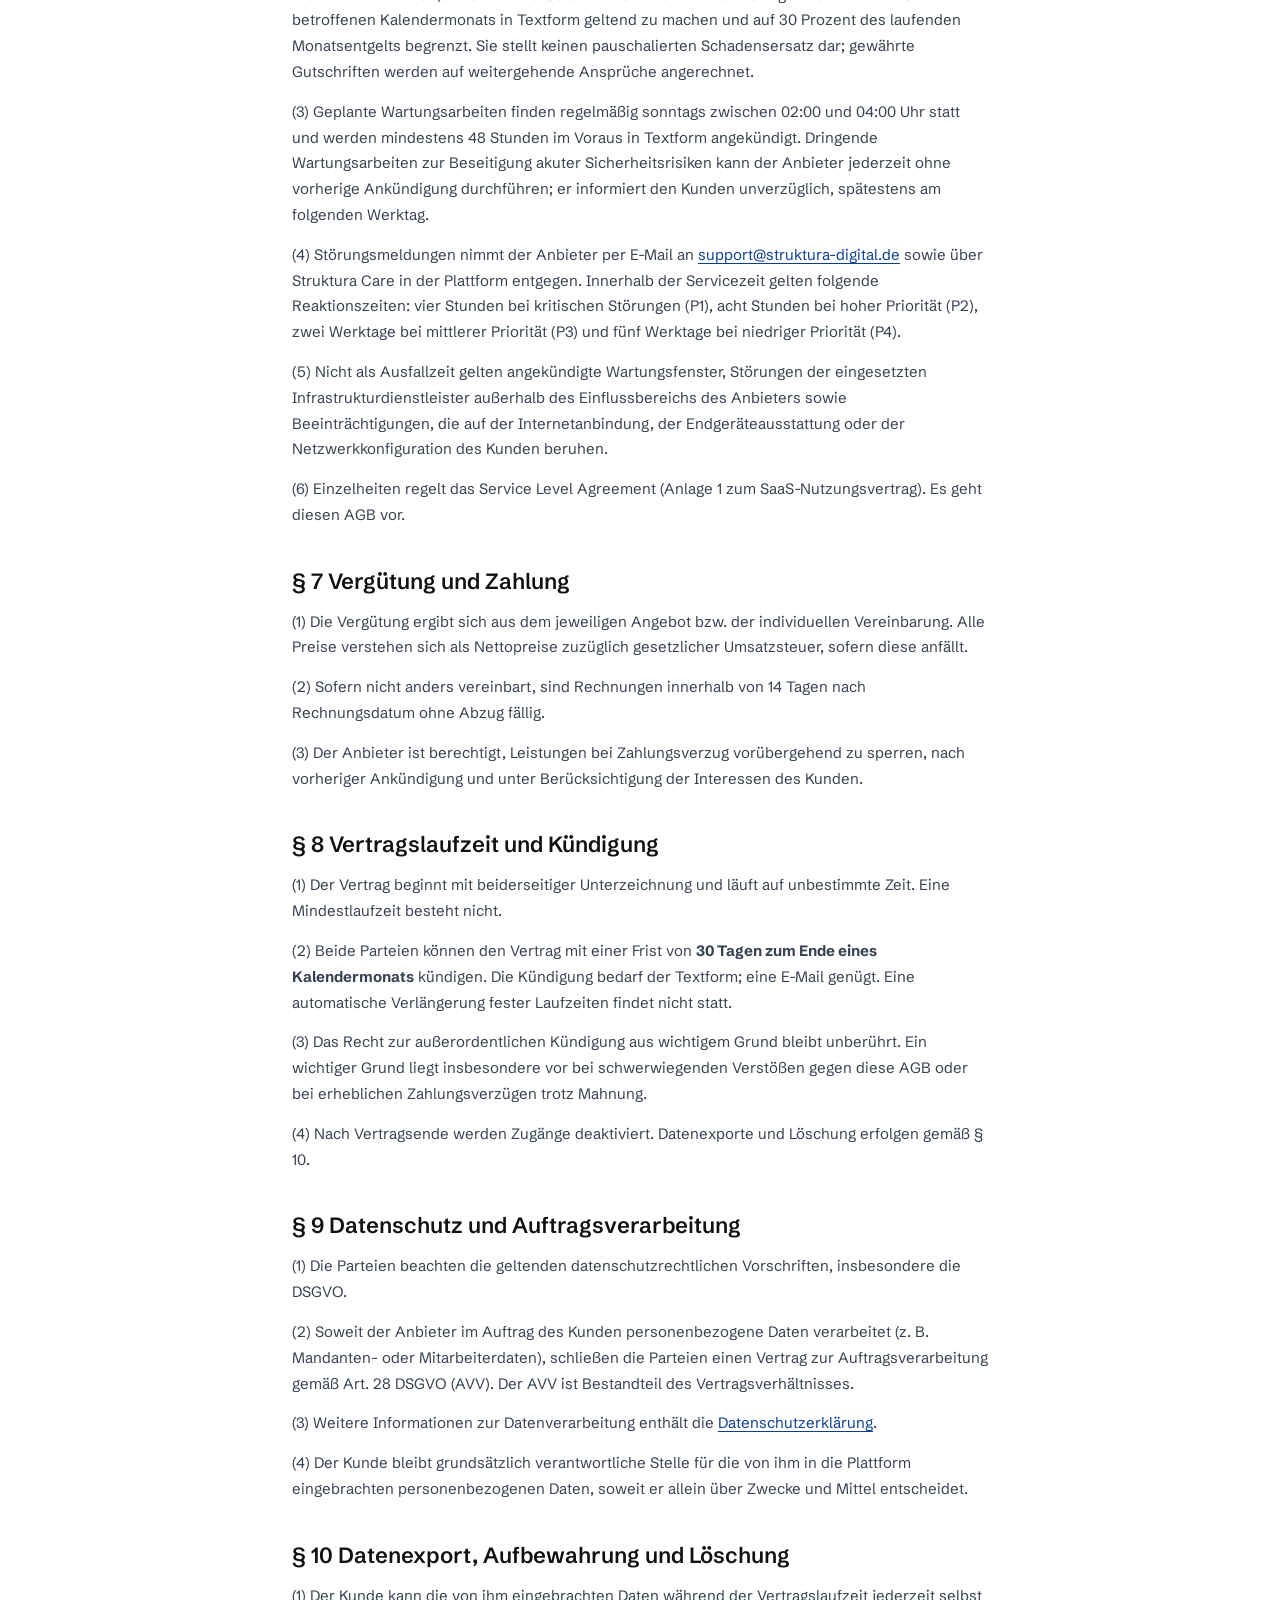
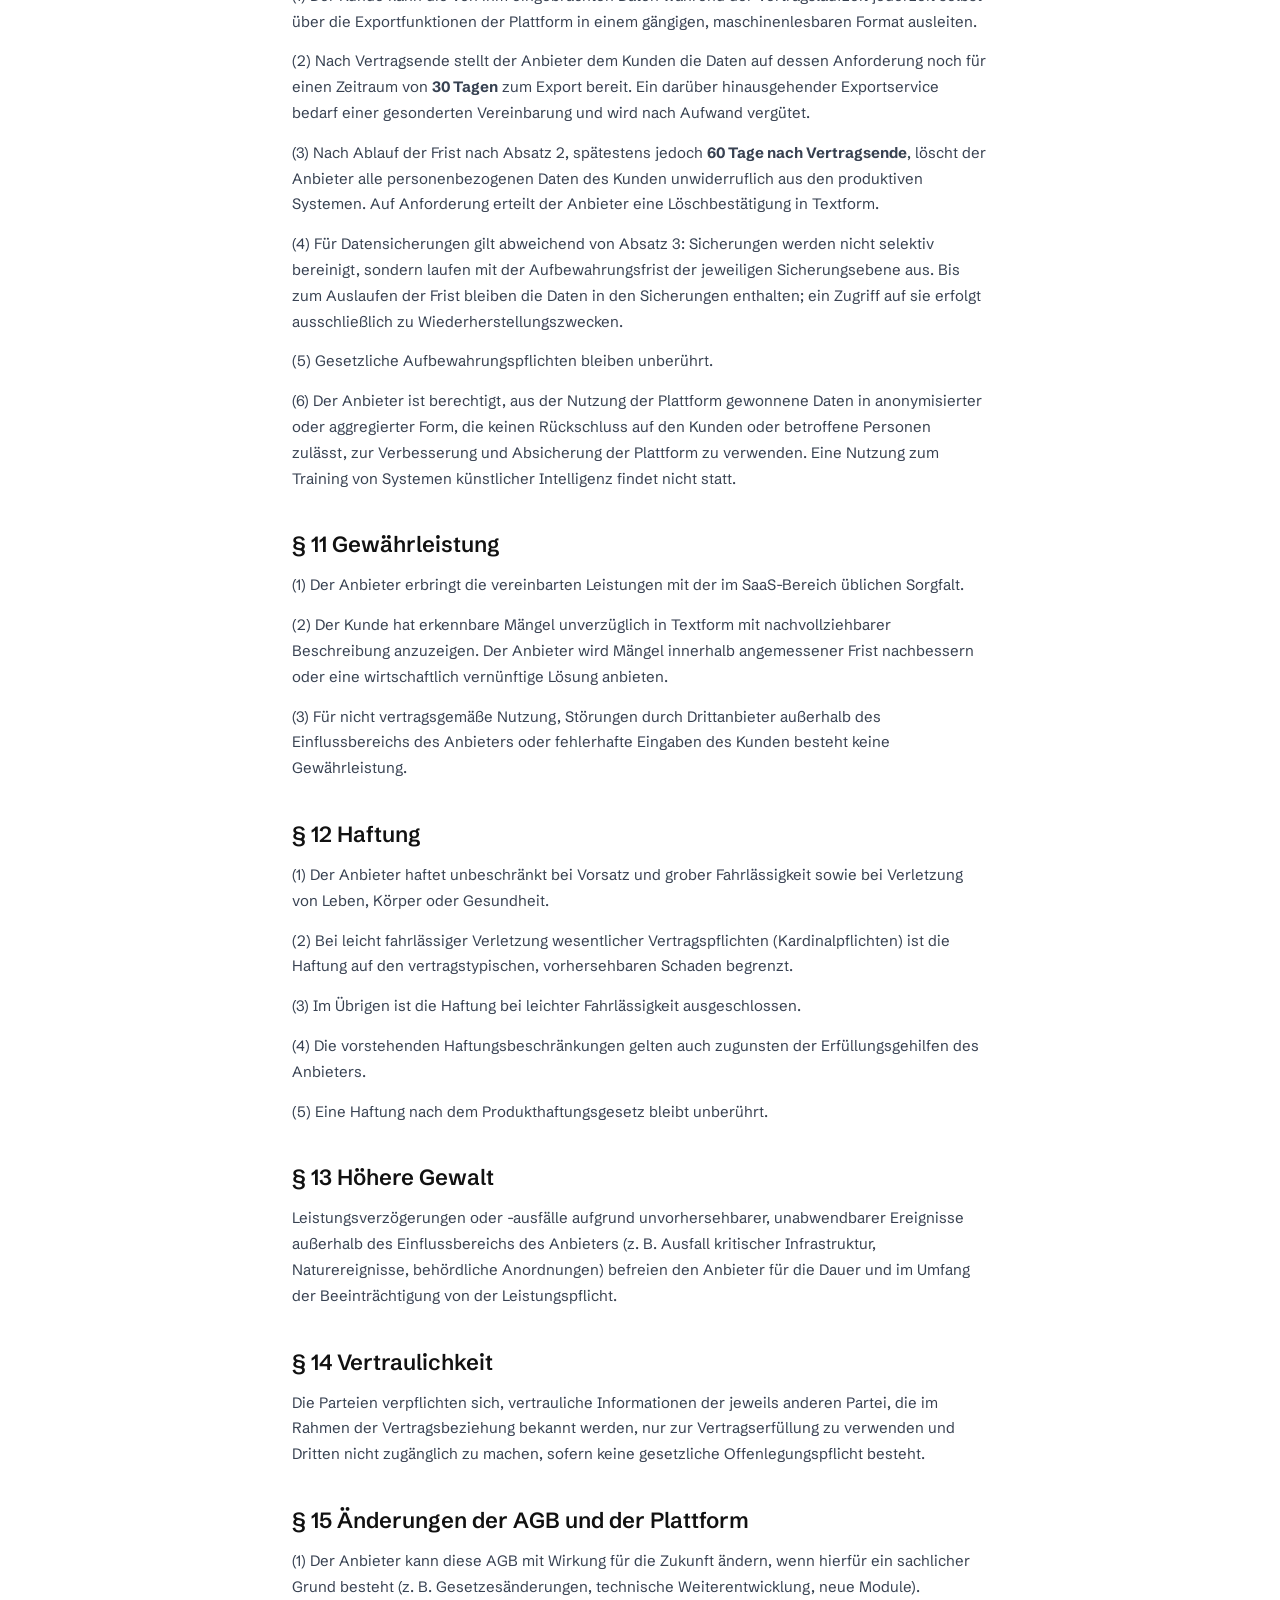
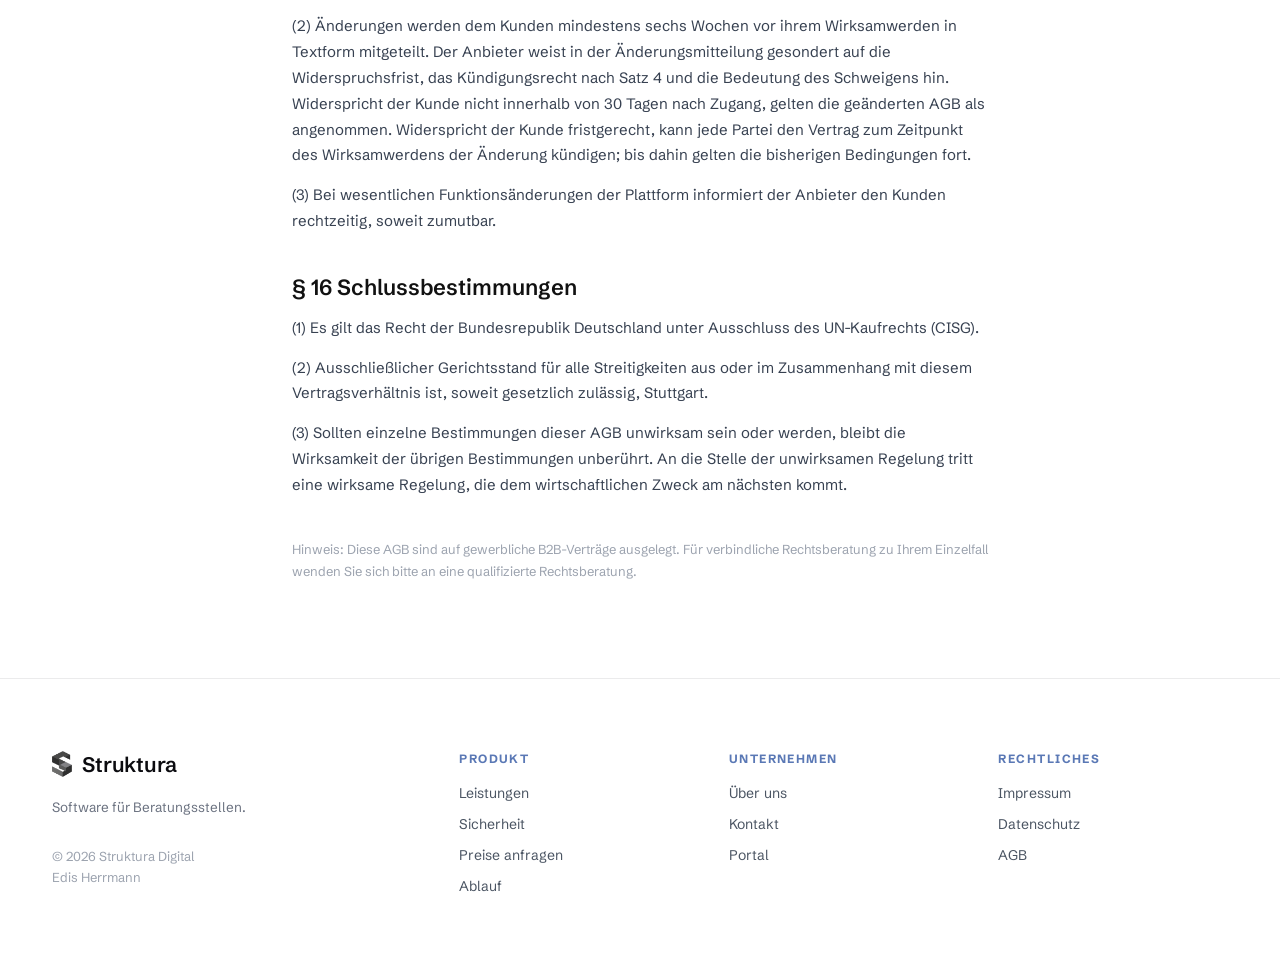
==== commit 741276d5: "Marketingtexte und Modul-FAQ für Beratungsstellen überarbeiten" ====
--- a/agb.html
+++ b/agb.html
@@ -5,6 +5,7 @@
 <meta name="viewport" content="width=device-width, initial-scale=1">
 <title>AGB · Struktura Digital</title>
 <meta name="description" content="Allgemeine Geschäftsbedingungen für die Nutzung der SaaS-Plattform Struktura Digital (B2B).">
+<link rel="icon" href="/favicon.ico" sizes="any">
 <link rel="icon" type="image/png" sizes="32x32" href="assets/favicon-32.png">
 <link rel="icon" type="image/png" sizes="512x512" href="assets/favicon-512.png">
 <link rel="apple-touch-icon" sizes="180x180" href="assets/favicon-180.png">
@@ -171,12 +172,12 @@
         <img class="brand-mark" src="assets/struktura-mark.png" alt="" width="20" height="26">
         <span class="brand-name">Struktura</span>
       </a>
-      <p class="footer-tag">Operative Betriebssysteme für wachsende Unternehmen.</p>
+      <p class="footer-tag">Software für Beratungsstellen.</p>
       <p class="footer-copy">© 2026 Struktura Digital<br>Edis Herrmann</p>
     </div>
     <div class="footer-col">
       <p class="footer-h">Produkt</p>
-      <ul><li><a href="index.html#leistungen">Leistungen</a></li><li><a href="sicherheit.html">Sicherheit</a></li><li><a href="index.html#kontakt">Preise</a></li><li><a href="index.html#prozess">Ablauf</a></li></ul>
+      <ul><li><a href="index.html#leistungen">Leistungen</a></li><li><a href="sicherheit.html">Sicherheit</a></li><li><a href="index.html#kontakt">Preise anfragen</a></li><li><a href="index.html#prozess">Ablauf</a></li></ul>
     </div>
     <div class="footer-col">
       <p class="footer-h">Unternehmen</p>
--- a/styles.css
+++ b/styles.css
@@ -1068,21 +1068,6 @@
   transform: translateX(-50%);
 }
 
-/* Erinnerungs-Pills */
-.mv-reminders { width: 100%; display: flex; flex-direction: column; gap: 8px; }
-.mvr-pill {
-  display: inline-flex;
-  align-items: center;
-  gap: 8px;
-  font-size: 11.5px;
-  font-weight: 600;
-  padding: 8px 12px;
-  border-radius: 9px;
-}
-.mvr-pill svg { width: 13px; height: 13px; flex: none; }
-.mvr-pill.warn { background: #FFF7ED; border: 1px solid #FDBA74; color: #B45309; }
-.mvr-pill.alert { background: #FEE2E2; border: 1px solid #FCA5A5; color: #B91C1C; }
-
 /* Connect: Chat */
 .mv-chat { width: 100%; display: flex; flex-direction: column; gap: 6px; }
 .mvch {
@@ -1241,35 +1226,11 @@
 }
 .sec-badges svg { width: 15px; height: 15px; flex: none; }
 
-/* Abschlusszeile: Live-Hinweis links, Detail-Link rechts */
+/* Abschlusszeile mit Link zur Sicherheitsseite */
 .sec-foot {
   margin-top: 44px;
   padding-top: 28px;
   border-top: 1px solid var(--line);
-  display: flex;
-  align-items: center;
-  justify-content: space-between;
-  gap: 18px;
-  flex-wrap: wrap;
-}
-.sec-live {
-  display: flex;
-  align-items: center;
-  gap: 11px;
-  font-size: 14.5px;
-  font-weight: 600;
-  color: var(--text);
-}
-.sec-live-dot {
-  flex: none;
-  width: 8px; height: 8px;
-  border-radius: 50%;
-  background: #16A34A;
-  animation: live-pulse 2.6s ease-in-out infinite;
-}
-@keyframes live-pulse {
-  0%, 100% { box-shadow: 0 0 0 3px rgba(22, 163, 74, 0.14); }
-  50% { box-shadow: 0 0 0 7px rgba(22, 163, 74, 0.1); }
 }
 .sec-more {
   display: inline-flex;
@@ -1283,10 +1244,6 @@
 .sec-more svg { width: 14px; height: 14px; transition: transform .25s ease; }
 .sec-more:hover { color: var(--blue-bright); }
 .sec-more:hover svg { transform: translateX(4px); }
-
-/* Links in FAQ-Antworten (z. B. auf die Sicherheitsseite) */
-.faq-item p a { color: var(--blue); font-weight: 600; }
-.faq-item p a:hover { color: var(--blue-bright); }
 
 @media (max-width: 980px) {
   .sec-grid { gap: 18px; }
@@ -1486,6 +1443,45 @@
   line-height: 1.65;
   color: var(--muted);
   max-width: 680px;
+}
+.faq-item p a { color: var(--blue); font-weight: 600; }
+.faq-item p a:hover { color: var(--blue-bright); }
+
+.faq-modules {
+  display: grid;
+  grid-template-columns: repeat(2, minmax(0, 1fr));
+  gap: 10px;
+  padding: 0 24px 24px;
+  list-style: none;
+}
+.faq-modules li:first-child { grid-column: 1 / -1; }
+.faq-modules a {
+  display: block;
+  height: 100%;
+  padding: 11px 13px;
+  border: 1px solid var(--line);
+  border-radius: 9px;
+  background: var(--bg-soft);
+}
+.faq-modules a:hover,
+.faq-modules a:focus-visible { border-color: var(--blue); }
+.faq-modules a:focus-visible { outline: 2px solid var(--blue); outline-offset: 2px; }
+.faq-modules strong {
+  display: block;
+  color: var(--blue);
+  font-size: 14px;
+  font-weight: 600;
+  line-height: 1.4;
+}
+.faq-modules span {
+  display: block;
+  margin-top: 3px;
+  color: var(--muted);
+  font-size: 13.5px;
+  line-height: 1.45;
+}
+@media (max-width: 620px) {
+  .faq-modules { grid-template-columns: 1fr; }
 }
 
 /* ---------- CTA ---------- */
@@ -1783,6 +1779,7 @@
 }
 .spec-row dt { font-size: 15px; font-weight: 600; color: var(--text); }
 .spec-row dd { margin: 0; font-size: 14.5px; line-height: 1.65; color: var(--muted); }
+.spec-row dd a { color: var(--blue); font-weight: 600; text-decoration: underline; }
 
 .mod-note {
   margin-top: 36px;
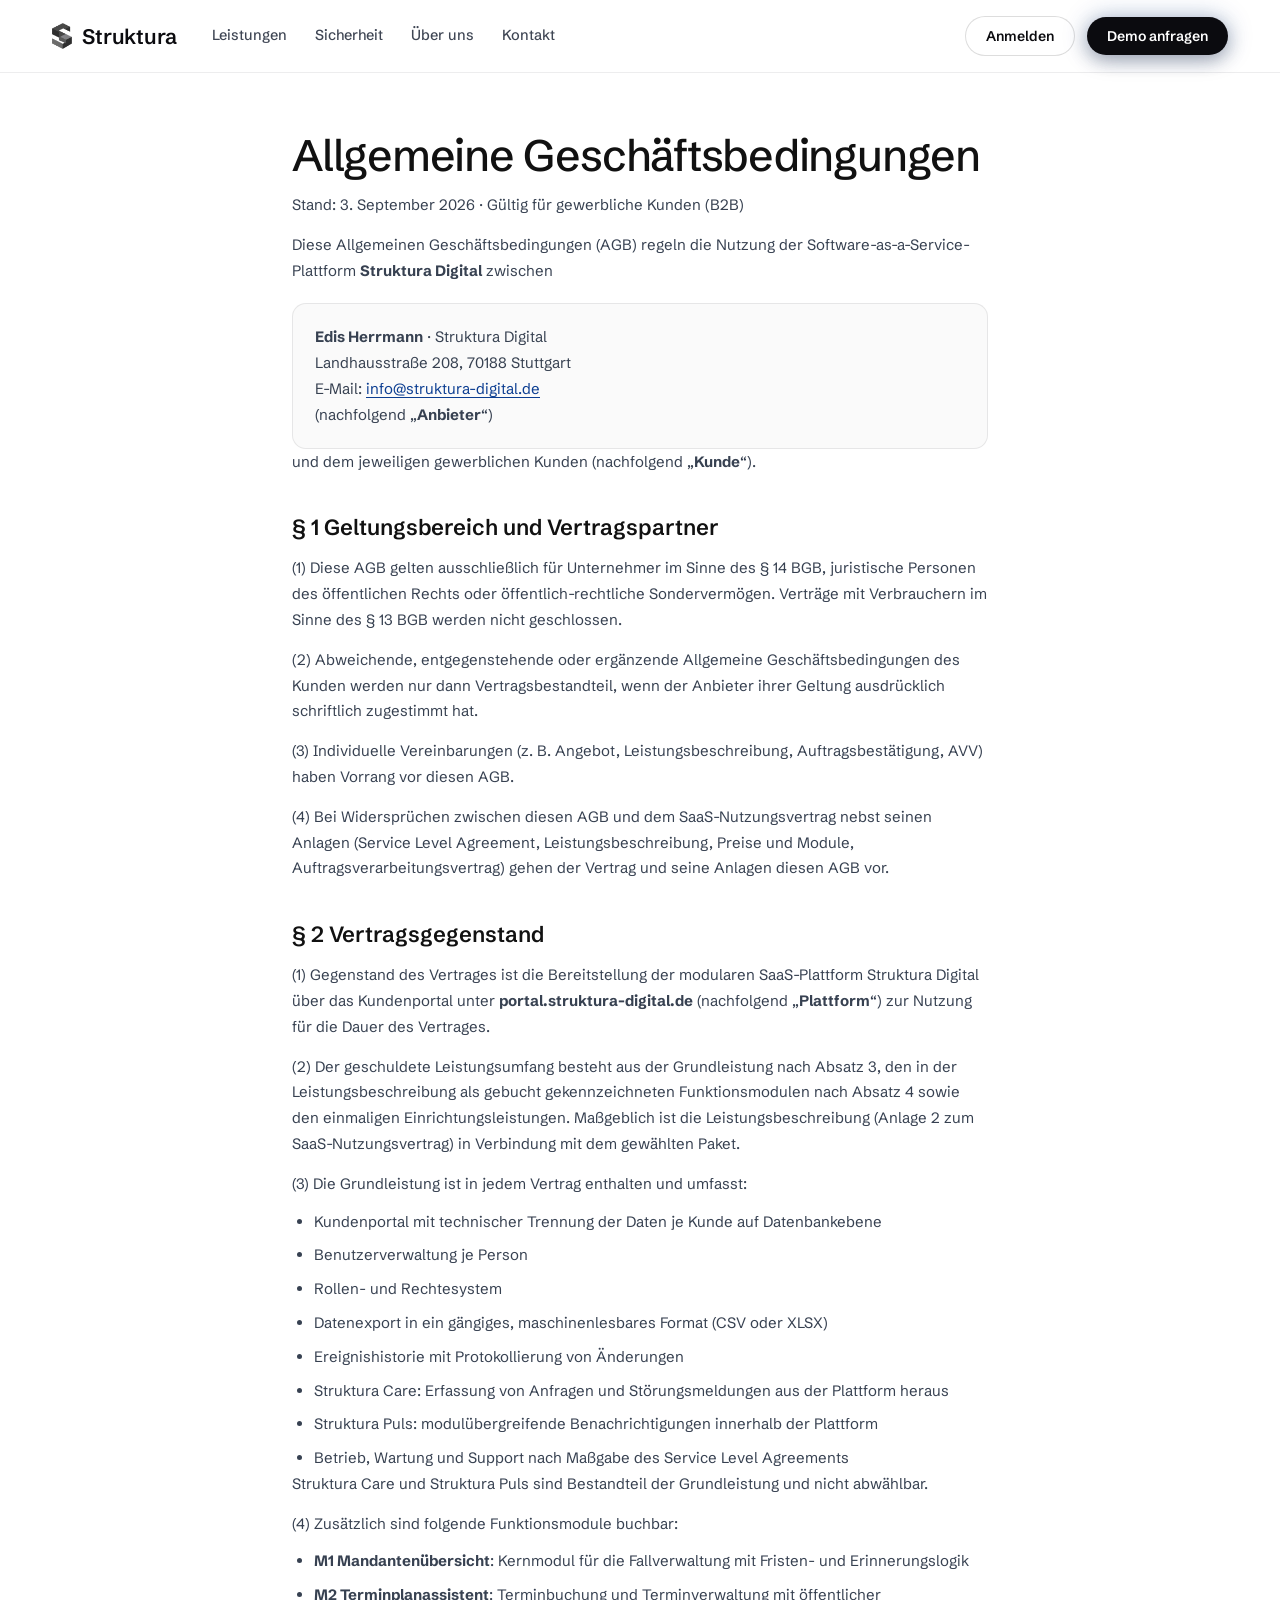
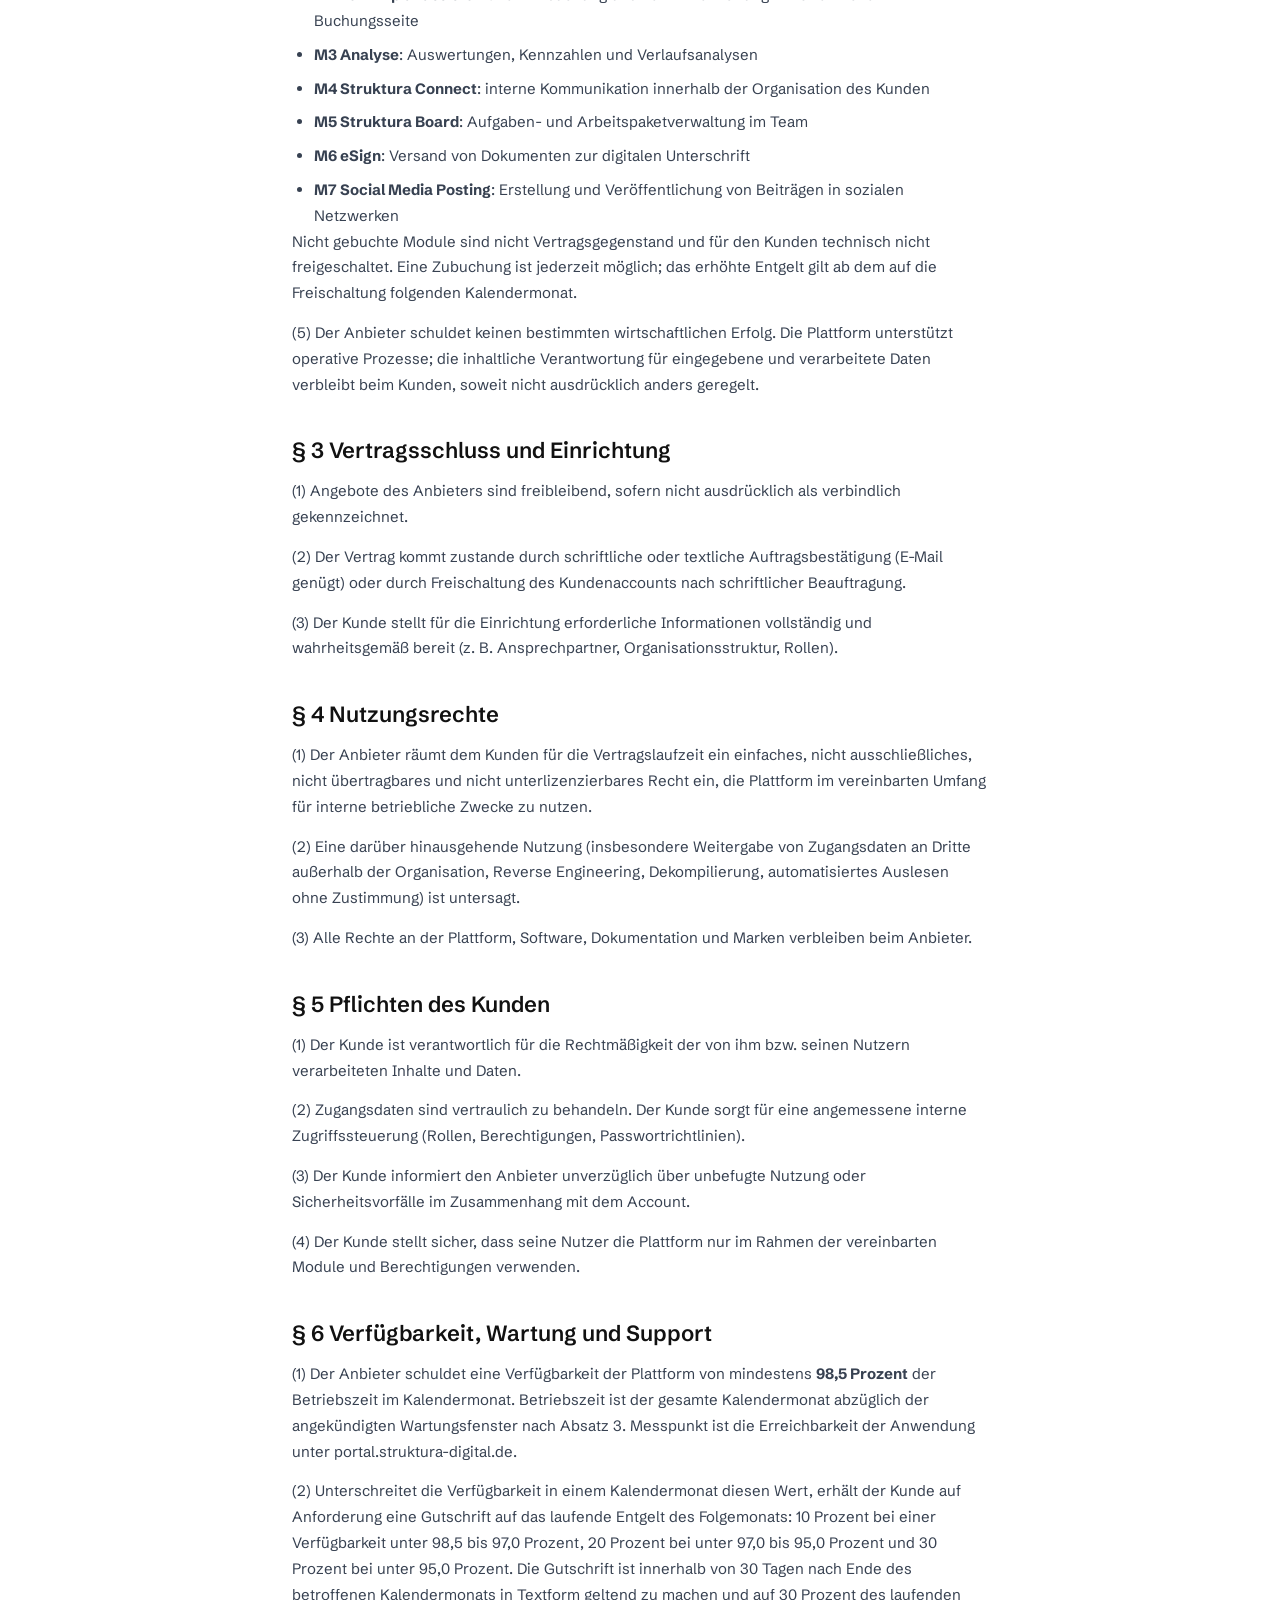
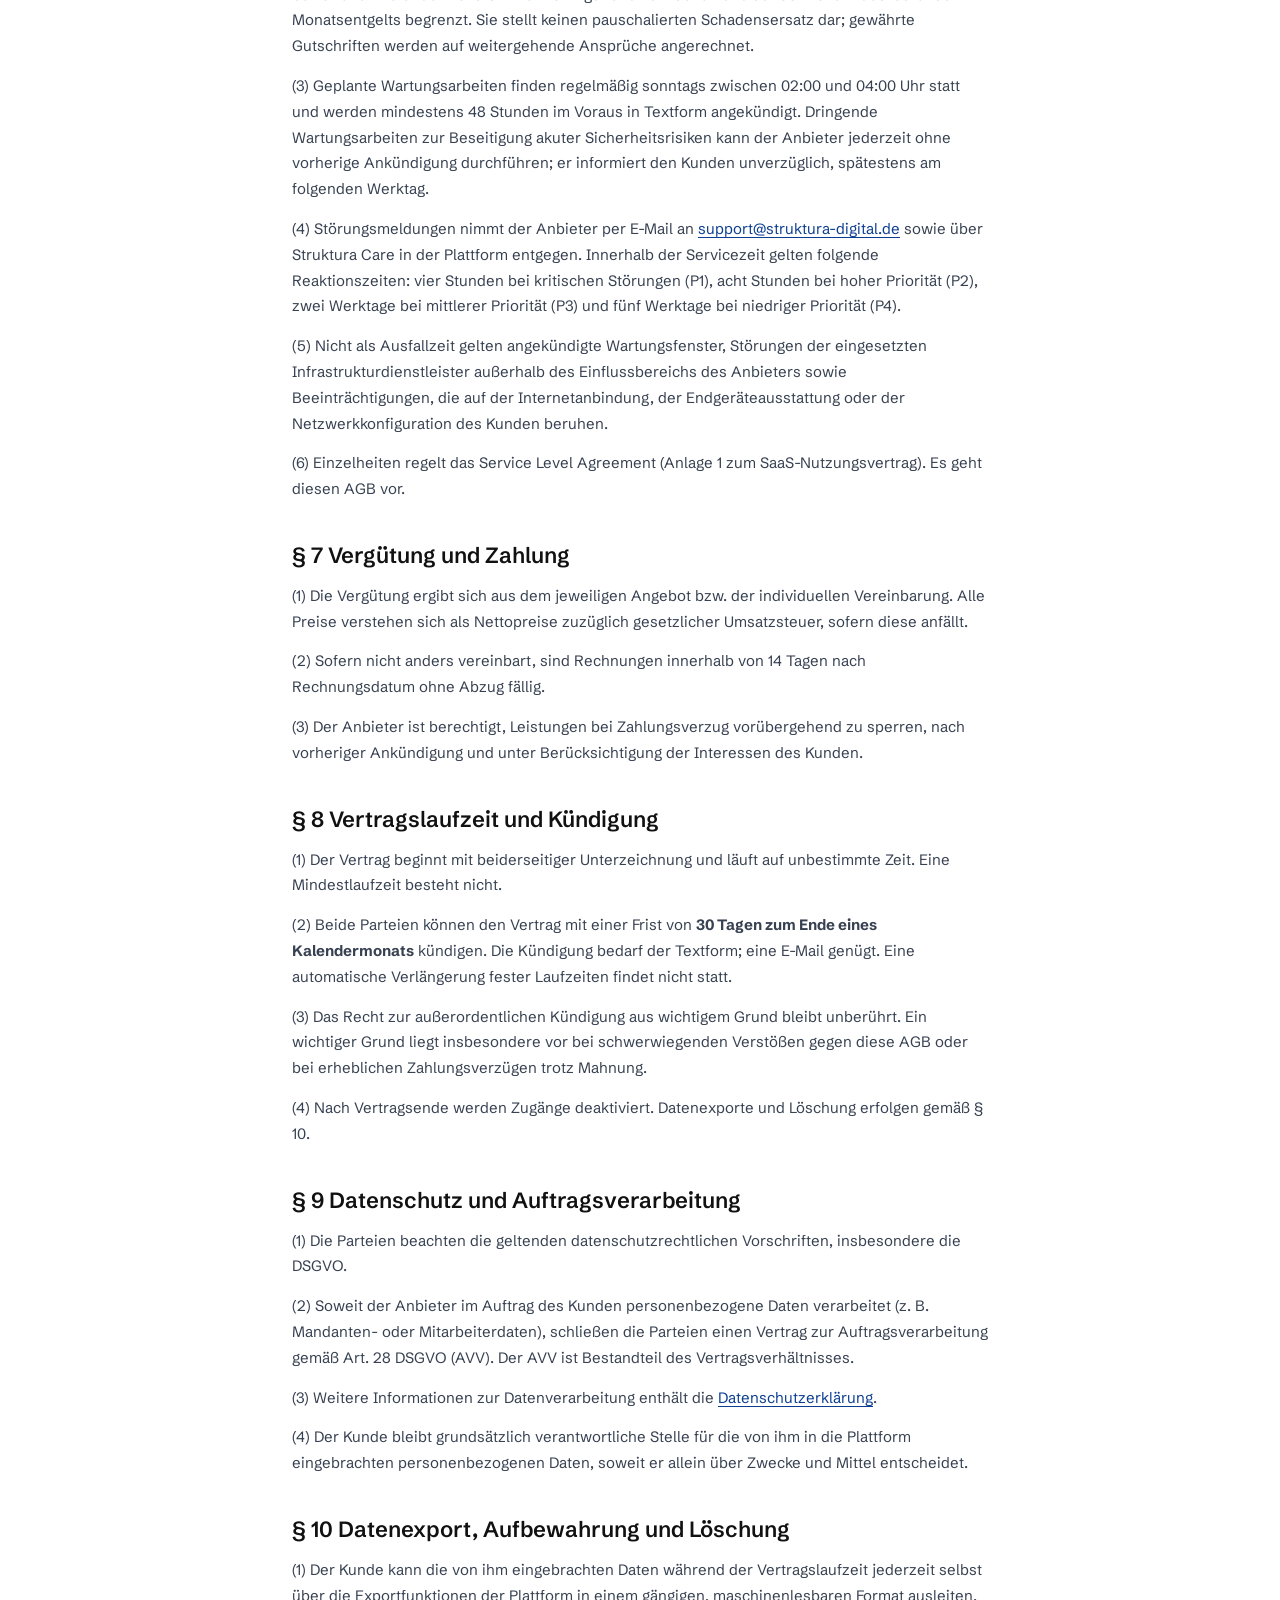
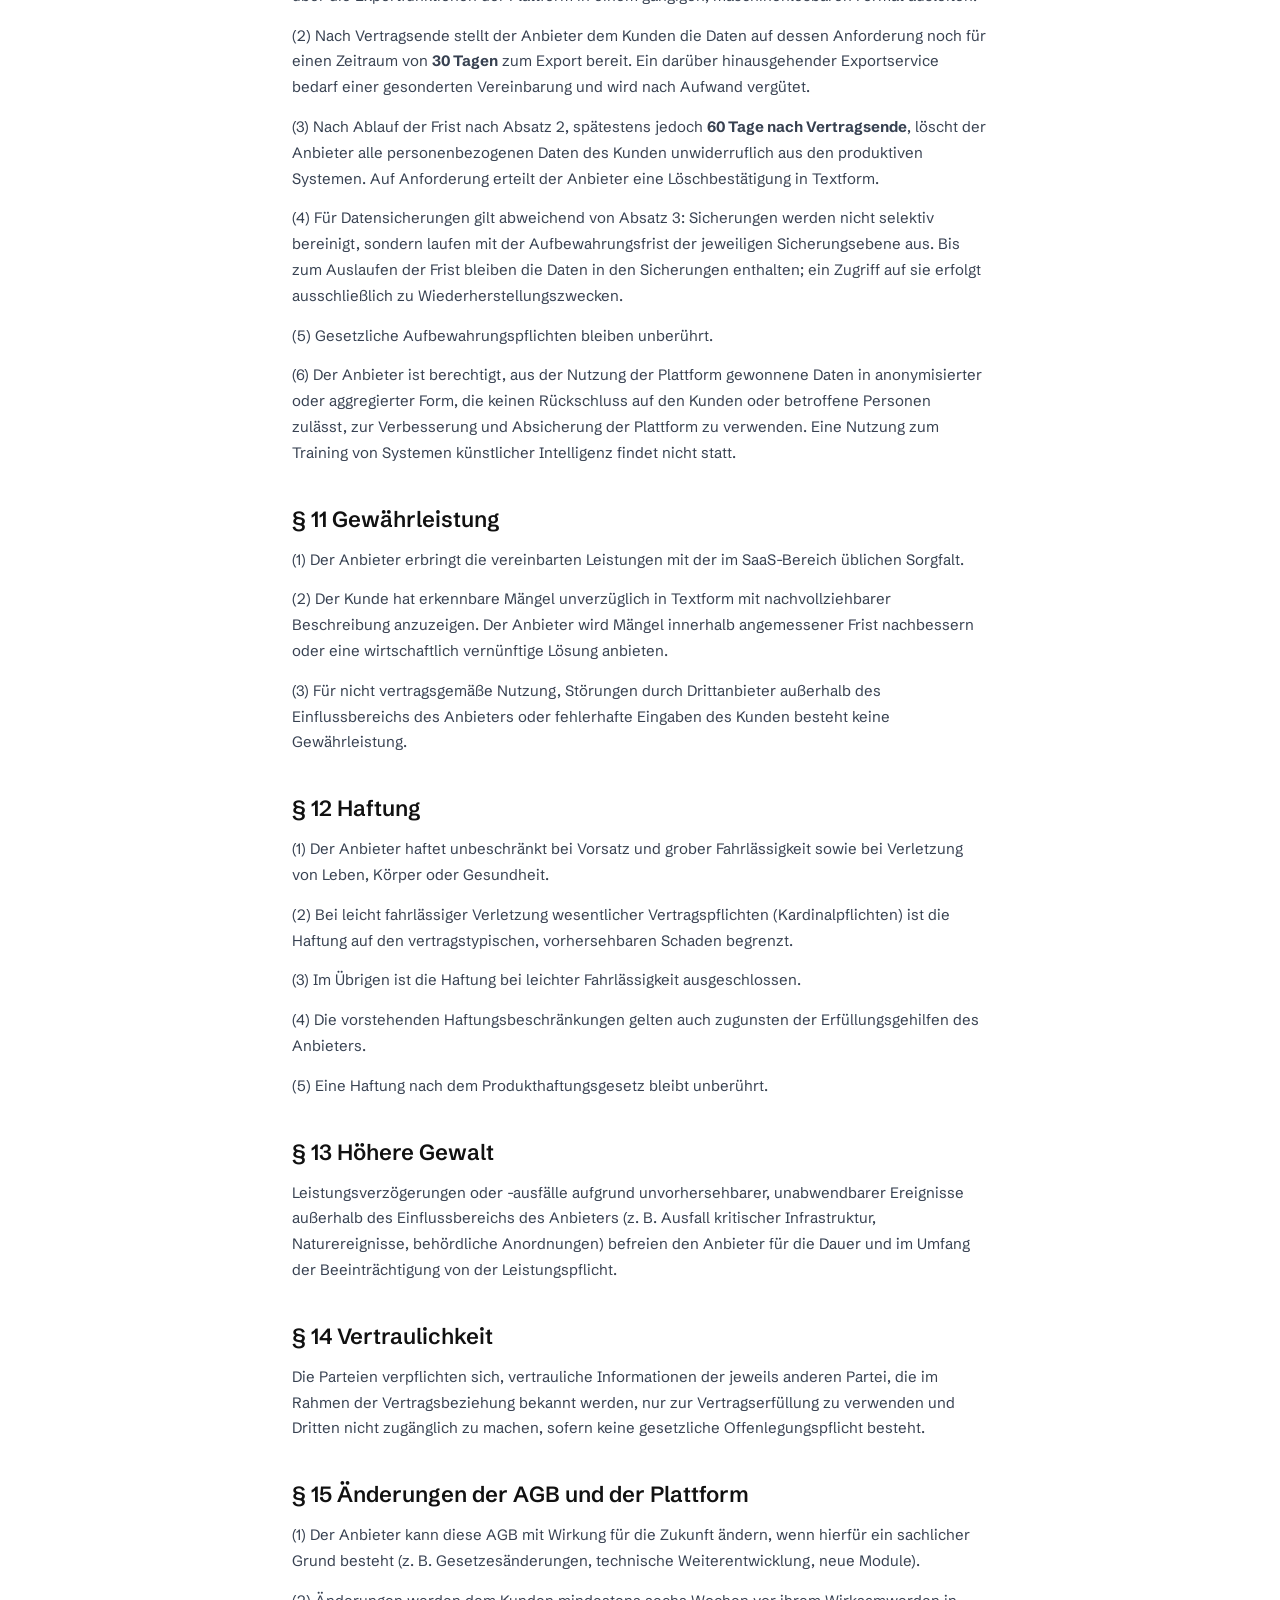
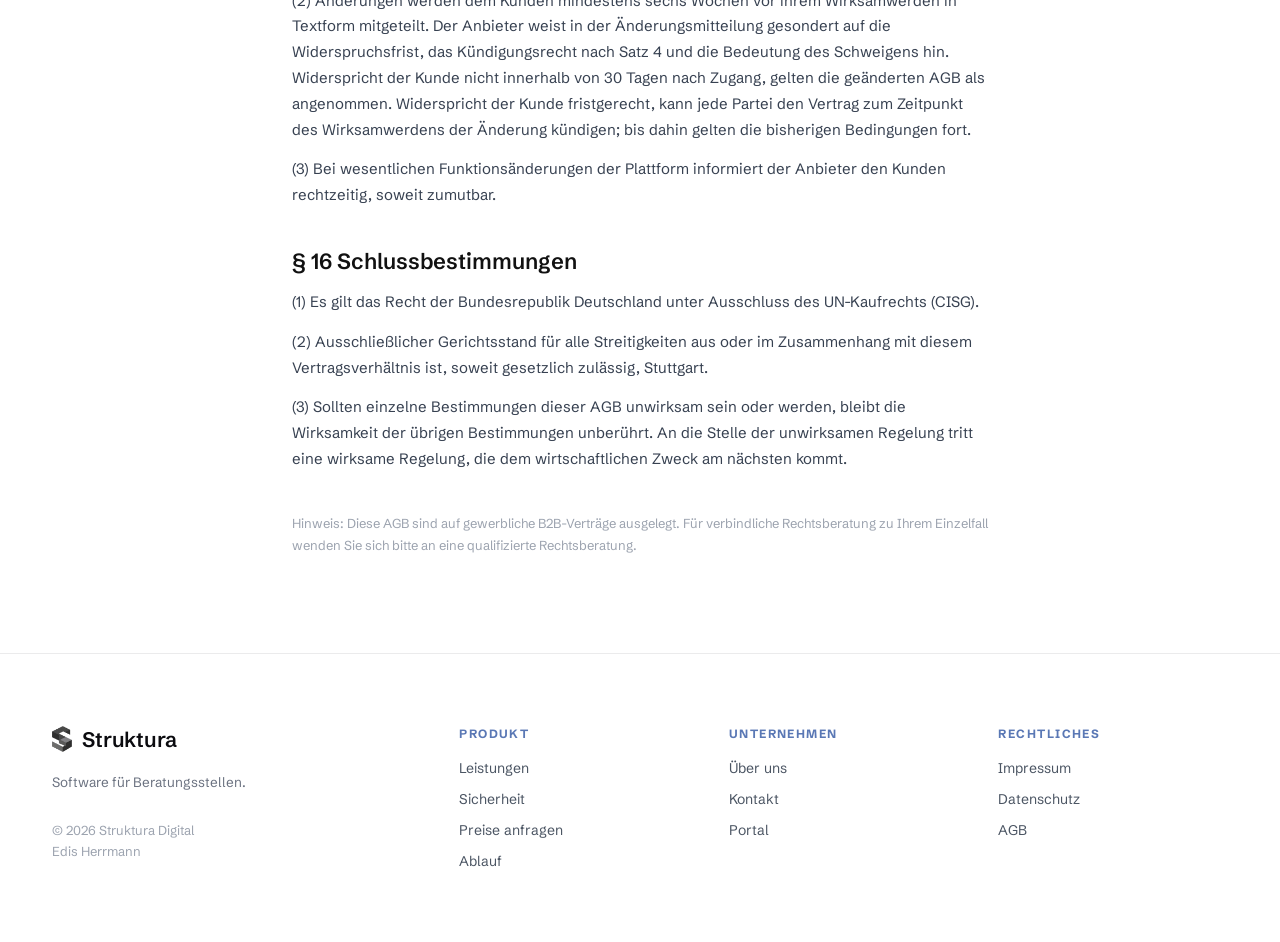
==== commit 120e20b1: "Zeile Rechtsform in Impressum, AGB und Datenschutz entfernen Co-Authored-By: Claude Sonnet 5.5 <nore" ====
--- a/agb.html
+++ b/agb.html
@@ -9,10 +9,8 @@
 <link rel="icon" type="image/png" sizes="32x32" href="assets/favicon-32.png">
 <link rel="icon" type="image/png" sizes="512x512" href="assets/favicon-512.png">
 <link rel="apple-touch-icon" sizes="180x180" href="assets/favicon-180.png">
-<link rel="preconnect" href="https://fonts.googleapis.com">
-<link rel="preconnect" href="https://fonts.gstatic.com" crossorigin>
-<link href="https://fonts.googleapis.com/css2?family=Schibsted+Grotesk:wght@400..700&display=swap" rel="stylesheet">
-<link rel="stylesheet" href="styles.css">
+<link rel="preload" href="assets/fonts/schibsted-grotesk-latin-wght-normal.woff2" as="font" type="font/woff2" crossorigin>
+<link rel="stylesheet" href="styles.css?v=4">
 </head>
 <body>
 
@@ -43,7 +41,6 @@
   <div class="legal-box">
     <p>
       <strong>Edis Herrmann</strong> · Struktura Digital<br>
-      Rechtsform: in der Gründung<br>
       Landhausstraße 208, 70188 Stuttgart<br>
       E-Mail: <a href="mailto:info@struktura-digital.de">info@struktura-digital.de</a><br>
       (nachfolgend „<strong>Anbieter</strong>“)
--- a/styles.css
+++ b/styles.css
@@ -2,6 +2,18 @@
    Struktura Digital — Hero "Flow" (huly.io invertiert, Light-Mode)
    Palette + Typo: Struktura Design System
    ============================================================ */
+
+/* Schrift liegt selbst gehostet unter assets/fonts (SIL OFL 1.1, siehe OFL.txt),
+   damit beim Seitenaufruf keine Besucher-IP an Google Fonts geht.
+   Variable Datei mit Latin-Subset. Der Bereich ist wie zuvor bei Google auf 400 bis 700
+   begrenzt, sonst rendert <b> in fettem Umfeld (bolder) mit 900 statt 700. */
+@font-face {
+  font-family: "Schibsted Grotesk";
+  font-style: normal;
+  font-display: swap;
+  font-weight: 400 700;
+  src: url("assets/fonts/schibsted-grotesk-latin-wght-normal.woff2") format("woff2");
+}
 
 :root {
   --bg: #ffffff;
@@ -85,6 +97,7 @@
   font-size: 14.5px;
   font-weight: 500;
   color: #3F4654;
+  white-space: nowrap;
   transition: color .2s ease;
 }
 .nav-links a:hover { color: var(--ink); }
@@ -1586,6 +1599,15 @@
   .trow.thead span:nth-child(6) { display: none; }
 }
 
+/* Das volle Menü braucht knapp 1000 px. Darunter fällt „Anmelden“ weg (bleibt über „Portal“ im Fuß erreichbar)
+   und die Abstände werden enger, sonst bricht „Über uns“ um und „Demo anfragen“ wird abgeschnitten.
+   1040 statt 1000, damit es auch mit sichtbarer Scrollleiste passt. */
+@media (max-width: 1040px) {
+  .nav-actions .btn-ghost { display: none; }
+  .navbar-inner { gap: 24px; }
+  .nav-links { gap: 16px; }
+}
+
 @media (max-width: 860px) {
   .nav-links, .btn-ghost { display: none; }
   .navbar-inner { padding: 0 20px; }
